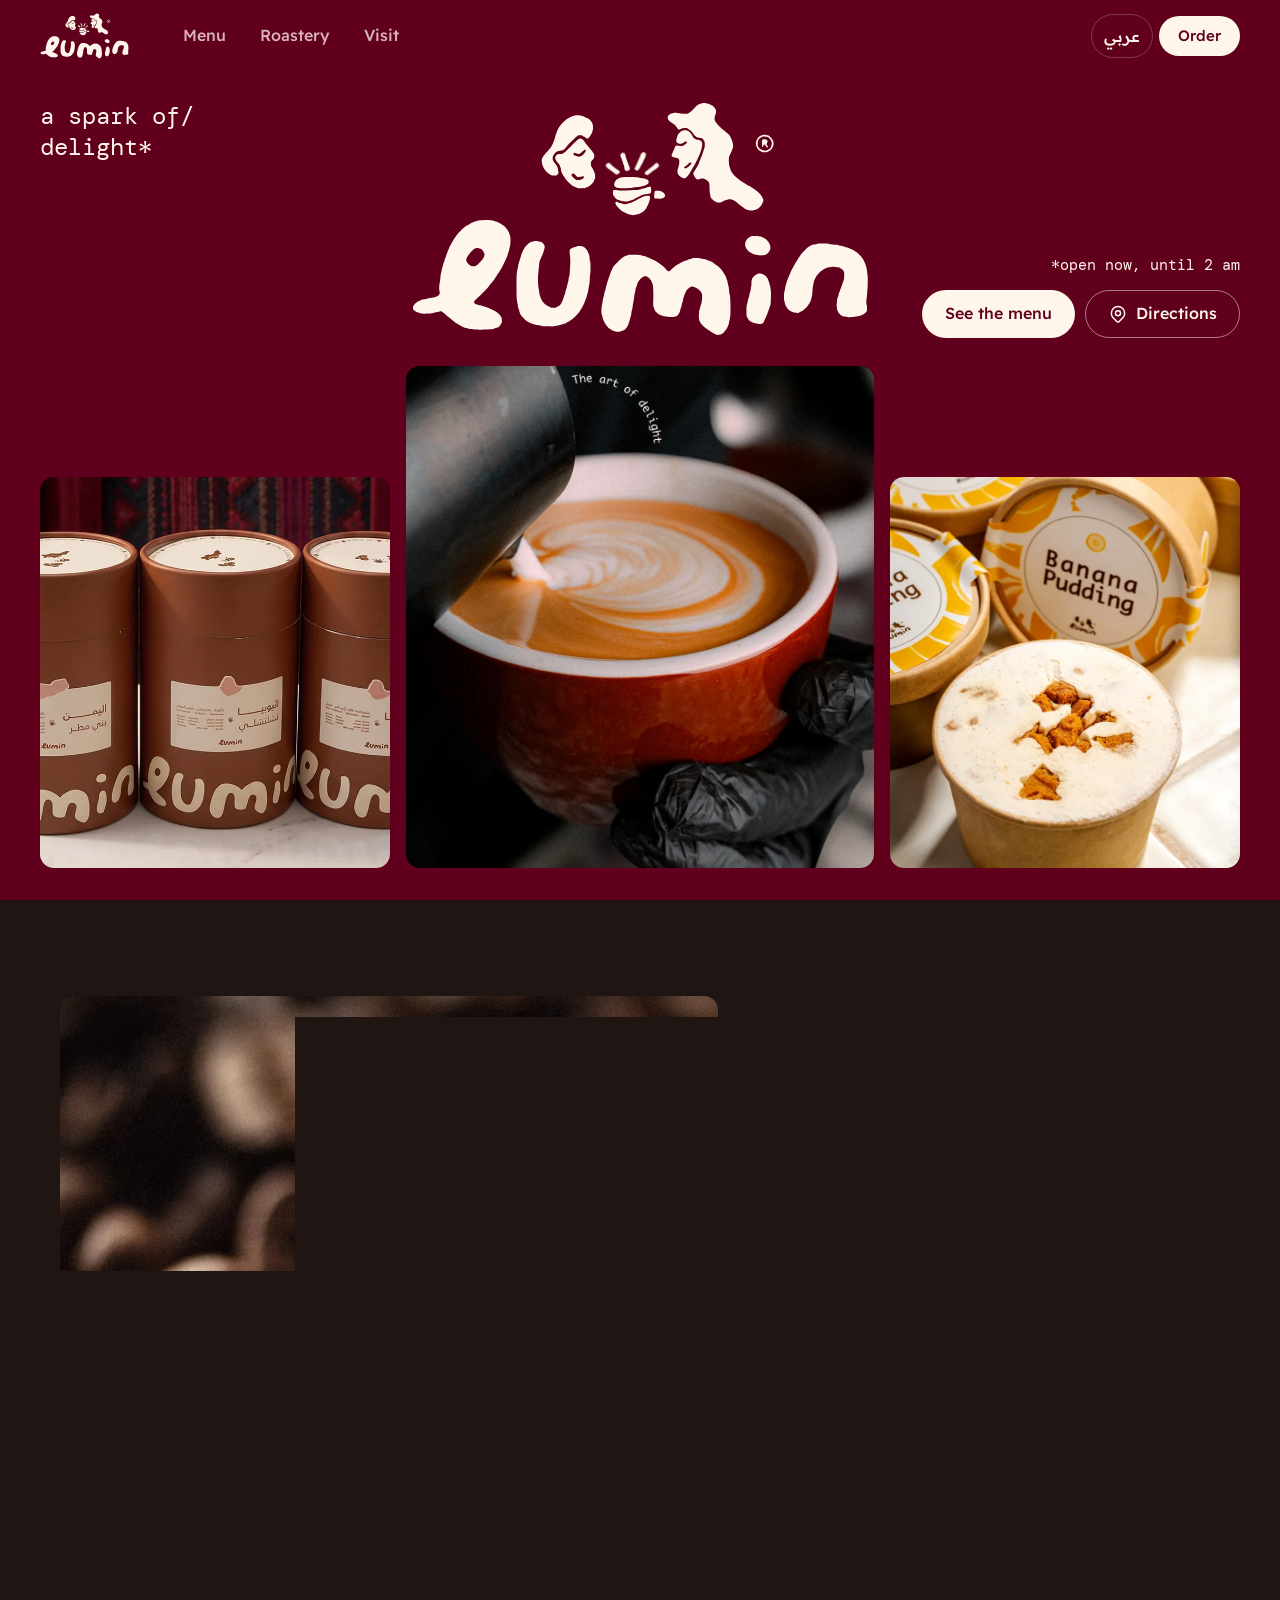
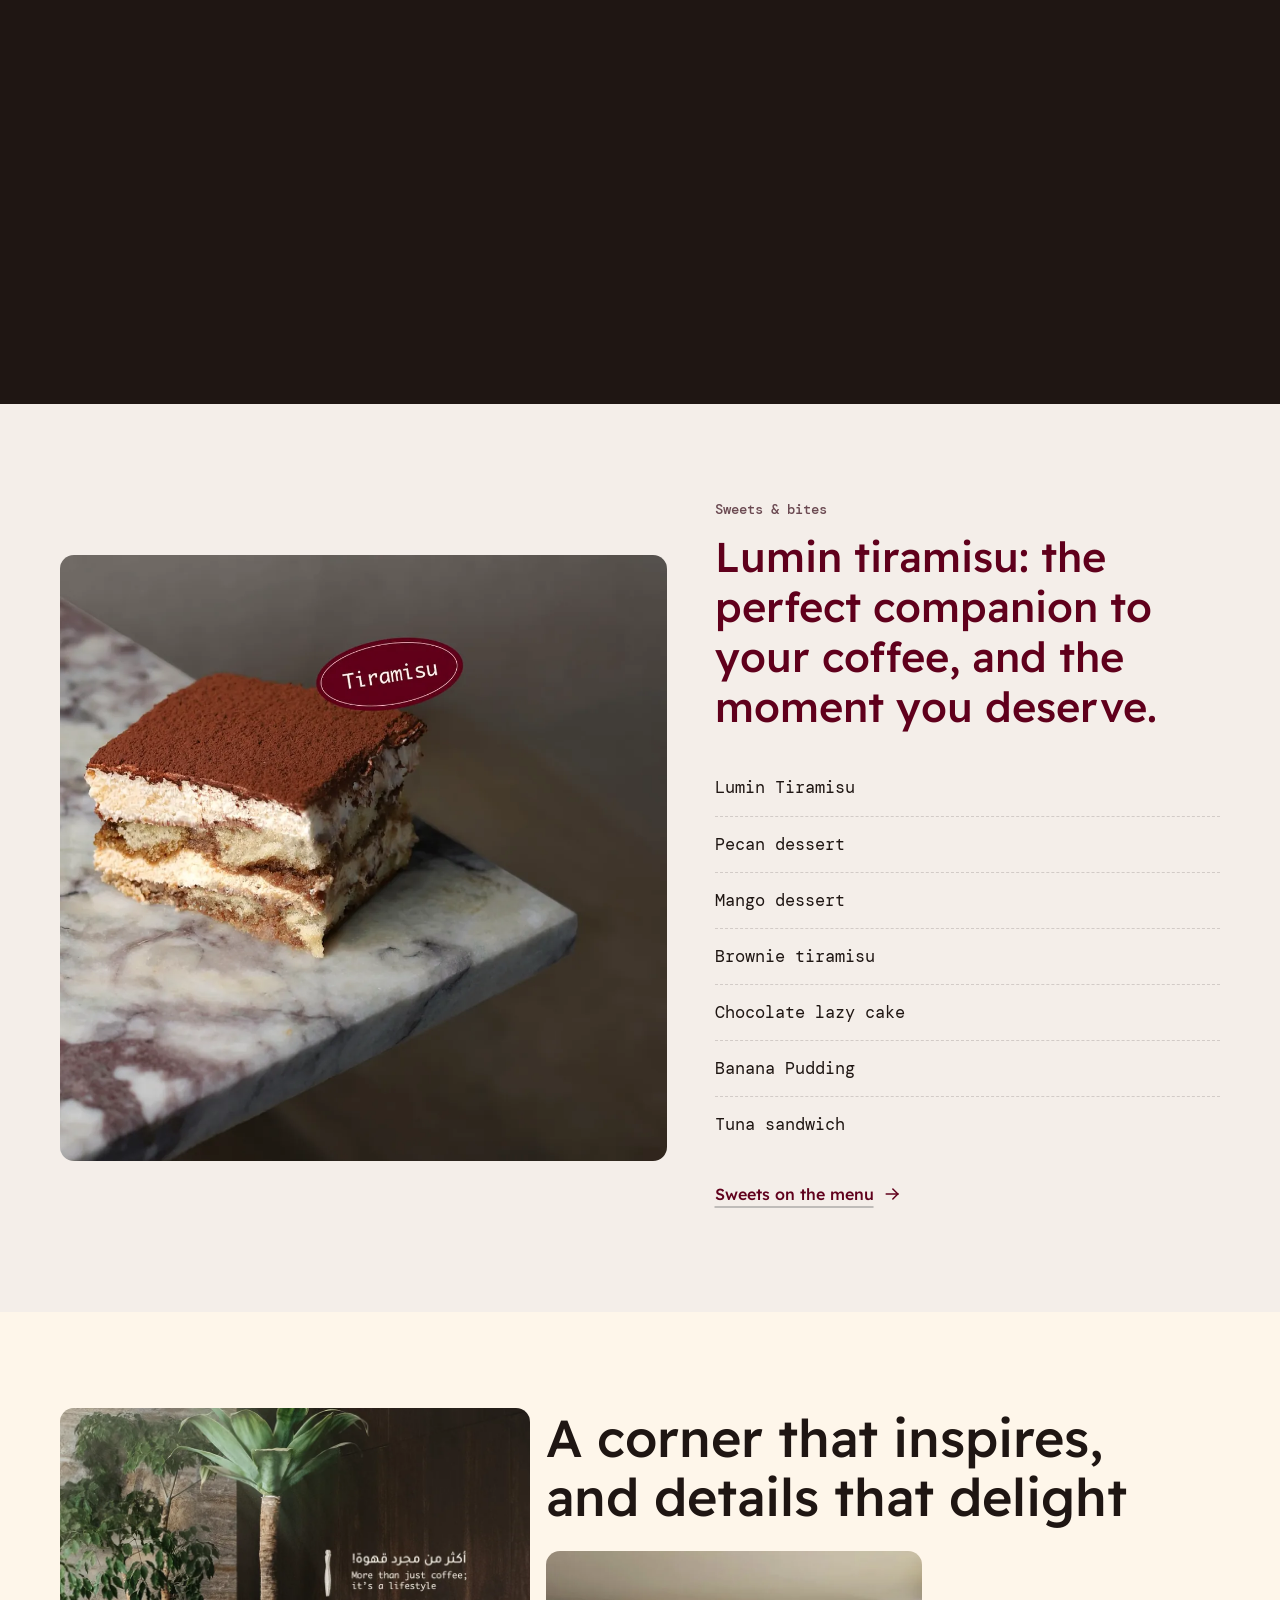
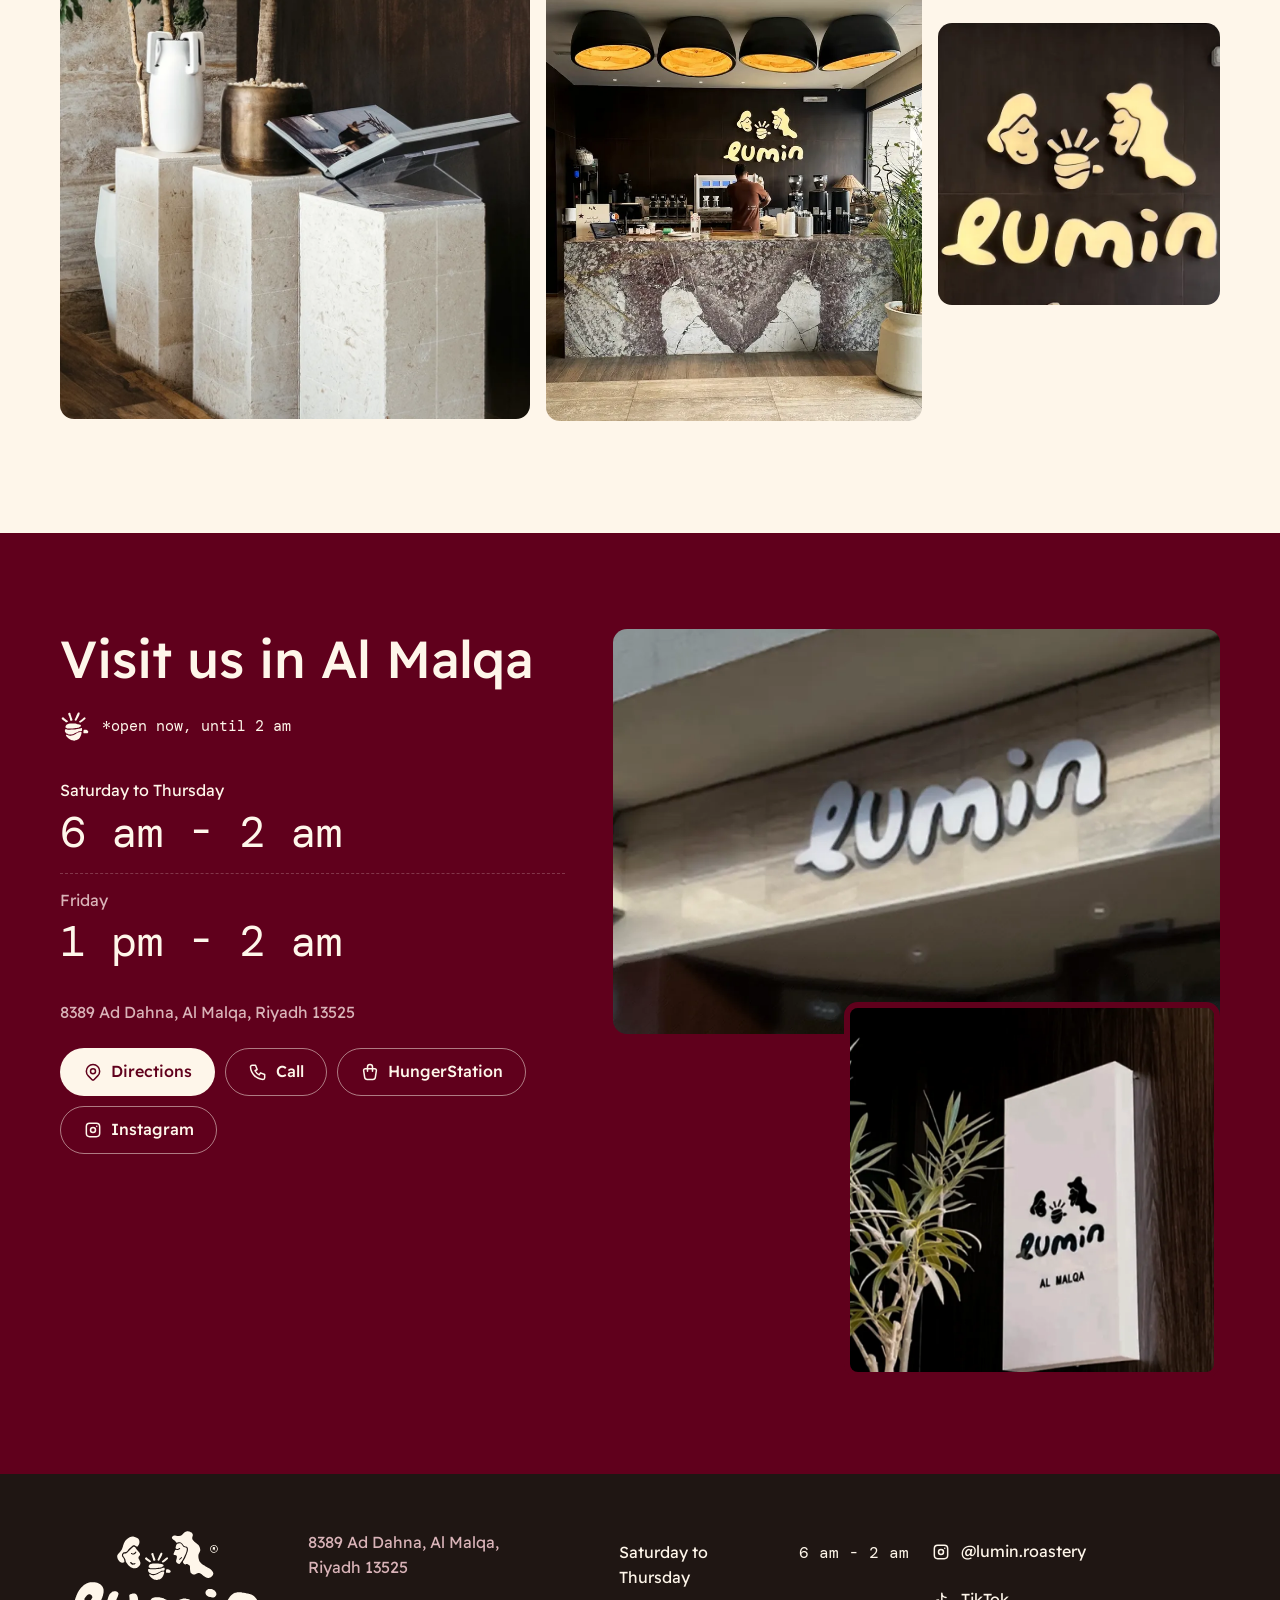
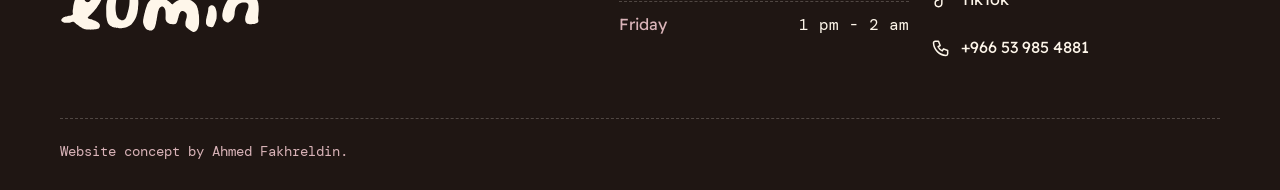
==== index.html @ fab9cb1c "Lumin Roastery site: home, menu and roastery pages (AR/EN) Co-Authored-By: Claude Opus 5.5 (1M conte" ====
<!doctype html>
<html lang="ar" dir="rtl">
<head>
<meta charset="utf-8">
<meta name="viewport" content="width=device-width,initial-scale=1,viewport-fit=cover">
<script>(function(){var d=document.documentElement,l;try{l=localStorage.getItem('lumin-lang')}catch(e){}
if(l!=='ar'&&l!=='en'){var n=(navigator.languages&&navigator.languages[0])||navigator.language||'';l=/^ar/i.test(n)?'ar':'en'}
d.lang=l;d.dir=l==='ar'?'rtl':'ltr';d.classList.add('fl');var done=false;function go(){if(done)return;done=true;d.classList.remove('fl')}
setTimeout(go,1200);try{var f=["500 1em 'Readex Pro'","400 1em 'DM Mono'","500 1em 'DM Mono'"];Promise.all(f.map(function(x){return document.fonts.load(x,'\u0644\u0648\u0645\u0646 lumin')})).then(go,go)}catch(e){go()}}())</script>
<style>html.fl body{opacity:0}body{transition:opacity .25s ease}</style>
<noscript><style>html.fl body{opacity:1}</style></noscript>
<link rel="preload" as="font" type="font/woff2" href="fonts/readex-latin.woff2" crossorigin>
<link rel="preload" as="font" type="font/woff2" href="fonts/readex-arabic.woff2" crossorigin>
<link rel="preload" as="font" type="font/woff2" href="fonts/dmmono-400-latin.woff2" crossorigin>
<link rel="preload" as="font" type="font/woff2" href="fonts/dmmono-500-latin.woff2" crossorigin>
<link rel="preload" as="image" href="img/cup.webp" type="image/webp" fetchpriority="high">
<title>محمصة لومن | الملقا، الرياض</title>
<meta name="description" content="محمصة لومن في الملقا، الرياض: قهوة مختصة نحمصها بأنفسنا، وتيراميسو لومن، من 6 صباحاً حتى 2 فجراً.">
<meta name="theme-color" content="#60001C">
<meta property="og:type" content="website">
<meta property="og:title" content="Lumin Roastery | Al Malqa, Riyadh">
<meta property="og:description" content="Lumin Roastery in Al Malqa, Riyadh: specialty coffee we roast ourselves, Lumin tiramisu, and a quiet corner from 6 am to 2 am.">
<meta property="og:image" content="https://ahmedfakhr1.github.io/lumin-preview/img/og-card.jpg">
<meta property="og:image:width" content="1200">
<meta property="og:image:height" content="630">
<meta property="og:image:alt" content="Lumin Roastery, Al Malqa, Riyadh">
<meta property="og:site_name" content="Lumin Roastery">
<meta name="twitter:card" content="summary_large_image">
<meta name="twitter:title" content="Lumin Roastery | Al Malqa, Riyadh">
<meta name="twitter:description" content="Lumin Roastery in Al Malqa, Riyadh: specialty coffee we roast ourselves, Lumin tiramisu, and a quiet corner from 6 am to 2 am.">
<meta name="twitter:image" content="https://ahmedfakhr1.github.io/lumin-preview/img/og-card.jpg">
<link rel="icon" type="image/svg+xml" href="img/icon.svg">
<link rel="icon" type="image/png" sizes="32x32" href="img/favicon-32.png">
<link rel="apple-touch-icon" href="img/apple-touch-icon.png">
<link rel="stylesheet" href="fonts.css?v=c0cd7f0d">
<link rel="stylesheet" href="site.css?v=6ce14621">
<script src="app.js?v=37ed431e" defer></script>
</head>
<body class="home" data-title-ar="محمصة لومن | الملقا، الرياض" data-title-en="Lumin Roastery | Al Malqa, Riyadh" data-desc-ar="محمصة لومن في الملقا، الرياض: قهوة مختصة نحمصها بأنفسنا، وتيراميسو لومن، من 6 صباحاً حتى 2 فجراً." data-desc-en="Lumin Roastery in Al Malqa, Riyadh: specialty coffee we roast ourselves, Lumin tiramisu, and a quiet corner from 6 am to 2 am.">
<svg class="sprite" width="0" height="0" aria-hidden="true" focusable="false"><defs><g id="lm"><path class="faces" d="M149.1 79.8C148.4 79.6 146.4 78.8 145.3 78.2C143.7 77.3 140.8 74.4 139.7 72.6C139.3 72.0 138.8 71.3 138.6 71.0C138.4 70.7 137.9 69.9 137.6 69.2C137.1 68.1 137.0 67.9 137.0 67.0C136.8 65.9 136.8 65.7 136.2 64.3C135.9 63.6 135.6 63.1 134.9 62.3C132.7 59.6 132.4 58.4 133.7 56.9C134.4 56.2 134.8 56.1 136.3 56.0L137.7 55.9L138.7 55.3C139.8 54.7 140.9 53.7 144.7 49.7C147.0 47.4 149.0 45.6 149.6 45.3C150.3 45.0 150.8 45.1 151.7 45.7C152.6 46.2 153.1 46.9 153.7 48.0C153.9 48.4 154.6 49.3 155.2 49.9C157.7 52.8 159.4 54.9 159.8 55.8C159.9 56.0 160.0 56.5 160.1 56.9C160.2 57.5 160.2 57.7 160.0 58.4C159.7 59.2 159.7 59.2 159.0 60.0C157.8 61.1 157.6 61.7 157.8 63.2C157.9 64.3 158.0 64.5 158.5 65.3C158.8 65.7 159.0 66.0 159.0 66.1C159.0 66.1 159.1 66.5 159.3 66.8C159.5 67.1 159.8 67.8 160.0 68.3C160.2 68.8 160.4 69.4 160.5 69.7C160.7 70.0 160.7 70.4 160.7 71.5L160.7 72.9L160.3 73.8C160.1 74.3 159.8 74.8 159.8 75.0C159.4 76.1 157.0 78.4 155.5 78.9C155.1 79.0 154.6 79.3 154.2 79.4C153.9 79.5 153.4 79.7 153.1 79.7C152.5 79.9 149.9 79.9 149.1 79.8ZM150.5 73.9C152.1 73.6 153.4 72.4 152.8 71.7C152.5 71.4 152.2 71.4 151.5 71.7C150.9 71.9 149.4 72.0 148.6 71.9C147.9 71.7 147.4 71.3 147.0 70.6C146.4 69.5 145.3 69.2 144.6 69.9C144.1 70.4 144.1 70.8 144.8 71.6C145.9 72.8 147.1 73.8 147.7 74.0C148.2 74.1 149.8 74.1 150.5 73.9ZM131.2 70.9C130.4 70.8 130.3 70.7 129.3 70.2C128.1 69.5 126.5 68.1 125.7 66.9C123.9 64.4 123.1 60.9 123.8 59.0C124.3 57.8 125.6 56.1 128.1 53.5C129.4 52.1 129.8 51.6 130.1 51.0C130.3 50.6 130.6 50.1 130.7 49.9C131.2 49.0 131.9 47.2 132.1 46.7C132.1 46.4 132.3 45.7 132.6 45.3C132.8 44.7 133.0 44.1 133.0 43.7C133.1 43.2 133.3 42.6 133.5 42.2C133.7 41.7 133.9 41.1 134.0 40.7C134.2 40.0 135.1 37.9 135.7 37.1C136.2 36.3 137.8 34.5 138.5 33.8C142.7 29.9 146.1 28.5 150.4 29.1C151.2 29.2 152.2 29.6 153.8 30.4C154.2 30.6 154.9 30.9 155.2 31.0C155.8 31.2 157.0 32.1 157.5 32.6C157.6 32.8 158.0 33.2 158.2 33.7C158.7 34.3 158.8 34.5 159.0 35.6C159.3 36.9 159.3 37.8 159.2 38.5C159.1 38.8 159.0 39.4 158.9 40.0C158.7 41.1 158.4 41.7 157.1 43.7C155.8 45.5 155.4 45.6 154.1 44.6C153.8 44.3 153.4 44.1 153.2 44.0C152.9 43.8 152.4 43.6 152.1 43.4C151.6 43.0 151.5 43.0 150.6 43.0C150.1 43.0 149.5 43.0 149.3 43.0C148.7 43.2 147.6 44.0 146.7 44.9C146.2 45.4 145.4 46.2 144.9 46.6C143.6 47.7 141.7 49.7 140.5 51.2C138.8 53.2 138.7 53.3 137.0 53.5C135.9 53.6 134.7 53.9 134.1 54.2C133.3 54.7 132.1 56.0 131.6 57.0C131.2 57.9 131.2 57.9 131.2 59.0C131.2 60.0 131.2 60.0 131.6 60.8C131.9 61.2 132.4 62.0 132.9 62.6C133.4 63.2 133.8 63.8 134.2 64.7C134.8 65.7 134.8 65.9 134.9 66.7C134.9 67.2 135.0 67.9 135.1 68.3C135.2 68.7 135.2 69.2 135.2 69.4C135.1 69.8 134.5 70.4 134.0 70.7C133.5 70.9 132.1 71.0 131.2 70.9ZM151.1 57.4C152.1 56.7 152.5 56.4 153.2 55.5C154.4 54.1 154.6 53.3 153.9 53.1C153.4 52.9 153.1 53.1 151.9 54.3C150.4 55.8 150.2 55.9 149.1 55.9C148.1 55.9 148.1 55.9 147.4 55.5C146.6 55.1 146.2 55.0 145.8 55.4C145.5 55.7 145.5 56.2 145.7 56.5C145.8 56.6 146.1 56.8 146.5 57.0C146.9 57.1 147.5 57.3 148.0 57.5C148.7 57.8 148.9 57.9 149.6 57.8C150.2 57.8 150.4 57.8 151.1 57.4ZM268.7 95.2C268.2 95.1 267.5 94.9 267.1 94.9C266.4 94.8 264.7 94.0 264.1 93.5C263.9 93.3 263.4 92.9 262.8 92.5C262.3 92.1 261.1 91.2 260.3 90.5C258.4 88.8 257.3 88.2 256.1 87.8C254.7 87.4 254.3 87.4 252.7 87.8C251.2 88.1 251.1 88.1 249.7 88.9C247.8 89.9 248.0 89.9 246.8 89.8L245.7 89.8L244.5 89.2C243.4 88.7 243.2 88.5 242.4 87.7C241.3 86.7 241.1 86.3 240.9 85.2C240.9 84.8 240.8 84.2 240.7 83.8C240.4 82.7 240.4 82.1 240.3 79.3C240.3 76.1 240.2 75.9 239.2 74.9C238.6 74.3 238.3 74.1 237.2 73.6C236.0 73.0 235.9 73.0 235.1 73.0C234.4 73.0 234.2 73.0 233.6 73.4C232.7 73.8 232.3 73.8 231.6 73.5C230.8 73.1 230.2 72.4 229.6 71.3C229.1 70.4 229.1 70.2 229.1 69.6C229.1 68.8 229.1 68.8 230.8 66.2C231.9 64.5 232.8 62.7 233.1 61.8C233.2 61.4 233.4 60.8 233.5 60.5C233.7 60.2 233.9 59.7 234.0 59.4C234.1 59.1 234.3 58.6 234.5 58.3C234.6 57.9 234.9 57.3 235.0 56.8C235.2 56.3 235.4 55.7 235.5 55.4C235.6 55.2 235.9 54.5 236.0 54.0C236.2 53.5 236.4 52.8 236.6 52.4C236.9 51.5 237.1 50.0 237.0 48.5C236.9 47.4 236.7 46.9 236.0 46.0C235.3 45.1 235.0 45.0 233.1 44.7C231.4 44.5 230.4 43.8 229.4 42.4C228.0 40.3 227.0 39.3 225.5 38.5C224.4 37.9 224.4 37.9 223.4 37.9C222.0 37.8 221.2 38.0 220.3 38.5C219.5 38.9 218.9 39.0 218.5 38.7C218.3 38.6 217.9 38.0 217.5 37.4C216.7 36.2 216.4 35.9 214.2 34.4C212.8 33.4 211.7 32.4 211.4 31.8C210.9 30.7 211.2 29.6 212.2 28.7C212.6 28.3 212.9 28.1 213.9 27.8C215.5 27.2 216.1 27.1 217.9 27.5C220.3 28.1 224.3 28.2 225.3 27.8C226.4 27.3 227.6 26.3 230.3 23.4C231.8 21.9 232.8 21.2 234.6 20.8C236.0 20.4 236.4 20.4 238.5 20.8C239.9 21.1 240.3 21.2 240.7 21.5C241.0 21.7 241.6 21.9 241.9 22.0C242.9 22.5 244.3 24.0 244.7 25.1C245.0 26.1 244.9 27.7 244.3 28.9C243.9 29.7 243.7 31.3 243.9 32.3C244.3 33.8 247.0 37.0 250.0 39.2C251.5 40.3 252.5 41.3 253.3 42.1C254.0 42.8 254.9 44.0 254.9 44.2C254.9 44.2 255.0 44.6 255.3 45.0C255.6 45.5 255.8 46.1 256.2 47.4C256.6 49.1 256.7 49.3 256.7 50.4C256.7 51.5 256.7 51.5 256.3 52.4C256.1 52.9 255.9 53.4 255.9 53.6C255.8 53.9 254.9 55.8 254.1 57.3C253.5 58.4 253.7 63.4 254.4 65.2C254.6 65.7 254.8 66.4 254.9 66.8C255.0 67.3 255.1 67.6 255.5 68.3C255.8 68.7 256.2 69.3 256.4 69.6C257.2 71.1 260.2 73.5 263.3 75.5C264.0 75.9 264.7 76.3 264.9 76.5C265.1 76.6 265.4 76.8 265.7 77.0C266.0 77.1 266.4 77.3 266.6 77.5C266.8 77.6 267.3 77.9 267.7 78.1C268.1 78.3 268.8 78.7 269.2 78.9C269.6 79.2 270.3 79.6 270.8 79.9C274.4 82.1 276.9 84.8 277.6 87.3C277.8 88.1 277.8 88.7 277.3 89.8C276.6 91.4 276.4 91.7 275.5 92.7C274.2 94.0 273.1 94.7 271.7 95.0C271.2 95.1 270.6 95.2 270.5 95.3C270.0 95.4 269.8 95.4 268.7 95.2ZM221.7 72.7C220.4 72.0 218.7 70.7 218.3 69.8C217.8 68.9 217.9 67.0 218.5 65.6C219.0 64.4 219.4 61.8 219.3 60.9C219.0 59.1 218.6 58.9 216.0 58.4C214.4 58.2 213.9 57.8 213.9 57.1C213.9 56.6 214.1 55.8 214.5 55.2C214.6 54.9 214.9 54.4 215.0 54.1C215.1 53.8 215.3 53.3 215.5 53.0C215.7 52.7 215.9 52.2 216.0 51.8C216.5 50.2 217.2 49.8 219.0 50.3C220.6 50.7 222.1 50.4 223.5 49.2C224.4 48.5 224.6 48.2 224.5 47.7C224.3 47.3 224.1 47.2 223.6 47.2C223.3 47.2 223.2 47.2 222.6 47.8C221.8 48.5 221.3 48.8 220.6 48.8C219.2 49.0 217.5 48.2 217.2 47.2C217.1 46.8 217.2 45.8 217.6 44.7C217.7 44.2 217.9 43.6 218.0 43.2C218.3 42.3 219.0 41.4 219.9 40.6C221.1 39.6 223.2 39.2 224.6 39.7C225.6 40.0 227.3 41.5 227.8 42.4C229.3 45.2 230.0 45.8 232.1 46.1C234.3 46.5 235.1 47.2 235.2 48.7C235.3 49.7 234.8 52.6 234.4 53.5C234.3 53.7 234.0 54.3 233.9 54.9C233.8 55.4 233.5 56.0 233.4 56.3C233.3 56.5 233.1 57.0 233.0 57.2C232.9 57.5 232.3 58.6 231.8 59.8C231.2 60.9 230.8 61.9 230.8 61.9C230.8 61.9 230.6 62.3 230.3 62.7C230.1 63.2 229.6 64.0 229.2 64.7C228.6 65.8 228.2 66.5 227.4 67.8C227.1 68.2 226.7 68.9 226.4 69.5C225.7 70.6 224.5 72.1 223.9 72.5C223.3 72.9 222.3 73.0 221.7 72.7ZM224.3 65.8C225.0 65.5 227.6 63.1 227.7 62.6C227.8 62.3 227.6 62.0 227.3 61.9C226.8 61.7 226.5 61.9 225.4 62.9C224.9 63.5 224.2 64.0 224.1 64.1C223.1 64.5 222.5 65.0 222.7 65.5C222.9 65.9 223.7 66.1 224.3 65.8Z"/><path class="cupb" d="M186.2 98.4C185.8 98.3 185.5 98.2 185.5 98.2C185.4 98.2 184.9 98.1 184.4 98.0C183.5 97.8 182.7 97.5 180.6 96.4C179.1 95.6 177.8 94.4 175.8 92.1C174.6 90.7 174.4 89.5 175.2 89.3C175.6 89.1 175.7 89.1 176.5 89.5C176.8 89.6 177.5 89.9 178.0 90.1C178.5 90.2 179.2 90.5 179.7 90.6C180.8 91.0 182.0 91.0 183.3 90.6C183.8 90.4 184.5 90.2 184.9 90.1C185.6 90.0 189.1 88.3 190.2 87.6C190.4 87.5 190.9 87.2 191.3 87.0C191.7 86.8 192.2 86.6 192.5 86.4C194.1 85.5 195.6 85.1 197.1 85.0C198.4 85.0 198.7 85.1 198.9 85.6C199.0 86.1 198.8 87.7 198.5 88.6C198.3 89.0 198.1 89.6 198.0 90.1C197.8 90.8 196.8 92.8 196.2 93.9C195.4 95.2 193.9 96.4 192.2 97.2C191.1 97.8 190.8 97.9 190.1 97.9C189.6 98.0 189.0 98.1 188.6 98.2C187.9 98.5 186.9 98.6 186.2 98.4ZM179.8 88.9C179.3 88.8 178.8 88.7 178.2 88.4C177.7 88.2 177.1 87.9 176.9 87.9C175.8 87.7 174.6 86.7 173.8 85.4C173.1 84.3 173.0 83.8 173.1 82.6C173.1 81.7 173.3 81.1 173.6 81.0C174.0 80.9 175.2 81.0 176.6 81.2C178.0 81.5 178.2 81.5 180.7 81.4C182.1 81.4 184.2 81.3 185.4 81.2C186.5 81.1 188.2 81.0 189.2 81.0C190.6 80.9 191.0 80.8 191.8 80.6C192.4 80.4 193.3 80.2 194.0 80.0C194.7 79.9 195.6 79.7 196.1 79.5C197.4 79.0 198.7 78.7 199.1 78.8C199.6 79.0 199.6 79.3 199.7 81.0C199.7 83.4 199.5 83.5 195.7 83.9C194.6 83.9 194.5 84.0 193.5 84.5C191.8 85.3 190.0 86.2 189.7 86.4C189.6 86.5 189.2 86.7 188.9 86.8C188.6 86.9 188.0 87.2 187.7 87.4C187.4 87.6 186.8 87.9 186.4 88.0C186.0 88.1 185.4 88.4 185.0 88.5C183.9 88.9 181.7 89.1 179.8 88.9ZM204.6 87.0C204.4 87.0 203.9 87.0 203.6 87.0C202.7 87.0 202.2 86.8 201.9 86.5C201.8 86.2 201.7 86.1 201.8 85.5C201.8 85.1 201.9 84.2 201.9 83.6C202.1 81.6 202.2 81.5 204.0 81.5C204.9 81.5 205.2 81.5 205.9 81.7C206.3 81.8 206.7 82.0 206.8 82.0C207.3 82.0 208.7 83.1 209.1 83.9C209.6 84.8 209.5 85.3 208.8 86.1C208.3 86.7 208.1 86.8 206.8 87.0C205.7 87.2 205.2 87.2 204.6 87.0ZM176.5 79.7C176.0 79.5 174.6 78.8 174.4 78.6C174.0 78.1 173.9 77.0 174.1 76.1C174.5 74.9 176.0 73.3 177.2 72.9C177.7 72.7 178.3 72.5 178.7 72.4C179.7 72.0 181.7 71.9 185.4 72.0C189.1 72.1 190.5 72.2 191.7 72.5C192.2 72.6 193.2 72.8 194.0 72.9C195.4 73.2 195.8 73.3 196.8 73.8C197.8 74.3 198.1 74.9 197.9 75.9C197.6 76.7 196.3 77.6 194.8 78.0C194.4 78.1 193.8 78.3 193.4 78.4C192.7 78.6 190.9 79.0 190.2 79.0C189.8 79.0 187.0 79.4 185.9 79.6C185.2 79.7 177.1 79.8 176.5 79.7Z"/><g class="rays"><path class="ray r0" style="opacity:var(--ray-o,1)" d="M175.0 70.0C174.8 69.9 174.2 69.5 173.7 69.0C173.2 68.6 172.6 68.1 172.3 67.9C170.8 67.0 169.0 65.6 168.4 64.8C168.0 64.2 168.0 63.7 168.5 63.1C169.4 62.1 170.1 61.9 170.8 62.4C171.0 62.6 171.6 63.1 172.2 63.7C173.1 64.6 173.8 65.1 176.6 67.1C177.3 67.6 178.0 68.3 178.0 68.5C178.0 68.9 177.1 69.7 176.2 70.1C175.6 70.3 175.4 70.3 175.0 70.0Z"/><path class="ray r1" style="opacity:var(--ray-o,1)" d="M182.0 67.6C181.4 67.3 181.1 66.6 181.0 65.1C181.0 64.6 180.8 64.1 180.6 63.5C180.3 63.0 180.1 62.3 180.0 61.9C180.0 61.5 179.8 60.9 179.5 60.4C179.3 59.9 179.0 59.3 179.0 59.0C178.9 58.8 178.7 58.2 178.5 57.9C178.1 57.1 178.1 56.7 178.5 56.1C178.9 55.4 179.4 55.1 180.0 55.1C181.2 55.0 181.7 55.6 181.9 57.3C182.0 58.2 182.1 58.6 182.4 59.1C182.6 59.5 182.8 60.1 182.9 60.5C183.0 60.9 183.2 61.5 183.4 62.0C183.6 62.4 183.8 62.9 183.9 63.2C183.9 63.4 184.2 64.1 184.4 64.6C185.2 66.4 185.0 67.2 183.7 67.6C182.9 67.8 182.4 67.8 182.0 67.6Z"/><path class="ray r2" style="opacity:var(--ray-o,1)" d="M189.1 67.2C188.1 66.7 187.9 66.2 188.5 65.3C188.7 65.0 188.9 64.6 189.0 64.3C189.1 64.0 189.3 63.6 189.5 63.2C189.7 62.9 189.9 62.4 190.0 62.1C190.1 61.8 190.3 61.3 190.5 60.9C190.7 60.6 190.9 60.0 191.0 59.8C191.1 59.5 191.3 59.1 191.4 58.8C191.6 58.5 191.8 58.0 192.0 57.6C192.2 56.7 193.0 55.5 193.4 55.1C193.9 54.7 194.5 54.6 195.2 55.0C196.3 55.5 196.3 56.8 195.3 58.9C194.1 61.5 193.6 62.4 193.3 62.8C193.2 63.0 192.9 63.5 192.8 63.8C192.1 65.3 191.3 66.6 190.8 67.1C190.3 67.7 189.9 67.7 189.1 67.2Z"/><path class="ray r3" style="opacity:var(--ray-o,1)" d="M196.2 70.4C195.0 69.8 194.8 68.8 195.9 68.1C197.0 67.4 201.5 63.7 202.2 63.0C203.2 61.9 204.2 61.9 204.8 63.0C204.9 63.4 205.1 63.8 205.1 64.0C205.2 64.6 205.0 64.8 201.9 67.1C199.9 68.6 198.6 69.6 198.1 70.0C197.2 70.7 196.9 70.8 196.2 70.4Z"/></g><path class="reg" d="M277.5 54.8C276.9 54.6 275.5 53.9 275.0 53.5C274.6 53.2 273.6 52.1 273.3 51.6C273.0 51.1 272.5 49.3 272.5 48.5C272.6 47.2 273.2 45.6 274.1 44.6C275.0 43.6 275.8 43.1 277.2 42.8C278.5 42.5 278.9 42.5 279.6 42.7C279.9 42.8 280.4 42.9 280.7 43.0C281.1 43.0 281.4 43.2 282.1 43.8C283.3 44.7 283.7 45.1 284.3 46.4L284.8 47.4L284.8 48.7L284.8 50.0L284.2 51.2C283.4 52.8 282.8 53.4 281.2 54.2L280.0 54.8L279.0 54.8C278.4 54.8 277.7 54.8 277.5 54.8ZM279.8 53.5C281.8 52.9 282.7 52.2 283.3 50.4C283.8 48.8 283.8 48.0 283.1 46.6C282.6 45.7 281.6 44.5 280.8 44.2C279.2 43.4 277.0 43.7 275.7 44.7C274.2 46.0 273.8 46.8 273.8 48.8C273.8 50.0 273.8 50.0 274.1 50.7C274.6 51.7 275.6 52.7 276.6 53.1C277.9 53.7 278.5 53.8 279.8 53.5ZM279.9 51.1C279.8 50.9 279.5 50.5 279.3 50.2C278.6 49.1 278.0 49.2 277.7 50.4C277.6 50.9 277.6 51.0 277.3 51.0C276.9 51.1 276.9 50.8 276.8 48.6C276.8 46.3 276.9 46.2 277.5 45.9C277.9 45.7 279.2 45.7 279.8 46.0C280.7 46.4 281.0 47.2 280.4 48.1C280.2 48.4 280.1 48.7 280.1 49.0C280.0 49.5 280.1 49.5 280.4 50.0C280.9 50.6 281.0 50.9 280.9 51.2C280.8 51.5 280.3 51.4 279.9 51.1Z"/><path class="word" d="M245.4 181.8C244.7 181.6 241.6 179.8 241.0 179.4C240.9 179.3 240.5 179.0 240.2 178.9C239.4 178.5 237.9 177.4 236.3 176.0C235.1 175.0 233.6 173.1 233.2 171.8C232.8 170.9 232.9 166.3 233.2 164.7C233.3 164.2 233.5 163.6 233.6 163.3C233.8 163.0 233.9 162.3 234.0 161.8C234.1 161.3 234.4 160.6 234.5 160.3C235.2 158.5 235.4 154.8 234.9 153.1C234.4 151.5 232.5 149.7 230.1 148.7C228.2 147.9 227.8 147.9 226.4 148.8C225.3 149.5 224.2 150.7 223.8 151.8C223.7 152.2 223.5 152.6 223.3 152.8C223.2 153.0 223.0 153.6 222.8 154.1C222.7 154.7 222.5 155.4 222.3 155.7C222.2 156.0 222.0 156.8 221.9 157.3C221.8 158.0 221.6 158.7 221.4 159.3C221.1 160.0 220.9 160.6 220.9 161.2C220.8 161.8 220.7 162.4 220.4 163.0C220.2 163.5 220.0 164.3 219.9 164.7C219.7 165.9 218.7 167.7 218.0 168.4C216.8 169.5 215.7 169.6 209.9 169.0C208.0 168.8 207.9 168.8 207.3 168.5C207.0 168.3 206.4 168.1 206.0 168.0C204.3 167.4 202.3 165.5 202.0 164.0C201.9 163.7 201.7 163.2 201.5 162.8C201.1 161.8 201.0 160.4 201.2 155.9C201.3 150.8 201.1 147.7 200.6 146.3C200.4 145.9 200.2 145.3 200.0 144.9C199.9 144.5 199.7 144.0 199.2 143.5C198.5 142.5 198.1 142.1 197.1 141.6C196.4 141.1 196.3 141.1 195.6 141.1C194.9 141.1 194.8 141.1 194.0 141.6C192.2 142.5 190.4 144.8 189.9 146.9C189.7 147.4 189.5 148.0 189.4 148.4C189.1 149.0 189.0 149.3 188.7 151.2C188.7 151.6 188.5 152.4 188.3 152.9C188.1 153.5 188.0 154.2 187.9 155.3C187.8 156.1 187.6 157.5 187.4 158.6C187.2 159.6 186.9 161.0 186.9 161.7C186.8 162.6 186.6 163.4 186.4 164.3C186.0 165.8 186.0 165.8 185.9 167.2C185.8 167.9 185.6 168.5 185.4 169.4C185.1 170.0 184.9 170.8 184.9 171.2C184.8 171.6 184.6 172.3 184.4 172.8C184.2 173.2 184.0 173.9 183.9 174.2C183.7 175.1 182.8 176.5 182.1 177.3C181.1 178.3 180.5 178.7 179.6 179.0C179.2 179.1 178.6 179.3 178.4 179.4C178.1 179.6 177.8 179.6 176.6 179.6L175.2 179.7L174.4 179.3C173.9 179.1 173.3 178.9 173.1 178.9C172.9 178.9 172.5 178.7 172.3 178.5C172.0 178.3 171.5 178.0 171.2 177.8C170.5 177.4 169.6 176.6 169.0 175.8C168.1 174.7 167.2 173.2 167.1 172.8C167.0 172.6 166.8 172.1 166.5 171.7C166.3 171.2 166.1 170.5 165.9 169.9C165.8 169.3 165.6 168.5 165.5 168.2C165.1 167.3 165.0 166.2 165.1 164.2C165.1 163.1 165.2 162.1 165.3 162.0C165.4 161.3 165.9 159.1 166.0 157.9C166.1 157.2 166.3 156.3 166.5 155.7C166.7 155.1 166.9 154.1 167.0 153.5C167.2 152.4 167.3 152.0 167.7 151.0C167.8 150.6 168.0 150.0 168.1 149.4C168.1 148.7 168.2 148.2 168.5 147.6C168.7 147.2 168.9 146.3 169.0 145.8C169.2 145.2 169.4 144.5 169.5 144.3C169.6 144.0 169.9 143.3 170.0 142.8C170.1 142.3 170.3 141.6 170.5 141.3C170.7 140.9 170.9 140.3 171.0 139.8C171.1 139.4 171.3 138.7 171.5 138.4C171.7 138.0 171.9 137.5 172.0 137.2C172.1 136.9 172.3 136.4 172.5 136.1C172.7 135.8 173.0 135.2 173.1 134.9C173.4 134.3 174.1 133.5 177.4 130.1C179.2 128.3 180.3 127.5 181.0 127.2C181.2 127.1 182.0 126.9 182.8 126.6L184.2 126.1L187.1 126.1C190.3 126.0 191.4 126.1 192.7 126.5C193.1 126.7 194.0 126.9 194.6 127.0C195.2 127.1 196.0 127.4 196.4 127.5C196.8 127.7 197.3 127.9 197.6 128.0C197.9 128.0 198.4 128.2 198.8 128.5C199.2 128.7 199.7 128.9 199.9 129.0C200.4 129.1 202.4 130.1 202.8 130.4C203.0 130.5 203.3 130.7 203.6 130.9C204.2 131.2 205.4 132.0 207.6 133.8C208.0 134.1 208.8 134.9 209.4 135.5C211.0 137.4 211.6 137.8 212.3 137.6C212.4 137.6 213.1 136.9 213.9 136.2C215.6 134.4 216.6 133.7 220.0 131.8C220.7 131.5 221.5 131.1 221.7 131.0C222.0 130.8 222.5 130.6 222.8 130.5C223.2 130.3 223.7 130.1 224.1 130.0C224.4 129.9 225.0 129.7 225.3 129.5C225.8 129.3 226.2 129.1 226.9 129.0C227.4 128.9 228.1 128.7 228.5 128.5C229.2 128.3 229.3 128.3 231.2 128.3C233.0 128.3 233.2 128.3 234.2 128.6C234.7 128.7 235.7 128.9 236.3 129.0C237.1 129.1 237.6 129.2 238.1 129.5C238.6 129.7 239.2 129.9 239.5 130.0C239.8 130.1 240.3 130.3 240.6 130.5C240.8 130.6 241.3 130.9 241.7 131.0C242.3 131.3 242.7 131.6 244.7 133.0C247.0 134.5 248.3 135.9 250.0 138.4C251.0 140.0 251.7 141.3 251.9 142.1C252.0 142.4 252.2 143.0 252.4 143.4C252.6 144.0 252.8 144.6 252.9 145.3C253.0 145.9 253.2 146.8 253.3 147.2C253.7 148.3 253.8 149.6 253.9 151.1C254.0 152.0 254.0 152.6 254.2 153.2C254.7 154.6 254.9 157.4 254.9 163.0C254.9 168.3 254.7 170.0 254.3 171.4C254.1 171.7 254.0 172.5 253.9 173.1C253.8 173.8 253.7 174.4 253.4 174.9C253.3 175.3 253.0 175.9 252.9 176.2C252.5 177.4 251.2 179.2 250.0 180.3C248.7 181.4 246.5 182.1 245.4 181.8ZM79.2 178.1C78.7 178.0 77.8 178.0 77.2 178.0C75.4 178.0 73.7 177.8 72.8 177.6C72.4 177.4 71.6 177.2 70.9 177.1C69.8 176.7 67.7 175.9 67.1 175.4C66.9 175.2 66.5 175.0 66.2 174.9C65.9 174.8 65.3 174.4 64.8 174.1C64.2 173.7 63.4 173.2 62.9 172.8C62.5 172.5 61.5 171.8 60.8 171.2C60.1 170.6 59.3 169.9 59.1 169.8C58.5 169.3 56.7 167.8 55.4 166.6C54.0 165.2 53.6 165.1 52.6 165.6C52.4 165.7 51.7 165.8 51.1 165.9C50.5 166.0 49.9 166.1 49.7 166.1C48.5 166.6 46.2 167.0 44.5 167.0C44.0 167.0 43.2 167.0 42.8 167.1C42.1 167.2 41.8 167.2 41.2 167.1C40.8 167.0 40.1 166.9 39.7 166.9C39.0 166.8 38.8 166.8 37.1 166.1C35.9 165.7 34.6 164.8 34.3 164.3C34.0 163.9 33.9 163.1 34.0 162.3C34.4 160.8 36.7 158.6 38.6 158.0C39.0 157.8 39.7 157.6 40.0 157.4C40.4 157.2 41.1 157.1 41.8 157.0C42.4 156.9 43.3 156.8 43.6 156.6C44.4 156.4 45.1 156.2 47.0 156.0C47.9 155.9 48.5 155.7 49.5 155.4C51.2 154.8 51.3 154.8 51.8 154.2C52.7 153.3 52.8 152.7 52.4 151.3C52.1 150.2 52.2 146.7 52.6 145.3C52.8 144.6 52.9 143.9 53.0 142.7C53.1 140.7 53.3 139.6 53.6 138.4C53.8 137.8 54.0 137.0 54.0 136.5C54.1 135.9 54.3 135.3 54.4 135.0C54.7 134.0 55.0 133.0 55.1 132.4C55.2 132.1 55.4 131.5 55.6 131.2C55.7 130.8 55.9 130.1 56.0 129.7C56.1 129.2 56.3 128.6 56.5 128.2C56.7 127.8 56.9 127.2 57.0 126.7C57.1 126.2 57.3 125.7 57.5 125.3C57.7 125.0 57.9 124.4 58.0 124.1C58.1 123.7 58.3 123.1 58.5 122.7C58.8 122.2 59.0 121.8 59.0 121.7C59.1 121.2 60.9 117.7 61.4 117.0C61.6 116.6 61.9 116.1 62.1 115.8C62.5 115.1 63.6 113.5 64.6 112.2C66.0 110.3 69.4 107.0 71.5 105.7C72.3 105.2 74.2 104.1 74.3 104.1C74.3 104.1 74.8 103.9 75.3 103.6C75.9 103.4 76.6 103.1 77.0 103.0C77.4 102.9 78.0 102.7 78.4 102.6C79.4 102.1 80.0 102.0 83.0 102.0C86.9 101.9 88.5 102.0 90.1 102.5C90.8 102.8 91.5 103.0 91.7 103.0C92.2 103.1 94.3 104.1 94.9 104.5C95.1 104.6 95.5 104.8 95.8 105.0C97.8 106.0 100.3 109.0 100.9 111.1C101.1 111.6 101.2 112.1 101.3 112.3C101.7 113.1 101.8 113.8 101.8 116.1C101.8 118.5 101.7 119.5 101.3 120.7C101.2 121.1 101.0 121.9 100.9 122.5C100.8 123.3 100.6 123.8 100.4 124.4C100.2 124.8 100.0 125.5 99.9 125.9C99.8 126.3 99.6 126.9 99.5 127.2C99.3 127.5 99.1 128.0 99.0 128.4C98.8 128.9 98.4 129.7 97.6 131.4C97.4 131.7 97.2 132.1 97.1 132.4C97.0 132.7 96.7 133.1 96.6 133.3C96.5 133.5 96.2 134.1 96.0 134.6C95.3 135.8 93.9 138.3 93.5 138.8C93.3 139.0 92.9 139.6 92.5 140.2C92.2 140.8 91.7 141.5 91.5 141.7C91.3 142.0 90.8 142.7 90.4 143.4C89.9 144.0 89.2 145.0 88.7 145.6C88.1 146.2 87.4 147.1 87.1 147.6C85.3 149.9 81.9 153.4 79.0 156.0C76.8 157.9 76.4 158.6 76.5 159.3C76.6 159.9 78.1 160.7 79.6 161.0C80.9 161.2 80.9 161.2 81.8 161.6C82.1 161.7 82.8 161.9 83.3 162.0C83.7 162.1 84.4 162.3 84.7 162.5C85.0 162.6 85.6 162.9 86.0 163.0C86.4 163.1 87.0 163.3 87.3 163.5C87.7 163.7 88.2 163.9 88.5 164.0C88.8 164.1 89.2 164.3 89.5 164.5C89.8 164.6 90.2 164.9 90.6 165.1C93.0 166.3 95.3 168.7 95.8 170.4C95.8 170.7 95.9 171.3 95.8 171.9L95.8 173.0L95.2 174.2C94.3 175.9 93.5 176.6 92.0 176.9C91.6 177.0 91.0 177.2 90.6 177.3C89.5 177.7 88.4 177.9 85.7 178.0C84.3 178.0 83.0 178.1 82.8 178.1C82.1 178.3 80.1 178.3 79.2 178.1ZM127.1 175.8C123.9 175.8 123.0 175.7 122.2 175.3C121.8 175.1 121.3 175.0 120.6 174.9C119.3 174.8 119.0 174.8 118.2 174.4C117.8 174.3 117.1 174.1 116.7 173.9C116.3 173.8 115.6 173.6 115.2 173.4C114.8 173.2 114.3 172.9 114.2 172.9C113.2 172.5 110.9 170.5 109.8 169.1C109.0 168.2 108.2 166.4 108.0 165.3C107.8 164.9 107.7 164.4 107.7 164.2C107.4 163.7 107.1 162.8 107.0 161.7C106.9 161.1 106.7 159.9 106.5 159.1C106.1 156.8 106.0 154.8 106.0 148.2C106.0 140.4 106.1 138.9 106.7 136.0C106.9 135.5 107.0 134.6 107.1 134.0C107.2 133.3 107.3 132.6 107.5 132.2C107.7 131.7 107.9 131.0 108.0 130.5C108.1 130.0 108.3 129.2 108.5 128.8C108.7 128.3 108.9 127.6 109.0 127.2C109.1 126.8 109.3 126.1 109.5 125.6C109.8 125.1 110.0 124.5 110.1 124.3C110.2 123.8 111.4 121.5 111.9 120.8C112.5 119.9 114.3 118.2 115.2 117.6C115.8 117.2 116.1 117.1 117.5 116.8C119.2 116.4 119.8 116.4 120.8 116.6C121.2 116.7 121.9 116.8 122.4 117.0C123.8 117.2 124.6 117.9 125.3 119.2C125.8 120.0 125.7 121.2 125.2 122.7C125.0 123.2 124.8 123.9 124.8 124.1C124.8 124.3 124.6 124.6 124.5 124.9C124.4 125.2 124.1 125.7 124.0 126.2C123.8 126.6 123.5 127.2 123.3 127.6C123.1 128.0 122.9 128.5 122.9 128.8C122.8 129.0 122.6 129.4 122.4 129.7C122.1 130.4 121.9 131.2 121.8 132.5C121.8 133.1 121.7 133.9 121.6 134.5C121.5 135.0 121.4 136.2 121.3 137.2C121.2 138.2 121.1 139.6 121.0 140.4C120.8 143.3 121.0 147.8 121.6 150.6C121.7 151.2 121.8 152.1 121.9 152.6C121.9 153.4 122.1 153.9 122.4 154.7C122.6 155.3 122.9 156.0 122.9 156.2C122.9 156.3 123.2 156.9 123.4 157.4C124.7 159.7 125.9 160.8 128.9 162.3L130.1 163.0L131.6 162.9L133.2 162.9L134.3 162.3C135.5 161.7 136.5 161.0 136.8 160.3C137.0 160.1 137.3 159.6 137.5 159.2C137.7 158.9 138.0 158.2 138.1 157.8C138.2 157.4 138.4 156.8 138.6 156.5C138.7 156.1 138.9 155.5 139.0 155.0C139.2 154.6 139.4 153.9 139.6 153.5C139.7 153.1 139.9 152.4 140.0 151.9C140.1 151.5 140.3 150.8 140.5 150.3C140.7 149.8 140.9 149.2 141.0 148.5C141.1 148.0 141.3 147.2 141.4 146.7C141.6 146.2 141.8 145.3 142.0 144.6C142.3 142.5 142.4 142.2 142.6 141.4C142.8 140.8 142.9 140.4 143.0 138.8C143.1 137.8 143.2 135.9 143.3 134.8C143.5 132.3 143.5 128.3 143.2 126.6C142.9 124.7 142.9 123.1 143.1 122.6C143.4 122.0 144.4 121.4 145.6 121.0C146.2 120.9 146.9 120.6 147.2 120.5C148.3 120.0 150.5 119.9 151.6 120.2C152.3 120.4 153.3 121.0 153.9 121.6C154.5 122.1 155.5 123.6 155.8 124.3C155.9 124.6 156.1 125.2 156.3 125.6C156.7 126.7 156.8 127.2 156.9 128.8C157.0 129.5 157.1 130.5 157.3 131.0C157.5 131.9 157.5 132.1 157.5 135.1C157.5 138.1 157.5 138.4 157.2 139.9C157.0 141.0 157.0 141.9 157.0 142.7C157.0 145.0 156.7 146.9 156.2 148.9C156.1 149.3 156.0 150.2 155.9 151.0C155.7 151.8 155.6 152.6 155.4 153.1C155.2 153.5 155.0 154.2 154.9 154.7C154.8 155.2 154.6 155.9 154.5 156.2C154.3 156.5 154.1 157.1 153.9 157.7C153.5 158.8 152.9 160.3 152.6 160.8C152.5 161.0 152.2 161.6 152.0 162.0C150.6 164.7 148.9 167.0 146.9 169.0C146.2 169.7 145.3 170.5 145.0 170.7C144.7 170.8 144.2 171.2 143.9 171.4C143.6 171.6 143.2 172.0 142.9 172.1C142.4 172.5 139.6 174.0 139.4 174.0C139.3 174.0 138.8 174.1 138.3 174.3C137.6 174.6 137.1 174.8 136.3 174.9C135.6 175.0 134.9 175.2 134.6 175.3C134.2 175.4 133.7 175.6 133.3 175.6C132.7 175.7 130.0 176.0 129.9 175.9C129.8 175.9 128.6 175.9 127.1 175.8ZM274.4 174.2C274.1 174.1 273.5 174.0 272.9 173.9C271.6 173.8 271.3 173.7 269.9 173.1C268.4 172.3 267.7 171.7 266.9 170.2C266.0 168.8 266.0 168.8 266.0 165.4C266.0 162.1 266.1 161.3 266.6 159.7C266.8 159.1 267.0 158.2 267.0 157.7C267.1 157.0 267.3 156.5 267.5 155.9C267.7 155.4 267.9 154.7 268.0 154.0C268.1 153.5 268.3 152.6 268.5 152.2C268.9 151.1 268.9 150.7 269.1 149.2C269.2 148.5 269.3 147.7 269.4 147.4C269.4 147.1 269.5 146.3 269.5 145.6C269.5 142.7 270.6 140.8 273.3 139.6C274.1 139.3 274.3 139.2 275.1 139.2C276.6 139.1 278.1 139.7 279.3 140.9C280.0 141.6 280.9 142.7 280.9 143.1C280.9 143.1 281.1 143.6 281.3 144.1C281.6 144.7 281.8 145.3 281.9 145.7C281.9 146.1 282.1 146.9 282.3 147.4C282.7 148.7 282.8 149.3 283.0 151.7C283.1 154.2 283.1 155.8 282.9 158.6C282.8 160.9 282.8 160.9 282.4 161.7C282.2 162.2 282.0 162.9 281.9 163.3C281.8 163.8 281.6 164.3 281.4 164.6C281.2 165.0 281.0 165.6 280.9 166.0C280.8 166.5 280.5 167.1 280.4 167.4C280.2 167.7 280.0 168.2 279.9 168.6C279.8 169.0 279.5 169.5 279.4 169.7C279.2 170.0 279.0 170.4 278.9 170.7C278.6 171.6 277.7 173.4 277.4 173.7C277.0 173.9 275.6 174.4 275.2 174.3C275.0 174.3 274.6 174.3 274.4 174.2ZM336.7 169.5C336.1 169.4 332.9 168.9 332.6 168.7C332.1 168.6 330.9 167.6 330.5 167.0C329.9 166.2 329.2 164.8 329.1 164.1C328.7 161.5 328.6 161.2 328.8 160.4C328.8 160.0 328.9 159.0 329.0 158.2C329.1 156.9 329.2 156.5 329.4 156.0C329.8 155.1 329.9 154.8 330.1 153.9C330.1 153.5 330.3 152.9 330.5 152.4C330.7 152.0 330.9 151.4 331.0 151.1C331.1 150.7 331.3 150.1 331.5 149.7C331.7 149.3 331.9 148.7 332.0 148.3C332.2 147.9 332.4 147.3 332.6 147.0C332.7 146.6 332.9 146.0 333.0 145.6C333.1 145.2 333.3 144.5 333.5 144.1C333.9 143.1 334.0 142.6 334.0 140.3C334.0 138.2 334.0 138.2 333.7 137.7C333.4 136.9 332.8 136.2 332.2 135.9C331.9 135.7 331.5 135.5 331.4 135.4C330.7 135.0 330.4 134.9 327.6 134.6C326.3 134.4 325.0 134.5 322.6 135.0C322.0 135.1 320.0 136.0 318.8 136.8C317.7 137.4 315.3 139.8 314.6 141.1C314.3 141.5 314.1 142.0 314.1 142.0C314.1 142.0 313.8 142.6 313.5 143.2C313.0 144.2 312.9 144.6 312.8 145.6C312.6 146.3 312.4 147.4 312.3 148.0C312.1 148.9 312.0 149.7 311.9 152.0C311.7 154.4 311.6 154.9 311.4 155.5C311.3 155.9 311.1 156.6 311.0 157.2C310.8 157.7 310.6 158.3 310.4 158.7C310.2 159.0 309.9 159.5 309.8 159.9C309.4 160.7 309.0 161.2 308.0 162.4C306.2 164.3 304.5 165.5 302.6 166.2C301.7 166.6 301.6 166.6 300.7 166.5C298.6 166.4 296.4 165.4 295.0 164.0C294.5 163.5 293.6 162.1 293.2 161.2C292.9 160.6 292.4 158.5 292.2 157.5C291.9 155.7 292.1 152.2 292.7 150.4C292.8 149.9 293.0 149.1 293.0 148.5C293.1 147.8 293.3 147.3 293.5 146.7C293.7 146.2 293.9 145.5 294.0 145.1C294.1 144.6 294.3 144.0 294.5 143.6C294.7 143.2 294.9 142.6 295.0 142.3C295.1 142.0 295.3 141.5 295.5 141.1C295.7 140.8 295.9 140.3 296.0 140.0C296.2 139.1 297.5 136.5 298.9 133.9C299.2 133.4 299.6 132.6 299.8 132.3C299.9 132.0 300.3 131.3 300.6 130.9C300.9 130.5 301.3 129.8 301.5 129.5C301.7 129.2 302.1 128.6 302.3 128.2C302.6 127.8 303.1 127.1 303.4 126.6C304.2 125.5 305.2 124.2 306.8 122.7C308.4 121.1 309.3 120.5 310.9 119.7C312.0 119.1 312.2 119.1 313.0 119.0C313.4 119.0 314.3 118.8 315.0 118.6L316.1 118.3L319.2 118.3C322.3 118.3 322.3 118.3 323.4 118.6C324.3 118.8 324.9 118.9 326.4 119.0C328.4 119.1 329.6 119.3 330.5 119.6C330.9 119.8 331.7 119.9 332.3 120.0C333.1 120.1 333.7 120.2 334.3 120.5C334.8 120.7 335.6 120.9 336.0 121.0C336.5 121.1 337.1 121.3 337.5 121.5C337.9 121.7 338.4 121.9 338.7 122.0C339.0 122.1 339.4 122.3 339.6 122.4C339.8 122.6 340.4 122.8 340.8 123.1C342.6 124.0 346.1 127.3 347.0 129.0C347.1 129.2 347.3 129.6 347.4 129.8C347.5 129.9 347.8 130.4 347.9 130.8C348.0 131.1 348.3 131.7 348.5 132.0C348.6 132.3 348.8 132.8 348.9 133.2C349.0 133.6 349.2 134.2 349.3 134.6C349.7 135.4 349.8 136.3 349.9 137.7C349.9 138.3 350.1 139.2 350.2 139.7C350.5 141.1 350.5 147.8 350.2 149.9C350.1 150.6 350.0 151.5 350.0 151.9C350.0 153.0 349.7 156.5 349.5 157.4C349.3 158.4 349.3 159.3 349.6 160.9C350.0 162.6 350.0 164.9 349.7 165.4C349.3 166.2 347.7 167.6 346.8 167.9C346.6 167.9 346.0 168.2 345.5 168.4C344.8 168.7 344.5 168.8 343.5 168.9C342.8 169.0 341.8 169.1 341.2 169.2C340.1 169.4 337.8 169.5 336.7 169.5ZM77.0 134.0C78.2 133.8 79.1 133.1 81.3 130.5C82.7 128.8 83.0 128.4 83.3 127.6C83.9 126.3 83.9 126.0 83.3 124.5C82.6 123.0 81.9 122.3 80.6 121.8C79.3 121.3 78.4 121.3 77.2 121.7C76.4 122.1 76.2 122.2 75.3 123.1C74.0 124.3 72.4 126.4 71.7 127.6C70.9 128.9 70.8 129.8 71.3 130.8C72.6 133.4 74.5 134.5 77.0 134.0ZM274.1 126.3C273.7 126.2 273.0 126.0 272.6 126.0C271.4 125.8 271.3 125.8 270.7 125.5C270.3 125.3 269.8 125.1 269.5 124.9C267.9 124.3 266.4 122.9 265.7 121.4C264.2 118.5 265.5 115.1 268.6 113.6C269.4 113.2 269.7 113.1 270.4 113.1C272.6 112.8 275.1 113.0 276.1 113.4C276.4 113.6 277.0 113.8 277.4 114.0C279.3 114.7 281.4 116.7 281.9 118.2C282.0 118.5 282.2 118.9 282.3 119.2C282.6 119.7 282.6 119.8 282.6 121.0L282.6 122.3L282.0 123.4C281.2 124.8 280.5 125.5 279.1 126.1L278.1 126.5L276.5 126.5C274.9 126.6 274.8 126.5 274.1 126.3Z"/></g><g id="lm-cup"><path class="cupb" d="M186.2 98.4C185.8 98.3 185.5 98.2 185.5 98.2C185.4 98.2 184.9 98.1 184.4 98.0C183.5 97.8 182.7 97.5 180.6 96.4C179.1 95.6 177.8 94.4 175.8 92.1C174.6 90.7 174.4 89.5 175.2 89.3C175.6 89.1 175.7 89.1 176.5 89.5C176.8 89.6 177.5 89.9 178.0 90.1C178.5 90.2 179.2 90.5 179.7 90.6C180.8 91.0 182.0 91.0 183.3 90.6C183.8 90.4 184.5 90.2 184.9 90.1C185.6 90.0 189.1 88.3 190.2 87.6C190.4 87.5 190.9 87.2 191.3 87.0C191.7 86.8 192.2 86.6 192.5 86.4C194.1 85.5 195.6 85.1 197.1 85.0C198.4 85.0 198.7 85.1 198.9 85.6C199.0 86.1 198.8 87.7 198.5 88.6C198.3 89.0 198.1 89.6 198.0 90.1C197.8 90.8 196.8 92.8 196.2 93.9C195.4 95.2 193.9 96.4 192.2 97.2C191.1 97.8 190.8 97.9 190.1 97.9C189.6 98.0 189.0 98.1 188.6 98.2C187.9 98.5 186.9 98.6 186.2 98.4ZM179.8 88.9C179.3 88.8 178.8 88.7 178.2 88.4C177.7 88.2 177.1 87.9 176.9 87.9C175.8 87.7 174.6 86.7 173.8 85.4C173.1 84.3 173.0 83.8 173.1 82.6C173.1 81.7 173.3 81.1 173.6 81.0C174.0 80.9 175.2 81.0 176.6 81.2C178.0 81.5 178.2 81.5 180.7 81.4C182.1 81.4 184.2 81.3 185.4 81.2C186.5 81.1 188.2 81.0 189.2 81.0C190.6 80.9 191.0 80.8 191.8 80.6C192.4 80.4 193.3 80.2 194.0 80.0C194.7 79.9 195.6 79.7 196.1 79.5C197.4 79.0 198.7 78.7 199.1 78.8C199.6 79.0 199.6 79.3 199.7 81.0C199.7 83.4 199.5 83.5 195.7 83.9C194.6 83.9 194.5 84.0 193.5 84.5C191.8 85.3 190.0 86.2 189.7 86.4C189.6 86.5 189.2 86.7 188.9 86.8C188.6 86.9 188.0 87.2 187.7 87.4C187.4 87.6 186.8 87.9 186.4 88.0C186.0 88.1 185.4 88.4 185.0 88.5C183.9 88.9 181.7 89.1 179.8 88.9ZM204.6 87.0C204.4 87.0 203.9 87.0 203.6 87.0C202.7 87.0 202.2 86.8 201.9 86.5C201.8 86.2 201.7 86.1 201.8 85.5C201.8 85.1 201.9 84.2 201.9 83.6C202.1 81.6 202.2 81.5 204.0 81.5C204.9 81.5 205.2 81.5 205.9 81.7C206.3 81.8 206.7 82.0 206.8 82.0C207.3 82.0 208.7 83.1 209.1 83.9C209.6 84.8 209.5 85.3 208.8 86.1C208.3 86.7 208.1 86.8 206.8 87.0C205.7 87.2 205.2 87.2 204.6 87.0ZM176.5 79.7C176.0 79.5 174.6 78.8 174.4 78.6C174.0 78.1 173.9 77.0 174.1 76.1C174.5 74.9 176.0 73.3 177.2 72.9C177.7 72.7 178.3 72.5 178.7 72.4C179.7 72.0 181.7 71.9 185.4 72.0C189.1 72.1 190.5 72.2 191.7 72.5C192.2 72.6 193.2 72.8 194.0 72.9C195.4 73.2 195.8 73.3 196.8 73.8C197.8 74.3 198.1 74.9 197.9 75.9C197.6 76.7 196.3 77.6 194.8 78.0C194.4 78.1 193.8 78.3 193.4 78.4C192.7 78.6 190.9 79.0 190.2 79.0C189.8 79.0 187.0 79.4 185.9 79.6C185.2 79.7 177.1 79.8 176.5 79.7Z"/><g class="rays"><path class="ray r0" style="opacity:var(--ray-o,1)" d="M175.0 70.0C174.8 69.9 174.2 69.5 173.7 69.0C173.2 68.6 172.6 68.1 172.3 67.9C170.8 67.0 169.0 65.6 168.4 64.8C168.0 64.2 168.0 63.7 168.5 63.1C169.4 62.1 170.1 61.9 170.8 62.4C171.0 62.6 171.6 63.1 172.2 63.7C173.1 64.6 173.8 65.1 176.6 67.1C177.3 67.6 178.0 68.3 178.0 68.5C178.0 68.9 177.1 69.7 176.2 70.1C175.6 70.3 175.4 70.3 175.0 70.0Z"/><path class="ray r1" style="opacity:var(--ray-o,1)" d="M182.0 67.6C181.4 67.3 181.1 66.6 181.0 65.1C181.0 64.6 180.8 64.1 180.6 63.5C180.3 63.0 180.1 62.3 180.0 61.9C180.0 61.5 179.8 60.9 179.5 60.4C179.3 59.9 179.0 59.3 179.0 59.0C178.9 58.8 178.7 58.2 178.5 57.9C178.1 57.1 178.1 56.7 178.5 56.1C178.9 55.4 179.4 55.1 180.0 55.1C181.2 55.0 181.7 55.6 181.9 57.3C182.0 58.2 182.1 58.6 182.4 59.1C182.6 59.5 182.8 60.1 182.9 60.5C183.0 60.9 183.2 61.5 183.4 62.0C183.6 62.4 183.8 62.9 183.9 63.2C183.9 63.4 184.2 64.1 184.4 64.6C185.2 66.4 185.0 67.2 183.7 67.6C182.9 67.8 182.4 67.8 182.0 67.6Z"/><path class="ray r2" style="opacity:var(--ray-o,1)" d="M189.1 67.2C188.1 66.7 187.9 66.2 188.5 65.3C188.7 65.0 188.9 64.6 189.0 64.3C189.1 64.0 189.3 63.6 189.5 63.2C189.7 62.9 189.9 62.4 190.0 62.1C190.1 61.8 190.3 61.3 190.5 60.9C190.7 60.6 190.9 60.0 191.0 59.8C191.1 59.5 191.3 59.1 191.4 58.8C191.6 58.5 191.8 58.0 192.0 57.6C192.2 56.7 193.0 55.5 193.4 55.1C193.9 54.7 194.5 54.6 195.2 55.0C196.3 55.5 196.3 56.8 195.3 58.9C194.1 61.5 193.6 62.4 193.3 62.8C193.2 63.0 192.9 63.5 192.8 63.8C192.1 65.3 191.3 66.6 190.8 67.1C190.3 67.7 189.9 67.7 189.1 67.2Z"/><path class="ray r3" style="opacity:var(--ray-o,1)" d="M196.2 70.4C195.0 69.8 194.8 68.8 195.9 68.1C197.0 67.4 201.5 63.7 202.2 63.0C203.2 61.9 204.2 61.9 204.8 63.0C204.9 63.4 205.1 63.8 205.1 64.0C205.2 64.6 205.0 64.8 201.9 67.1C199.9 68.6 198.6 69.6 198.1 70.0C197.2 70.7 196.9 70.8 196.2 70.4Z"/></g></g></defs></svg>
<a class="skip" href="#main"><span data-l="ar" lang="ar">انتقل إلى المحتوى</span><span data-l="en" lang="en">Skip to content</span></a>
<header class="hdr"><div class="hdr-in">
<a class="brand" href="index.html" aria-label="لومن، الصفحة الرئيسية" data-aria-ar="لومن، الصفحة الرئيسية" data-aria-en="Lumin, home"><svg class="mk mk-hdr" viewBox="31.9 18.4 320.6 165.7" aria-hidden="true" focusable="false"><use href="#lm"/></svg></a>
<nav class="nav" aria-label="الرئيسية" data-aria-ar="الرئيسية" data-aria-en="Main"><a href="menu.html" data-event="menu_open"><span data-l="ar" lang="ar">القائمة</span><span data-l="en" lang="en">Menu</span></a><a href="roastery.html" data-event="roastery_open"><span data-l="ar" lang="ar">المحمصة</span><span data-l="en" lang="en">Roastery</span></a><a href="index.html#visit"><span data-l="ar" lang="ar">الزيارة</span><span data-l="en" lang="en">Visit</span></a></nav>
<div class="hdr-act">
<button class="lang" id="lang" type="button" data-event="lang_switch" aria-label="View in English" data-aria-ar="View in English" data-aria-en="عرض بالعربية"><span data-l="ar" lang="en">EN</span><span data-l="en" lang="ar">عربي</span></button>
<a class="btn btn-cream btn-sm hdr-order" href="https://hungerstation.com/sa-ar/restaurant/riyadh/malqa/187401" target="_blank" rel="noopener" data-event="order_hungerstation"><span data-l="ar" lang="ar">اطلب الآن</span><span data-l="en" lang="en">Order</span></a>
<button class="burger" id="burger" type="button" aria-controls="drawer" aria-expanded="false" aria-label="القائمة الرئيسية" data-aria-ar="القائمة الرئيسية" data-aria-en="Main menu"><svg class="ico" viewBox="0 0 24 24" aria-hidden="true" focusable="false"><path d="M4 8h16"/><path d="M4 16h16"/></svg></button>
</div>
</div></header>
<dialog class="drawer" id="drawer" aria-label="القائمة الرئيسية" data-aria-ar="القائمة الرئيسية" data-aria-en="Main menu">
<div class="drawer-in">
<div class="drawer-top"><svg class="cupi drawer-cup" viewBox="165.5 52.5 46.5 48.5" aria-hidden="true" focusable="false"><use href="#lm-cup"/></svg><button class="drawer-x" type="button" data-close aria-label="إغلاق" data-aria-ar="إغلاق" data-aria-en="Close"><svg class="ico" viewBox="0 0 24 24" aria-hidden="true" focusable="false"><path d="M18 6l-12 12"/><path d="M6 6l12 12"/></svg></button></div>
<ul class="drawer-links"><li><a href="menu.html" data-event="menu_open"><span data-l="ar" lang="ar">القائمة</span><span data-l="en" lang="en">Menu</span></a></li><li><a href="roastery.html" data-event="roastery_open"><span data-l="ar" lang="ar">المحمصة</span><span data-l="en" lang="en">Roastery</span></a></li><li><a href="index.html#visit"><span data-l="ar" lang="ar">الزيارة</span><span data-l="en" lang="en">Visit</span></a></li></ul>
<p class="foot drawer-status" data-status aria-live="polite"><span data-l="ar" lang="ar">*من 6 صباحاً حتى 2 فجراً، والجمعة من 1 ظهراً</span><span data-l="en" lang="en">*6 am to 2 am, friday from 1 pm</span></p>
<div class="drawer-acts">
<a class="btn btn-cream" href="https://hungerstation.com/sa-ar/restaurant/riyadh/malqa/187401" target="_blank" rel="noopener" data-event="order_hungerstation"><svg class="ico" viewBox="0 0 24 24" aria-hidden="true" focusable="false"><path d="M6.331 8h11.339a2 2 0 0 1 1.977 2.304l-1.255 8.152a3 3 0 0 1 -2.966 2.544h-6.852a3 3 0 0 1 -2.965 -2.544l-1.255 -8.152a2 2 0 0 1 1.977 -2.304z"/><path d="M9 11v-5a3 3 0 0 1 6 0v5"/></svg><span data-l="ar" lang="ar">اطلب عبر هنقرستيشن</span><span data-l="en" lang="en">Order on HungerStation</span></a>
<a class="btn btn-line" href="tel:+966539854881" data-event="call"><svg class="ico" viewBox="0 0 24 24" aria-hidden="true" focusable="false"><path d="M5 4h4l2 5l-2.5 1.5a11 11 0 0 0 5 5l1.5 -2.5l5 2v4a2 2 0 0 1 -2 2a16 16 0 0 1 -15 -15a2 2 0 0 1 2 -2"/></svg><span data-l="ar" lang="ar">اتصال</span><span data-l="en" lang="en">Call</span></a>
<a class="btn btn-line" href="https://maps.app.goo.gl/pHBYPKxcNGiyeK6h9" target="_blank" rel="noopener" data-event="directions"><svg class="ico" viewBox="0 0 24 24" aria-hidden="true" focusable="false"><path d="M9 11a3 3 0 1 0 6 0a3 3 0 0 0 -6 0"/><path d="M17.657 16.657l-4.243 4.243a2 2 0 0 1 -2.827 0l-4.244 -4.243a8 8 0 1 1 11.314 0z"/></svg><span data-l="ar" lang="ar">الاتجاهات</span><span data-l="en" lang="en">Directions</span></a>
</div>
</div>
</dialog>
<main id="main">
<section class="hero" aria-labelledby="hero-h">
<p class="lockup"><span class="lock-t"><span data-l="ar" lang="ar">ومضة من/ <br>البهجة*</span><span data-l="en" lang="en">a spark of/ <br>delight*</span></span></p>
<h1 id="hero-h" class="hero-mark"><svg class="mk mk-hero" viewBox="31.9 18.4 320.6 165.7" role="img" aria-label="محمصة لومن" data-aria-ar="محمصة لومن" data-aria-en="Lumin Roastery" focusable="false"><path class="faces" d="M149.1 79.8C148.4 79.6 146.4 78.8 145.3 78.2C143.7 77.3 140.8 74.4 139.7 72.6C139.3 72.0 138.8 71.3 138.6 71.0C138.4 70.7 137.9 69.9 137.6 69.2C137.1 68.1 137.0 67.9 137.0 67.0C136.8 65.9 136.8 65.7 136.2 64.3C135.9 63.6 135.6 63.1 134.9 62.3C132.7 59.6 132.4 58.4 133.7 56.9C134.4 56.2 134.8 56.1 136.3 56.0L137.7 55.9L138.7 55.3C139.8 54.7 140.9 53.7 144.7 49.7C147.0 47.4 149.0 45.6 149.6 45.3C150.3 45.0 150.8 45.1 151.7 45.7C152.6 46.2 153.1 46.9 153.7 48.0C153.9 48.4 154.6 49.3 155.2 49.9C157.7 52.8 159.4 54.9 159.8 55.8C159.9 56.0 160.0 56.5 160.1 56.9C160.2 57.5 160.2 57.7 160.0 58.4C159.7 59.2 159.7 59.2 159.0 60.0C157.8 61.1 157.6 61.7 157.8 63.2C157.9 64.3 158.0 64.5 158.5 65.3C158.8 65.7 159.0 66.0 159.0 66.1C159.0 66.1 159.1 66.5 159.3 66.8C159.5 67.1 159.8 67.8 160.0 68.3C160.2 68.8 160.4 69.4 160.5 69.7C160.7 70.0 160.7 70.4 160.7 71.5L160.7 72.9L160.3 73.8C160.1 74.3 159.8 74.8 159.8 75.0C159.4 76.1 157.0 78.4 155.5 78.9C155.1 79.0 154.6 79.3 154.2 79.4C153.9 79.5 153.4 79.7 153.1 79.7C152.5 79.9 149.9 79.9 149.1 79.8ZM150.5 73.9C152.1 73.6 153.4 72.4 152.8 71.7C152.5 71.4 152.2 71.4 151.5 71.7C150.9 71.9 149.4 72.0 148.6 71.9C147.9 71.7 147.4 71.3 147.0 70.6C146.4 69.5 145.3 69.2 144.6 69.9C144.1 70.4 144.1 70.8 144.8 71.6C145.9 72.8 147.1 73.8 147.7 74.0C148.2 74.1 149.8 74.1 150.5 73.9ZM131.2 70.9C130.4 70.8 130.3 70.7 129.3 70.2C128.1 69.5 126.5 68.1 125.7 66.9C123.9 64.4 123.1 60.9 123.8 59.0C124.3 57.8 125.6 56.1 128.1 53.5C129.4 52.1 129.8 51.6 130.1 51.0C130.3 50.6 130.6 50.1 130.7 49.9C131.2 49.0 131.9 47.2 132.1 46.7C132.1 46.4 132.3 45.7 132.6 45.3C132.8 44.7 133.0 44.1 133.0 43.7C133.1 43.2 133.3 42.6 133.5 42.2C133.7 41.7 133.9 41.1 134.0 40.7C134.2 40.0 135.1 37.9 135.7 37.1C136.2 36.3 137.8 34.5 138.5 33.8C142.7 29.9 146.1 28.5 150.4 29.1C151.2 29.2 152.2 29.6 153.8 30.4C154.2 30.6 154.9 30.9 155.2 31.0C155.8 31.2 157.0 32.1 157.5 32.6C157.6 32.8 158.0 33.2 158.2 33.7C158.7 34.3 158.8 34.5 159.0 35.6C159.3 36.9 159.3 37.8 159.2 38.5C159.1 38.8 159.0 39.4 158.9 40.0C158.7 41.1 158.4 41.7 157.1 43.7C155.8 45.5 155.4 45.6 154.1 44.6C153.8 44.3 153.4 44.1 153.2 44.0C152.9 43.8 152.4 43.6 152.1 43.4C151.6 43.0 151.5 43.0 150.6 43.0C150.1 43.0 149.5 43.0 149.3 43.0C148.7 43.2 147.6 44.0 146.7 44.9C146.2 45.4 145.4 46.2 144.9 46.6C143.6 47.7 141.7 49.7 140.5 51.2C138.8 53.2 138.7 53.3 137.0 53.5C135.9 53.6 134.7 53.9 134.1 54.2C133.3 54.7 132.1 56.0 131.6 57.0C131.2 57.9 131.2 57.9 131.2 59.0C131.2 60.0 131.2 60.0 131.6 60.8C131.9 61.2 132.4 62.0 132.9 62.6C133.4 63.2 133.8 63.8 134.2 64.7C134.8 65.7 134.8 65.9 134.9 66.7C134.9 67.2 135.0 67.9 135.1 68.3C135.2 68.7 135.2 69.2 135.2 69.4C135.1 69.8 134.5 70.4 134.0 70.7C133.5 70.9 132.1 71.0 131.2 70.9ZM151.1 57.4C152.1 56.7 152.5 56.4 153.2 55.5C154.4 54.1 154.6 53.3 153.9 53.1C153.4 52.9 153.1 53.1 151.9 54.3C150.4 55.8 150.2 55.9 149.1 55.9C148.1 55.9 148.1 55.9 147.4 55.5C146.6 55.1 146.2 55.0 145.8 55.4C145.5 55.7 145.5 56.2 145.7 56.5C145.8 56.6 146.1 56.8 146.5 57.0C146.9 57.1 147.5 57.3 148.0 57.5C148.7 57.8 148.9 57.9 149.6 57.8C150.2 57.8 150.4 57.8 151.1 57.4ZM268.7 95.2C268.2 95.1 267.5 94.9 267.1 94.9C266.4 94.8 264.7 94.0 264.1 93.5C263.9 93.3 263.4 92.9 262.8 92.5C262.3 92.1 261.1 91.2 260.3 90.5C258.4 88.8 257.3 88.2 256.1 87.8C254.7 87.4 254.3 87.4 252.7 87.8C251.2 88.1 251.1 88.1 249.7 88.9C247.8 89.9 248.0 89.9 246.8 89.8L245.7 89.8L244.5 89.2C243.4 88.7 243.2 88.5 242.4 87.7C241.3 86.7 241.1 86.3 240.9 85.2C240.9 84.8 240.8 84.2 240.7 83.8C240.4 82.7 240.4 82.1 240.3 79.3C240.3 76.1 240.2 75.9 239.2 74.9C238.6 74.3 238.3 74.1 237.2 73.6C236.0 73.0 235.9 73.0 235.1 73.0C234.4 73.0 234.2 73.0 233.6 73.4C232.7 73.8 232.3 73.8 231.6 73.5C230.8 73.1 230.2 72.4 229.6 71.3C229.1 70.4 229.1 70.2 229.1 69.6C229.1 68.8 229.1 68.8 230.8 66.2C231.9 64.5 232.8 62.7 233.1 61.8C233.2 61.4 233.4 60.8 233.5 60.5C233.7 60.2 233.9 59.7 234.0 59.4C234.1 59.1 234.3 58.6 234.5 58.3C234.6 57.9 234.9 57.3 235.0 56.8C235.2 56.3 235.4 55.7 235.5 55.4C235.6 55.2 235.9 54.5 236.0 54.0C236.2 53.5 236.4 52.8 236.6 52.4C236.9 51.5 237.1 50.0 237.0 48.5C236.9 47.4 236.7 46.9 236.0 46.0C235.3 45.1 235.0 45.0 233.1 44.7C231.4 44.5 230.4 43.8 229.4 42.4C228.0 40.3 227.0 39.3 225.5 38.5C224.4 37.9 224.4 37.9 223.4 37.9C222.0 37.8 221.2 38.0 220.3 38.5C219.5 38.9 218.9 39.0 218.5 38.7C218.3 38.6 217.9 38.0 217.5 37.4C216.7 36.2 216.4 35.9 214.2 34.4C212.8 33.4 211.7 32.4 211.4 31.8C210.9 30.7 211.2 29.6 212.2 28.7C212.6 28.3 212.9 28.1 213.9 27.8C215.5 27.2 216.1 27.1 217.9 27.5C220.3 28.1 224.3 28.2 225.3 27.8C226.4 27.3 227.6 26.3 230.3 23.4C231.8 21.9 232.8 21.2 234.6 20.8C236.0 20.4 236.4 20.4 238.5 20.8C239.9 21.1 240.3 21.2 240.7 21.5C241.0 21.7 241.6 21.9 241.9 22.0C242.9 22.5 244.3 24.0 244.7 25.1C245.0 26.1 244.9 27.7 244.3 28.9C243.9 29.7 243.7 31.3 243.9 32.3C244.3 33.8 247.0 37.0 250.0 39.2C251.5 40.3 252.5 41.3 253.3 42.1C254.0 42.8 254.9 44.0 254.9 44.2C254.9 44.2 255.0 44.6 255.3 45.0C255.6 45.5 255.8 46.1 256.2 47.4C256.6 49.1 256.7 49.3 256.7 50.4C256.7 51.5 256.7 51.5 256.3 52.4C256.1 52.9 255.9 53.4 255.9 53.6C255.8 53.9 254.9 55.8 254.1 57.3C253.5 58.4 253.7 63.4 254.4 65.2C254.6 65.7 254.8 66.4 254.9 66.8C255.0 67.3 255.1 67.6 255.5 68.3C255.8 68.7 256.2 69.3 256.4 69.6C257.2 71.1 260.2 73.5 263.3 75.5C264.0 75.9 264.7 76.3 264.9 76.5C265.1 76.6 265.4 76.8 265.7 77.0C266.0 77.1 266.4 77.3 266.6 77.5C266.8 77.6 267.3 77.9 267.7 78.1C268.1 78.3 268.8 78.7 269.2 78.9C269.6 79.2 270.3 79.6 270.8 79.9C274.4 82.1 276.9 84.8 277.6 87.3C277.8 88.1 277.8 88.7 277.3 89.8C276.6 91.4 276.4 91.7 275.5 92.7C274.2 94.0 273.1 94.7 271.7 95.0C271.2 95.1 270.6 95.2 270.5 95.3C270.0 95.4 269.8 95.4 268.7 95.2ZM221.7 72.7C220.4 72.0 218.7 70.7 218.3 69.8C217.8 68.9 217.9 67.0 218.5 65.6C219.0 64.4 219.4 61.8 219.3 60.9C219.0 59.1 218.6 58.9 216.0 58.4C214.4 58.2 213.9 57.8 213.9 57.1C213.9 56.6 214.1 55.8 214.5 55.2C214.6 54.9 214.9 54.4 215.0 54.1C215.1 53.8 215.3 53.3 215.5 53.0C215.7 52.7 215.9 52.2 216.0 51.8C216.5 50.2 217.2 49.8 219.0 50.3C220.6 50.7 222.1 50.4 223.5 49.2C224.4 48.5 224.6 48.2 224.5 47.7C224.3 47.3 224.1 47.2 223.6 47.2C223.3 47.2 223.2 47.2 222.6 47.8C221.8 48.5 221.3 48.8 220.6 48.8C219.2 49.0 217.5 48.2 217.2 47.2C217.1 46.8 217.2 45.8 217.6 44.7C217.7 44.2 217.9 43.6 218.0 43.2C218.3 42.3 219.0 41.4 219.9 40.6C221.1 39.6 223.2 39.2 224.6 39.7C225.6 40.0 227.3 41.5 227.8 42.4C229.3 45.2 230.0 45.8 232.1 46.1C234.3 46.5 235.1 47.2 235.2 48.7C235.3 49.7 234.8 52.6 234.4 53.5C234.3 53.7 234.0 54.3 233.9 54.9C233.8 55.4 233.5 56.0 233.4 56.3C233.3 56.5 233.1 57.0 233.0 57.2C232.9 57.5 232.3 58.6 231.8 59.8C231.2 60.9 230.8 61.9 230.8 61.9C230.8 61.9 230.6 62.3 230.3 62.7C230.1 63.2 229.6 64.0 229.2 64.7C228.6 65.8 228.2 66.5 227.4 67.8C227.1 68.2 226.7 68.9 226.4 69.5C225.7 70.6 224.5 72.1 223.9 72.5C223.3 72.9 222.3 73.0 221.7 72.7ZM224.3 65.8C225.0 65.5 227.6 63.1 227.7 62.6C227.8 62.3 227.6 62.0 227.3 61.9C226.8 61.7 226.5 61.9 225.4 62.9C224.9 63.5 224.2 64.0 224.1 64.1C223.1 64.5 222.5 65.0 222.7 65.5C222.9 65.9 223.7 66.1 224.3 65.8Z"/><path class="cupb" d="M186.2 98.4C185.8 98.3 185.5 98.2 185.5 98.2C185.4 98.2 184.9 98.1 184.4 98.0C183.5 97.8 182.7 97.5 180.6 96.4C179.1 95.6 177.8 94.4 175.8 92.1C174.6 90.7 174.4 89.5 175.2 89.3C175.6 89.1 175.7 89.1 176.5 89.5C176.8 89.6 177.5 89.9 178.0 90.1C178.5 90.2 179.2 90.5 179.7 90.6C180.8 91.0 182.0 91.0 183.3 90.6C183.8 90.4 184.5 90.2 184.9 90.1C185.6 90.0 189.1 88.3 190.2 87.6C190.4 87.5 190.9 87.2 191.3 87.0C191.7 86.8 192.2 86.6 192.5 86.4C194.1 85.5 195.6 85.1 197.1 85.0C198.4 85.0 198.7 85.1 198.9 85.6C199.0 86.1 198.8 87.7 198.5 88.6C198.3 89.0 198.1 89.6 198.0 90.1C197.8 90.8 196.8 92.8 196.2 93.9C195.4 95.2 193.9 96.4 192.2 97.2C191.1 97.8 190.8 97.9 190.1 97.9C189.6 98.0 189.0 98.1 188.6 98.2C187.9 98.5 186.9 98.6 186.2 98.4ZM179.8 88.9C179.3 88.8 178.8 88.7 178.2 88.4C177.7 88.2 177.1 87.9 176.9 87.9C175.8 87.7 174.6 86.7 173.8 85.4C173.1 84.3 173.0 83.8 173.1 82.6C173.1 81.7 173.3 81.1 173.6 81.0C174.0 80.9 175.2 81.0 176.6 81.2C178.0 81.5 178.2 81.5 180.7 81.4C182.1 81.4 184.2 81.3 185.4 81.2C186.5 81.1 188.2 81.0 189.2 81.0C190.6 80.9 191.0 80.8 191.8 80.6C192.4 80.4 193.3 80.2 194.0 80.0C194.7 79.9 195.6 79.7 196.1 79.5C197.4 79.0 198.7 78.7 199.1 78.8C199.6 79.0 199.6 79.3 199.7 81.0C199.7 83.4 199.5 83.5 195.7 83.9C194.6 83.9 194.5 84.0 193.5 84.5C191.8 85.3 190.0 86.2 189.7 86.4C189.6 86.5 189.2 86.7 188.9 86.8C188.6 86.9 188.0 87.2 187.7 87.4C187.4 87.6 186.8 87.9 186.4 88.0C186.0 88.1 185.4 88.4 185.0 88.5C183.9 88.9 181.7 89.1 179.8 88.9ZM204.6 87.0C204.4 87.0 203.9 87.0 203.6 87.0C202.7 87.0 202.2 86.8 201.9 86.5C201.8 86.2 201.7 86.1 201.8 85.5C201.8 85.1 201.9 84.2 201.9 83.6C202.1 81.6 202.2 81.5 204.0 81.5C204.9 81.5 205.2 81.5 205.9 81.7C206.3 81.8 206.7 82.0 206.8 82.0C207.3 82.0 208.7 83.1 209.1 83.9C209.6 84.8 209.5 85.3 208.8 86.1C208.3 86.7 208.1 86.8 206.8 87.0C205.7 87.2 205.2 87.2 204.6 87.0ZM176.5 79.7C176.0 79.5 174.6 78.8 174.4 78.6C174.0 78.1 173.9 77.0 174.1 76.1C174.5 74.9 176.0 73.3 177.2 72.9C177.7 72.7 178.3 72.5 178.7 72.4C179.7 72.0 181.7 71.9 185.4 72.0C189.1 72.1 190.5 72.2 191.7 72.5C192.2 72.6 193.2 72.8 194.0 72.9C195.4 73.2 195.8 73.3 196.8 73.8C197.8 74.3 198.1 74.9 197.9 75.9C197.6 76.7 196.3 77.6 194.8 78.0C194.4 78.1 193.8 78.3 193.4 78.4C192.7 78.6 190.9 79.0 190.2 79.0C189.8 79.0 187.0 79.4 185.9 79.6C185.2 79.7 177.1 79.8 176.5 79.7Z"/><g class="rays"><path class="ray r0" style="opacity:var(--ray-o,1)" d="M175.0 70.0C174.8 69.9 174.2 69.5 173.7 69.0C173.2 68.6 172.6 68.1 172.3 67.9C170.8 67.0 169.0 65.6 168.4 64.8C168.0 64.2 168.0 63.7 168.5 63.1C169.4 62.1 170.1 61.9 170.8 62.4C171.0 62.6 171.6 63.1 172.2 63.7C173.1 64.6 173.8 65.1 176.6 67.1C177.3 67.6 178.0 68.3 178.0 68.5C178.0 68.9 177.1 69.7 176.2 70.1C175.6 70.3 175.4 70.3 175.0 70.0Z"/><path class="ray r1" style="opacity:var(--ray-o,1)" d="M182.0 67.6C181.4 67.3 181.1 66.6 181.0 65.1C181.0 64.6 180.8 64.1 180.6 63.5C180.3 63.0 180.1 62.3 180.0 61.9C180.0 61.5 179.8 60.9 179.5 60.4C179.3 59.9 179.0 59.3 179.0 59.0C178.9 58.8 178.7 58.2 178.5 57.9C178.1 57.1 178.1 56.7 178.5 56.1C178.9 55.4 179.4 55.1 180.0 55.1C181.2 55.0 181.7 55.6 181.9 57.3C182.0 58.2 182.1 58.6 182.4 59.1C182.6 59.5 182.8 60.1 182.9 60.5C183.0 60.9 183.2 61.5 183.4 62.0C183.6 62.4 183.8 62.9 183.9 63.2C183.9 63.4 184.2 64.1 184.4 64.6C185.2 66.4 185.0 67.2 183.7 67.6C182.9 67.8 182.4 67.8 182.0 67.6Z"/><path class="ray r2" style="opacity:var(--ray-o,1)" d="M189.1 67.2C188.1 66.7 187.9 66.2 188.5 65.3C188.7 65.0 188.9 64.6 189.0 64.3C189.1 64.0 189.3 63.6 189.5 63.2C189.7 62.9 189.9 62.4 190.0 62.1C190.1 61.8 190.3 61.3 190.5 60.9C190.7 60.6 190.9 60.0 191.0 59.8C191.1 59.5 191.3 59.1 191.4 58.8C191.6 58.5 191.8 58.0 192.0 57.6C192.2 56.7 193.0 55.5 193.4 55.1C193.9 54.7 194.5 54.6 195.2 55.0C196.3 55.5 196.3 56.8 195.3 58.9C194.1 61.5 193.6 62.4 193.3 62.8C193.2 63.0 192.9 63.5 192.8 63.8C192.1 65.3 191.3 66.6 190.8 67.1C190.3 67.7 189.9 67.7 189.1 67.2Z"/><path class="ray r3" style="opacity:var(--ray-o,1)" d="M196.2 70.4C195.0 69.8 194.8 68.8 195.9 68.1C197.0 67.4 201.5 63.7 202.2 63.0C203.2 61.9 204.2 61.9 204.8 63.0C204.9 63.4 205.1 63.8 205.1 64.0C205.2 64.6 205.0 64.8 201.9 67.1C199.9 68.6 198.6 69.6 198.1 70.0C197.2 70.7 196.9 70.8 196.2 70.4Z"/></g><path class="reg" d="M277.5 54.8C276.9 54.6 275.5 53.9 275.0 53.5C274.6 53.2 273.6 52.1 273.3 51.6C273.0 51.1 272.5 49.3 272.5 48.5C272.6 47.2 273.2 45.6 274.1 44.6C275.0 43.6 275.8 43.1 277.2 42.8C278.5 42.5 278.9 42.5 279.6 42.7C279.9 42.8 280.4 42.9 280.7 43.0C281.1 43.0 281.4 43.2 282.1 43.8C283.3 44.7 283.7 45.1 284.3 46.4L284.8 47.4L284.8 48.7L284.8 50.0L284.2 51.2C283.4 52.8 282.8 53.4 281.2 54.2L280.0 54.8L279.0 54.8C278.4 54.8 277.7 54.8 277.5 54.8ZM279.8 53.5C281.8 52.9 282.7 52.2 283.3 50.4C283.8 48.8 283.8 48.0 283.1 46.6C282.6 45.7 281.6 44.5 280.8 44.2C279.2 43.4 277.0 43.7 275.7 44.7C274.2 46.0 273.8 46.8 273.8 48.8C273.8 50.0 273.8 50.0 274.1 50.7C274.6 51.7 275.6 52.7 276.6 53.1C277.9 53.7 278.5 53.8 279.8 53.5ZM279.9 51.1C279.8 50.9 279.5 50.5 279.3 50.2C278.6 49.1 278.0 49.2 277.7 50.4C277.6 50.9 277.6 51.0 277.3 51.0C276.9 51.1 276.9 50.8 276.8 48.6C276.8 46.3 276.9 46.2 277.5 45.9C277.9 45.7 279.2 45.7 279.8 46.0C280.7 46.4 281.0 47.2 280.4 48.1C280.2 48.4 280.1 48.7 280.1 49.0C280.0 49.5 280.1 49.5 280.4 50.0C280.9 50.6 281.0 50.9 280.9 51.2C280.8 51.5 280.3 51.4 279.9 51.1Z"/><path class="word" d="M245.4 181.8C244.7 181.6 241.6 179.8 241.0 179.4C240.9 179.3 240.5 179.0 240.2 178.9C239.4 178.5 237.9 177.4 236.3 176.0C235.1 175.0 233.6 173.1 233.2 171.8C232.8 170.9 232.9 166.3 233.2 164.7C233.3 164.2 233.5 163.6 233.6 163.3C233.8 163.0 233.9 162.3 234.0 161.8C234.1 161.3 234.4 160.6 234.5 160.3C235.2 158.5 235.4 154.8 234.9 153.1C234.4 151.5 232.5 149.7 230.1 148.7C228.2 147.9 227.8 147.9 226.4 148.8C225.3 149.5 224.2 150.7 223.8 151.8C223.7 152.2 223.5 152.6 223.3 152.8C223.2 153.0 223.0 153.6 222.8 154.1C222.7 154.7 222.5 155.4 222.3 155.7C222.2 156.0 222.0 156.8 221.9 157.3C221.8 158.0 221.6 158.7 221.4 159.3C221.1 160.0 220.9 160.6 220.9 161.2C220.8 161.8 220.7 162.4 220.4 163.0C220.2 163.5 220.0 164.3 219.9 164.7C219.7 165.9 218.7 167.7 218.0 168.4C216.8 169.5 215.7 169.6 209.9 169.0C208.0 168.8 207.9 168.8 207.3 168.5C207.0 168.3 206.4 168.1 206.0 168.0C204.3 167.4 202.3 165.5 202.0 164.0C201.9 163.7 201.7 163.2 201.5 162.8C201.1 161.8 201.0 160.4 201.2 155.9C201.3 150.8 201.1 147.7 200.6 146.3C200.4 145.9 200.2 145.3 200.0 144.9C199.9 144.5 199.7 144.0 199.2 143.5C198.5 142.5 198.1 142.1 197.1 141.6C196.4 141.1 196.3 141.1 195.6 141.1C194.9 141.1 194.8 141.1 194.0 141.6C192.2 142.5 190.4 144.8 189.9 146.9C189.7 147.4 189.5 148.0 189.4 148.4C189.1 149.0 189.0 149.3 188.7 151.2C188.7 151.6 188.5 152.4 188.3 152.9C188.1 153.5 188.0 154.2 187.9 155.3C187.8 156.1 187.6 157.5 187.4 158.6C187.2 159.6 186.9 161.0 186.9 161.7C186.8 162.6 186.6 163.4 186.4 164.3C186.0 165.8 186.0 165.8 185.9 167.2C185.8 167.9 185.6 168.5 185.4 169.4C185.1 170.0 184.9 170.8 184.9 171.2C184.8 171.6 184.6 172.3 184.4 172.8C184.2 173.2 184.0 173.9 183.9 174.2C183.7 175.1 182.8 176.5 182.1 177.3C181.1 178.3 180.5 178.7 179.6 179.0C179.2 179.1 178.6 179.3 178.4 179.4C178.1 179.6 177.8 179.6 176.6 179.6L175.2 179.7L174.4 179.3C173.9 179.1 173.3 178.9 173.1 178.9C172.9 178.9 172.5 178.7 172.3 178.5C172.0 178.3 171.5 178.0 171.2 177.8C170.5 177.4 169.6 176.6 169.0 175.8C168.1 174.7 167.2 173.2 167.1 172.8C167.0 172.6 166.8 172.1 166.5 171.7C166.3 171.2 166.1 170.5 165.9 169.9C165.8 169.3 165.6 168.5 165.5 168.2C165.1 167.3 165.0 166.2 165.1 164.2C165.1 163.1 165.2 162.1 165.3 162.0C165.4 161.3 165.9 159.1 166.0 157.9C166.1 157.2 166.3 156.3 166.5 155.7C166.7 155.1 166.9 154.1 167.0 153.5C167.2 152.4 167.3 152.0 167.7 151.0C167.8 150.6 168.0 150.0 168.1 149.4C168.1 148.7 168.2 148.2 168.5 147.6C168.7 147.2 168.9 146.3 169.0 145.8C169.2 145.2 169.4 144.5 169.5 144.3C169.6 144.0 169.9 143.3 170.0 142.8C170.1 142.3 170.3 141.6 170.5 141.3C170.7 140.9 170.9 140.3 171.0 139.8C171.1 139.4 171.3 138.7 171.5 138.4C171.7 138.0 171.9 137.5 172.0 137.2C172.1 136.9 172.3 136.4 172.5 136.1C172.7 135.8 173.0 135.2 173.1 134.9C173.4 134.3 174.1 133.5 177.4 130.1C179.2 128.3 180.3 127.5 181.0 127.2C181.2 127.1 182.0 126.9 182.8 126.6L184.2 126.1L187.1 126.1C190.3 126.0 191.4 126.1 192.7 126.5C193.1 126.7 194.0 126.9 194.6 127.0C195.2 127.1 196.0 127.4 196.4 127.5C196.8 127.7 197.3 127.9 197.6 128.0C197.9 128.0 198.4 128.2 198.8 128.5C199.2 128.7 199.7 128.9 199.9 129.0C200.4 129.1 202.4 130.1 202.8 130.4C203.0 130.5 203.3 130.7 203.6 130.9C204.2 131.2 205.4 132.0 207.6 133.8C208.0 134.1 208.8 134.9 209.4 135.5C211.0 137.4 211.6 137.8 212.3 137.6C212.4 137.6 213.1 136.9 213.9 136.2C215.6 134.4 216.6 133.7 220.0 131.8C220.7 131.5 221.5 131.1 221.7 131.0C222.0 130.8 222.5 130.6 222.8 130.5C223.2 130.3 223.7 130.1 224.1 130.0C224.4 129.9 225.0 129.7 225.3 129.5C225.8 129.3 226.2 129.1 226.9 129.0C227.4 128.9 228.1 128.7 228.5 128.5C229.2 128.3 229.3 128.3 231.2 128.3C233.0 128.3 233.2 128.3 234.2 128.6C234.7 128.7 235.7 128.9 236.3 129.0C237.1 129.1 237.6 129.2 238.1 129.5C238.6 129.7 239.2 129.9 239.5 130.0C239.8 130.1 240.3 130.3 240.6 130.5C240.8 130.6 241.3 130.9 241.7 131.0C242.3 131.3 242.7 131.6 244.7 133.0C247.0 134.5 248.3 135.9 250.0 138.4C251.0 140.0 251.7 141.3 251.9 142.1C252.0 142.4 252.2 143.0 252.4 143.4C252.6 144.0 252.8 144.6 252.9 145.3C253.0 145.9 253.2 146.8 253.3 147.2C253.7 148.3 253.8 149.6 253.9 151.1C254.0 152.0 254.0 152.6 254.2 153.2C254.7 154.6 254.9 157.4 254.9 163.0C254.9 168.3 254.7 170.0 254.3 171.4C254.1 171.7 254.0 172.5 253.9 173.1C253.8 173.8 253.7 174.4 253.4 174.9C253.3 175.3 253.0 175.9 252.9 176.2C252.5 177.4 251.2 179.2 250.0 180.3C248.7 181.4 246.5 182.1 245.4 181.8ZM79.2 178.1C78.7 178.0 77.8 178.0 77.2 178.0C75.4 178.0 73.7 177.8 72.8 177.6C72.4 177.4 71.6 177.2 70.9 177.1C69.8 176.7 67.7 175.9 67.1 175.4C66.9 175.2 66.5 175.0 66.2 174.9C65.9 174.8 65.3 174.4 64.8 174.1C64.2 173.7 63.4 173.2 62.9 172.8C62.5 172.5 61.5 171.8 60.8 171.2C60.1 170.6 59.3 169.9 59.1 169.8C58.5 169.3 56.7 167.8 55.4 166.6C54.0 165.2 53.6 165.1 52.6 165.6C52.4 165.7 51.7 165.8 51.1 165.9C50.5 166.0 49.9 166.1 49.7 166.1C48.5 166.6 46.2 167.0 44.5 167.0C44.0 167.0 43.2 167.0 42.8 167.1C42.1 167.2 41.8 167.2 41.2 167.1C40.8 167.0 40.1 166.9 39.7 166.9C39.0 166.8 38.8 166.8 37.1 166.1C35.9 165.7 34.6 164.8 34.3 164.3C34.0 163.9 33.9 163.1 34.0 162.3C34.4 160.8 36.7 158.6 38.6 158.0C39.0 157.8 39.7 157.6 40.0 157.4C40.4 157.2 41.1 157.1 41.8 157.0C42.4 156.9 43.3 156.8 43.6 156.6C44.4 156.4 45.1 156.2 47.0 156.0C47.9 155.9 48.5 155.7 49.5 155.4C51.2 154.8 51.3 154.8 51.8 154.2C52.7 153.3 52.8 152.7 52.4 151.3C52.1 150.2 52.2 146.7 52.6 145.3C52.8 144.6 52.9 143.9 53.0 142.7C53.1 140.7 53.3 139.6 53.6 138.4C53.8 137.8 54.0 137.0 54.0 136.5C54.1 135.9 54.3 135.3 54.4 135.0C54.7 134.0 55.0 133.0 55.1 132.4C55.2 132.1 55.4 131.5 55.6 131.2C55.7 130.8 55.9 130.1 56.0 129.7C56.1 129.2 56.3 128.6 56.5 128.2C56.7 127.8 56.9 127.2 57.0 126.7C57.1 126.2 57.3 125.7 57.5 125.3C57.7 125.0 57.9 124.4 58.0 124.1C58.1 123.7 58.3 123.1 58.5 122.7C58.8 122.2 59.0 121.8 59.0 121.7C59.1 121.2 60.9 117.7 61.4 117.0C61.6 116.6 61.9 116.1 62.1 115.8C62.5 115.1 63.6 113.5 64.6 112.2C66.0 110.3 69.4 107.0 71.5 105.7C72.3 105.2 74.2 104.1 74.3 104.1C74.3 104.1 74.8 103.9 75.3 103.6C75.9 103.4 76.6 103.1 77.0 103.0C77.4 102.9 78.0 102.7 78.4 102.6C79.4 102.1 80.0 102.0 83.0 102.0C86.9 101.9 88.5 102.0 90.1 102.5C90.8 102.8 91.5 103.0 91.7 103.0C92.2 103.1 94.3 104.1 94.9 104.5C95.1 104.6 95.5 104.8 95.8 105.0C97.8 106.0 100.3 109.0 100.9 111.1C101.1 111.6 101.2 112.1 101.3 112.3C101.7 113.1 101.8 113.8 101.8 116.1C101.8 118.5 101.7 119.5 101.3 120.7C101.2 121.1 101.0 121.9 100.9 122.5C100.8 123.3 100.6 123.8 100.4 124.4C100.2 124.8 100.0 125.5 99.9 125.9C99.8 126.3 99.6 126.9 99.5 127.2C99.3 127.5 99.1 128.0 99.0 128.4C98.8 128.9 98.4 129.7 97.6 131.4C97.4 131.7 97.2 132.1 97.1 132.4C97.0 132.7 96.7 133.1 96.6 133.3C96.5 133.5 96.2 134.1 96.0 134.6C95.3 135.8 93.9 138.3 93.5 138.8C93.3 139.0 92.9 139.6 92.5 140.2C92.2 140.8 91.7 141.5 91.5 141.7C91.3 142.0 90.8 142.7 90.4 143.4C89.9 144.0 89.2 145.0 88.7 145.6C88.1 146.2 87.4 147.1 87.1 147.6C85.3 149.9 81.9 153.4 79.0 156.0C76.8 157.9 76.4 158.6 76.5 159.3C76.6 159.9 78.1 160.7 79.6 161.0C80.9 161.2 80.9 161.2 81.8 161.6C82.1 161.7 82.8 161.9 83.3 162.0C83.7 162.1 84.4 162.3 84.7 162.5C85.0 162.6 85.6 162.9 86.0 163.0C86.4 163.1 87.0 163.3 87.3 163.5C87.7 163.7 88.2 163.9 88.5 164.0C88.8 164.1 89.2 164.3 89.5 164.5C89.8 164.6 90.2 164.9 90.6 165.1C93.0 166.3 95.3 168.7 95.8 170.4C95.8 170.7 95.9 171.3 95.8 171.9L95.8 173.0L95.2 174.2C94.3 175.9 93.5 176.6 92.0 176.9C91.6 177.0 91.0 177.2 90.6 177.3C89.5 177.7 88.4 177.9 85.7 178.0C84.3 178.0 83.0 178.1 82.8 178.1C82.1 178.3 80.1 178.3 79.2 178.1ZM127.1 175.8C123.9 175.8 123.0 175.7 122.2 175.3C121.8 175.1 121.3 175.0 120.6 174.9C119.3 174.8 119.0 174.8 118.2 174.4C117.8 174.3 117.1 174.1 116.7 173.9C116.3 173.8 115.6 173.6 115.2 173.4C114.8 173.2 114.3 172.9 114.2 172.9C113.2 172.5 110.9 170.5 109.8 169.1C109.0 168.2 108.2 166.4 108.0 165.3C107.8 164.9 107.7 164.4 107.7 164.2C107.4 163.7 107.1 162.8 107.0 161.7C106.9 161.1 106.7 159.9 106.5 159.1C106.1 156.8 106.0 154.8 106.0 148.2C106.0 140.4 106.1 138.9 106.7 136.0C106.9 135.5 107.0 134.6 107.1 134.0C107.2 133.3 107.3 132.6 107.5 132.2C107.7 131.7 107.9 131.0 108.0 130.5C108.1 130.0 108.3 129.2 108.5 128.8C108.7 128.3 108.9 127.6 109.0 127.2C109.1 126.8 109.3 126.1 109.5 125.6C109.8 125.1 110.0 124.5 110.1 124.3C110.2 123.8 111.4 121.5 111.9 120.8C112.5 119.9 114.3 118.2 115.2 117.6C115.8 117.2 116.1 117.1 117.5 116.8C119.2 116.4 119.8 116.4 120.8 116.6C121.2 116.7 121.9 116.8 122.4 117.0C123.8 117.2 124.6 117.9 125.3 119.2C125.8 120.0 125.7 121.2 125.2 122.7C125.0 123.2 124.8 123.9 124.8 124.1C124.8 124.3 124.6 124.6 124.5 124.9C124.4 125.2 124.1 125.7 124.0 126.2C123.8 126.6 123.5 127.2 123.3 127.6C123.1 128.0 122.9 128.5 122.9 128.8C122.8 129.0 122.6 129.4 122.4 129.7C122.1 130.4 121.9 131.2 121.8 132.5C121.8 133.1 121.7 133.9 121.6 134.5C121.5 135.0 121.4 136.2 121.3 137.2C121.2 138.2 121.1 139.6 121.0 140.4C120.8 143.3 121.0 147.8 121.6 150.6C121.7 151.2 121.8 152.1 121.9 152.6C121.9 153.4 122.1 153.9 122.4 154.7C122.6 155.3 122.9 156.0 122.9 156.2C122.9 156.3 123.2 156.9 123.4 157.4C124.7 159.7 125.9 160.8 128.9 162.3L130.1 163.0L131.6 162.9L133.2 162.9L134.3 162.3C135.5 161.7 136.5 161.0 136.8 160.3C137.0 160.1 137.3 159.6 137.5 159.2C137.7 158.9 138.0 158.2 138.1 157.8C138.2 157.4 138.4 156.8 138.6 156.5C138.7 156.1 138.9 155.5 139.0 155.0C139.2 154.6 139.4 153.9 139.6 153.5C139.7 153.1 139.9 152.4 140.0 151.9C140.1 151.5 140.3 150.8 140.5 150.3C140.7 149.8 140.9 149.2 141.0 148.5C141.1 148.0 141.3 147.2 141.4 146.7C141.6 146.2 141.8 145.3 142.0 144.6C142.3 142.5 142.4 142.2 142.6 141.4C142.8 140.8 142.9 140.4 143.0 138.8C143.1 137.8 143.2 135.9 143.3 134.8C143.5 132.3 143.5 128.3 143.2 126.6C142.9 124.7 142.9 123.1 143.1 122.6C143.4 122.0 144.4 121.4 145.6 121.0C146.2 120.9 146.9 120.6 147.2 120.5C148.3 120.0 150.5 119.9 151.6 120.2C152.3 120.4 153.3 121.0 153.9 121.6C154.5 122.1 155.5 123.6 155.8 124.3C155.9 124.6 156.1 125.2 156.3 125.6C156.7 126.7 156.8 127.2 156.9 128.8C157.0 129.5 157.1 130.5 157.3 131.0C157.5 131.9 157.5 132.1 157.5 135.1C157.5 138.1 157.5 138.4 157.2 139.9C157.0 141.0 157.0 141.9 157.0 142.7C157.0 145.0 156.7 146.9 156.2 148.9C156.1 149.3 156.0 150.2 155.9 151.0C155.7 151.8 155.6 152.6 155.4 153.1C155.2 153.5 155.0 154.2 154.9 154.7C154.8 155.2 154.6 155.9 154.5 156.2C154.3 156.5 154.1 157.1 153.9 157.7C153.5 158.8 152.9 160.3 152.6 160.8C152.5 161.0 152.2 161.6 152.0 162.0C150.6 164.7 148.9 167.0 146.9 169.0C146.2 169.7 145.3 170.5 145.0 170.7C144.7 170.8 144.2 171.2 143.9 171.4C143.6 171.6 143.2 172.0 142.9 172.1C142.4 172.5 139.6 174.0 139.4 174.0C139.3 174.0 138.8 174.1 138.3 174.3C137.6 174.6 137.1 174.8 136.3 174.9C135.6 175.0 134.9 175.2 134.6 175.3C134.2 175.4 133.7 175.6 133.3 175.6C132.7 175.7 130.0 176.0 129.9 175.9C129.8 175.9 128.6 175.9 127.1 175.8ZM274.4 174.2C274.1 174.1 273.5 174.0 272.9 173.9C271.6 173.8 271.3 173.7 269.9 173.1C268.4 172.3 267.7 171.7 266.9 170.2C266.0 168.8 266.0 168.8 266.0 165.4C266.0 162.1 266.1 161.3 266.6 159.7C266.8 159.1 267.0 158.2 267.0 157.7C267.1 157.0 267.3 156.5 267.5 155.9C267.7 155.4 267.9 154.7 268.0 154.0C268.1 153.5 268.3 152.6 268.5 152.2C268.9 151.1 268.9 150.7 269.1 149.2C269.2 148.5 269.3 147.7 269.4 147.4C269.4 147.1 269.5 146.3 269.5 145.6C269.5 142.7 270.6 140.8 273.3 139.6C274.1 139.3 274.3 139.2 275.1 139.2C276.6 139.1 278.1 139.7 279.3 140.9C280.0 141.6 280.9 142.7 280.9 143.1C280.9 143.1 281.1 143.6 281.3 144.1C281.6 144.7 281.8 145.3 281.9 145.7C281.9 146.1 282.1 146.9 282.3 147.4C282.7 148.7 282.8 149.3 283.0 151.7C283.1 154.2 283.1 155.8 282.9 158.6C282.8 160.9 282.8 160.9 282.4 161.7C282.2 162.2 282.0 162.9 281.9 163.3C281.8 163.8 281.6 164.3 281.4 164.6C281.2 165.0 281.0 165.6 280.9 166.0C280.8 166.5 280.5 167.1 280.4 167.4C280.2 167.7 280.0 168.2 279.9 168.6C279.8 169.0 279.5 169.5 279.4 169.7C279.2 170.0 279.0 170.4 278.9 170.7C278.6 171.6 277.7 173.4 277.4 173.7C277.0 173.9 275.6 174.4 275.2 174.3C275.0 174.3 274.6 174.3 274.4 174.2ZM336.7 169.5C336.1 169.4 332.9 168.9 332.6 168.7C332.1 168.6 330.9 167.6 330.5 167.0C329.9 166.2 329.2 164.8 329.1 164.1C328.7 161.5 328.6 161.2 328.8 160.4C328.8 160.0 328.9 159.0 329.0 158.2C329.1 156.9 329.2 156.5 329.4 156.0C329.8 155.1 329.9 154.8 330.1 153.9C330.1 153.5 330.3 152.9 330.5 152.4C330.7 152.0 330.9 151.4 331.0 151.1C331.1 150.7 331.3 150.1 331.5 149.7C331.7 149.3 331.9 148.7 332.0 148.3C332.2 147.9 332.4 147.3 332.6 147.0C332.7 146.6 332.9 146.0 333.0 145.6C333.1 145.2 333.3 144.5 333.5 144.1C333.9 143.1 334.0 142.6 334.0 140.3C334.0 138.2 334.0 138.2 333.7 137.7C333.4 136.9 332.8 136.2 332.2 135.9C331.9 135.7 331.5 135.5 331.4 135.4C330.7 135.0 330.4 134.9 327.6 134.6C326.3 134.4 325.0 134.5 322.6 135.0C322.0 135.1 320.0 136.0 318.8 136.8C317.7 137.4 315.3 139.8 314.6 141.1C314.3 141.5 314.1 142.0 314.1 142.0C314.1 142.0 313.8 142.6 313.5 143.2C313.0 144.2 312.9 144.6 312.8 145.6C312.6 146.3 312.4 147.4 312.3 148.0C312.1 148.9 312.0 149.7 311.9 152.0C311.7 154.4 311.6 154.9 311.4 155.5C311.3 155.9 311.1 156.6 311.0 157.2C310.8 157.7 310.6 158.3 310.4 158.7C310.2 159.0 309.9 159.5 309.8 159.9C309.4 160.7 309.0 161.2 308.0 162.4C306.2 164.3 304.5 165.5 302.6 166.2C301.7 166.6 301.6 166.6 300.7 166.5C298.6 166.4 296.4 165.4 295.0 164.0C294.5 163.5 293.6 162.1 293.2 161.2C292.9 160.6 292.4 158.5 292.2 157.5C291.9 155.7 292.1 152.2 292.7 150.4C292.8 149.9 293.0 149.1 293.0 148.5C293.1 147.8 293.3 147.3 293.5 146.7C293.7 146.2 293.9 145.5 294.0 145.1C294.1 144.6 294.3 144.0 294.5 143.6C294.7 143.2 294.9 142.6 295.0 142.3C295.1 142.0 295.3 141.5 295.5 141.1C295.7 140.8 295.9 140.3 296.0 140.0C296.2 139.1 297.5 136.5 298.9 133.9C299.2 133.4 299.6 132.6 299.8 132.3C299.9 132.0 300.3 131.3 300.6 130.9C300.9 130.5 301.3 129.8 301.5 129.5C301.7 129.2 302.1 128.6 302.3 128.2C302.6 127.8 303.1 127.1 303.4 126.6C304.2 125.5 305.2 124.2 306.8 122.7C308.4 121.1 309.3 120.5 310.9 119.7C312.0 119.1 312.2 119.1 313.0 119.0C313.4 119.0 314.3 118.8 315.0 118.6L316.1 118.3L319.2 118.3C322.3 118.3 322.3 118.3 323.4 118.6C324.3 118.8 324.9 118.9 326.4 119.0C328.4 119.1 329.6 119.3 330.5 119.6C330.9 119.8 331.7 119.9 332.3 120.0C333.1 120.1 333.7 120.2 334.3 120.5C334.8 120.7 335.6 120.9 336.0 121.0C336.5 121.1 337.1 121.3 337.5 121.5C337.9 121.7 338.4 121.9 338.7 122.0C339.0 122.1 339.4 122.3 339.6 122.4C339.8 122.6 340.4 122.8 340.8 123.1C342.6 124.0 346.1 127.3 347.0 129.0C347.1 129.2 347.3 129.6 347.4 129.8C347.5 129.9 347.8 130.4 347.9 130.8C348.0 131.1 348.3 131.7 348.5 132.0C348.6 132.3 348.8 132.8 348.9 133.2C349.0 133.6 349.2 134.2 349.3 134.6C349.7 135.4 349.8 136.3 349.9 137.7C349.9 138.3 350.1 139.2 350.2 139.7C350.5 141.1 350.5 147.8 350.2 149.9C350.1 150.6 350.0 151.5 350.0 151.9C350.0 153.0 349.7 156.5 349.5 157.4C349.3 158.4 349.3 159.3 349.6 160.9C350.0 162.6 350.0 164.9 349.7 165.4C349.3 166.2 347.7 167.6 346.8 167.9C346.6 167.9 346.0 168.2 345.5 168.4C344.8 168.7 344.5 168.8 343.5 168.9C342.8 169.0 341.8 169.1 341.2 169.2C340.1 169.4 337.8 169.5 336.7 169.5ZM77.0 134.0C78.2 133.8 79.1 133.1 81.3 130.5C82.7 128.8 83.0 128.4 83.3 127.6C83.9 126.3 83.9 126.0 83.3 124.5C82.6 123.0 81.9 122.3 80.6 121.8C79.3 121.3 78.4 121.3 77.2 121.7C76.4 122.1 76.2 122.2 75.3 123.1C74.0 124.3 72.4 126.4 71.7 127.6C70.9 128.9 70.8 129.8 71.3 130.8C72.6 133.4 74.5 134.5 77.0 134.0ZM274.1 126.3C273.7 126.2 273.0 126.0 272.6 126.0C271.4 125.8 271.3 125.8 270.7 125.5C270.3 125.3 269.8 125.1 269.5 124.9C267.9 124.3 266.4 122.9 265.7 121.4C264.2 118.5 265.5 115.1 268.6 113.6C269.4 113.2 269.7 113.1 270.4 113.1C272.6 112.8 275.1 113.0 276.1 113.4C276.4 113.6 277.0 113.8 277.4 114.0C279.3 114.7 281.4 116.7 281.9 118.2C282.0 118.5 282.2 118.9 282.3 119.2C282.6 119.7 282.6 119.8 282.6 121.0L282.6 122.3L282.0 123.4C281.2 124.8 280.5 125.5 279.1 126.1L278.1 126.5L276.5 126.5C274.9 126.6 274.8 126.5 274.1 126.3Z"/></svg></h1>
<div class="counter">
<figure class="c-side c-tins"><picture><source type="image/webp" srcset="img/tins-sq.webp"><img src="img/tins-sq.jpg" width="800" height="742" decoding="async" alt="علب محاصيل لومن" data-alt-ar="علب محاصيل لومن" data-alt-en="Lumin bean tins"></picture></figure>
<figure class="c-mid"><picture><source type="image/webp" srcset="img/cup.webp"><img src="img/cup.jpg" width="1100" height="1100" fetchpriority="high" decoding="async" alt="رسمة لاتيه في كوب لومن الأحمر" data-alt-ar="رسمة لاتيه في كوب لومن الأحمر" data-alt-en="Latte art poured into a red Lumin cup"></picture></figure>
<figure class="c-side c-banana"><picture><source type="image/webp" srcset="img/banana.webp"><img src="img/banana.jpg" width="800" height="917" decoding="async" alt="أكواب بنانا بودينق من لومن" data-alt-ar="أكواب بنانا بودينق من لومن" data-alt-en="Lumin banana pudding cups"></picture></figure>
</div>
<div class="hero-end">
<p class="foot hero-foot" data-status aria-live="polite"><span data-l="ar" lang="ar">*من 6 صباحاً حتى 2 فجراً، والجمعة من 1 ظهراً</span><span data-l="en" lang="en">*6 am to 2 am, friday from 1 pm</span></p>
<div class="acts"><a class="btn btn-cream" href="menu.html" data-event="menu_open"><span data-l="ar" lang="ar">القائمة</span><span data-l="en" lang="en">See the menu</span></a><a class="btn btn-line" href="https://maps.app.goo.gl/pHBYPKxcNGiyeK6h9" target="_blank" rel="noopener" data-event="directions"><svg class="ico" viewBox="0 0 24 24" aria-hidden="true" focusable="false"><path d="M9 11a3 3 0 1 0 6 0a3 3 0 0 0 -6 0"/><path d="M17.657 16.657l-4.243 4.243a2 2 0 0 1 -2.827 0l-4.244 -4.243a8 8 0 1 1 11.314 0z"/></svg><span data-l="ar" lang="ar">الاتجاهات</span><span data-l="en" lang="en">Directions</span></a></div>
</div>
</section>
<section class="roast" aria-labelledby="roast-h"><div class="wrap">
<h2 id="roast-h" class="vh"><span data-l="ar" lang="ar">من التحميص إلى كوبك</span><span data-l="en" lang="en">From the roast to your cup</span></h2>
<div class="roast-grid">
<figure class="r1"><picture><source type="image/webp" srcset="img/beans.webp"><img src="img/beans.jpg" width="1200" height="1127" decoding="async" alt="حبوب قهوة لومن بعد التحميص" data-alt-ar="حبوب قهوة لومن بعد التحميص" data-alt-en="Lumin coffee beans after the roast"></picture><figcaption class="say"><span data-l="ar" lang="ar">قصة إتقان تبدأ من التحميص</span><span data-l="en" lang="en">A story of craft that starts at the roast</span></figcaption></figure>
<figure class="r2"><picture><source type="image/webp" srcset="img/pour.webp"><img src="img/pour.jpg" width="720" height="1180" decoding="async" alt="قهوة تُسكب في كوب لومن" data-alt-ar="قهوة تُسكب في كوب لومن" data-alt-en="Coffee pouring into a Lumin cup"></picture><figcaption class="say"><span data-l="ar" lang="ar">وتكتمل في كوبك</span><span data-l="en" lang="en">and ends in your cup.</span></figcaption></figure>
</div>
<a class="txt-link" href="roastery.html" data-event="roastery_open"><span data-l="ar" lang="ar">المحمصة والمحاصيل</span><span data-l="en" lang="en">The roastery and our beans</span><svg class="ico flip" viewBox="0 0 24 24" aria-hidden="true" focusable="false"><path d="M5 12h14"/><path d="M13 18l6 -6"/><path d="M13 6l6 6"/></svg></a>
</div></section>
<section class="sweets" aria-labelledby="sw-h"><div class="wrap sw-grid">
<figure class="sw-ph"><picture><source type="image/webp" srcset="img/tiramisu.webp"><img src="img/tiramisu.jpg" width="1100" height="1164" decoding="async" alt="تيراميسو لومن على حافة طاولة رخام" data-alt-ar="تيراميسو لومن على حافة طاولة رخام" data-alt-en="Lumin tiramisu on the edge of a marble table"></picture></figure>
<div class="sw-tx">
<p class="kicker"><span data-l="ar" lang="ar">الحلى</span><span data-l="en" lang="en">Sweets & bites</span></p>
<h2 id="sw-h" class="quote"><span data-l="ar" lang="ar">تيراميسو لومن.. رفيق قهوتك المثالي ولحظتك التي تستحقها</span><span data-l="en" lang="en">Lumin tiramisu: the perfect companion to your coffee, and the moment you deserve.</span></h2>
<ul class="board"><li><span class="nm"><span data-l="ar" lang="ar">تيراميسو لومن</span><span data-l="en" lang="en">Lumin Tiramisu</span></span></li><li><span class="nm"><span lang="en" dir="ltr">Pecan dessert</span></span></li><li><span class="nm"><span lang="en" dir="ltr">Mango dessert</span></span></li><li><span class="nm"><span lang="en" dir="ltr">Brownie tiramisu</span></span></li><li><span class="nm"><span lang="en" dir="ltr">Chocolate lazy cake</span></span></li><li><span class="nm"><span data-l="ar" lang="ar">بنانا بودينق</span><span data-l="en" lang="en">Banana Pudding</span></span></li><li><span class="nm"><span data-l="ar" lang="ar">ساندوتش تونة</span><span data-l="en" lang="en">Tuna sandwich</span></span></li></ul>
<a class="txt-link" href="menu.html#sweets" data-event="menu_category" data-event-label="sweets"><span data-l="ar" lang="ar">الحلى في القائمة</span><span data-l="en" lang="en">Sweets on the menu</span><svg class="ico flip" viewBox="0 0 24 24" aria-hidden="true" focusable="false"><path d="M5 12h14"/><path d="M13 18l6 -6"/><path d="M13 6l6 6"/></svg></a>
</div>
</div></section>
<section class="room" aria-labelledby="room-h"><div class="wrap room-grid">
<h2 id="room-h" class="room-say"><span data-l="ar" lang="ar">زاوية تُلهم، وتفاصيل تُبهج</span><span data-l="en" lang="en">A corner that inspires, and details that delight</span></h2>
<figure class="rm1"><picture><source type="image/webp" srcset="img/corner.webp"><img src="img/corner.jpg" width="1000" height="1250" decoding="async" alt="زاوية لومن: نبتة ومجلة على قواعد من الحجر" data-alt-ar="زاوية لومن: نبتة ومجلة على قواعد من الحجر" data-alt-en="The Lumin corner: a plant and a magazine on stone plinths"></picture></figure>
<figure class="rm2"><picture><source type="image/webp" srcset="img/counter.webp"><img src="img/counter.jpg" width="1000" height="886" decoding="async" alt="كاونتر الرخام تحت الإضاءة المعلقة" data-alt-ar="كاونتر الرخام تحت الإضاءة المعلقة" data-alt-en="The marble counter under the pendant lamps"></picture></figure>
<figure class="rm3"><picture><source type="image/webp" srcset="img/sign.webp"><img src="img/sign.jpg" width="652" height="652" decoding="async" alt="شعار لومن المضيء على الجدار الخشبي" data-alt-ar="شعار لومن المضيء على الجدار الخشبي" data-alt-en="The lit Lumin sign on the wood wall"></picture></figure>
</div></section>
<section class="visit" id="visit" aria-labelledby="visit-h"><div class="wrap visit-grid">
<div class="v-tx">
<h2 id="visit-h"><span data-l="ar" lang="ar">زورونا في الملقا</span><span data-l="en" lang="en">Visit us in Al Malqa</span></h2>
<div class="v-status"><svg class="cupi v-cup" viewBox="165.5 52.5 46.5 48.5" aria-hidden="true" focusable="false"><use href="#lm-cup"/></svg><p class="foot v-foot" data-status aria-live="polite"><span data-l="ar" lang="ar">*من 6 صباحاً حتى 2 فجراً، والجمعة من 1 ظهراً</span><span data-l="en" lang="en">*6 am to 2 am, friday from 1 pm</span></p></div>
<ul class="hrs hrs-big"><li data-days="6,0,1,2,3,4"><span class="hd"><span data-l="ar" lang="ar">السبت إلى الخميس</span><span data-l="en" lang="en">Saturday to Thursday</span></span><span class="ht"><span data-l="ar" lang="ar">6 صباحاً - 2 فجراً</span><span data-l="en" lang="en">6 am - 2 am</span></span></li><li data-days="5"><span class="hd"><span data-l="ar" lang="ar">الجمعة</span><span data-l="en" lang="en">Friday</span></span><span class="ht"><span data-l="ar" lang="ar">1 ظهراً - 2 فجراً</span><span data-l="en" lang="en">1 pm - 2 am</span></span></li></ul>
<p class="v-addr"><span data-l="ar" lang="ar">8389 الدهناء، الملقا، الرياض 13525</span><span data-l="en" lang="en">8389 Ad Dahna, Al Malqa, Riyadh 13525</span></p>
<div class="acts acts-wrap">
<a class="btn btn-cream" href="https://maps.app.goo.gl/pHBYPKxcNGiyeK6h9" target="_blank" rel="noopener" data-event="directions"><svg class="ico" viewBox="0 0 24 24" aria-hidden="true" focusable="false"><path d="M9 11a3 3 0 1 0 6 0a3 3 0 0 0 -6 0"/><path d="M17.657 16.657l-4.243 4.243a2 2 0 0 1 -2.827 0l-4.244 -4.243a8 8 0 1 1 11.314 0z"/></svg><span data-l="ar" lang="ar">الاتجاهات</span><span data-l="en" lang="en">Directions</span></a>
<a class="btn btn-line" href="tel:+966539854881" data-event="call"><svg class="ico" viewBox="0 0 24 24" aria-hidden="true" focusable="false"><path d="M5 4h4l2 5l-2.5 1.5a11 11 0 0 0 5 5l1.5 -2.5l5 2v4a2 2 0 0 1 -2 2a16 16 0 0 1 -15 -15a2 2 0 0 1 2 -2"/></svg><span data-l="ar" lang="ar">اتصال</span><span data-l="en" lang="en">Call</span><span class="vh" dir="ltr"> +966 53 985 4881</span></a>
<a class="btn btn-line" href="https://hungerstation.com/sa-ar/restaurant/riyadh/malqa/187401" target="_blank" rel="noopener" data-event="order_hungerstation"><svg class="ico" viewBox="0 0 24 24" aria-hidden="true" focusable="false"><path d="M6.331 8h11.339a2 2 0 0 1 1.977 2.304l-1.255 8.152a3 3 0 0 1 -2.966 2.544h-6.852a3 3 0 0 1 -2.965 -2.544l-1.255 -8.152a2 2 0 0 1 1.977 -2.304z"/><path d="M9 11v-5a3 3 0 0 1 6 0v5"/></svg><span data-l="ar" lang="ar">هنقرستيشن</span><span data-l="en" lang="en">HungerStation</span></a>
<a class="btn btn-line" href="https://www.instagram.com/lumin.roastery/" target="_blank" rel="noopener" data-event="instagram"><svg class="ico" viewBox="0 0 24 24" aria-hidden="true" focusable="false"><rect x="4" y="4" width="16" height="16" rx="4"/><circle cx="12" cy="12" r="3"/><path d="M16.5 7.5v.01"/></svg><span dir="ltr">Instagram</span></a>
</div>
</div>
<figure class="v-ph1"><picture><source type="image/webp" srcset="img/storefront.webp"><img src="img/storefront.jpg" width="1000" height="705" decoding="async" alt="واجهة لومن في الملقا" data-alt-ar="واجهة لومن في الملقا" data-alt-en="The Lumin storefront in Al Malqa"></picture></figure>
<figure class="v-ph2"><picture><source type="image/webp" srcset="img/lightbox.webp"><img src="img/lightbox.jpg" width="900" height="930" decoding="async" alt="لوحة لومن المضيئة، الملقا" data-alt-ar="لوحة لومن المضيئة، الملقا" data-alt-en="The Lumin light box sign, Al Malqa"></picture></figure>
</div></section>
</main>
<footer class="ftr"><div class="wrap ftr-in">
<svg class="mk mk-ftr" viewBox="31.9 18.4 320.6 165.7" role="img" aria-label="محمصة لومن" data-aria-ar="محمصة لومن" data-aria-en="Lumin Roastery" focusable="false"><use href="#lm"/></svg>
<div class="ftr-cols">
<p class="ftr-addr"><span data-l="ar" lang="ar">8389 الدهناء، الملقا، الرياض 13525</span><span data-l="en" lang="en">8389 Ad Dahna, Al Malqa, Riyadh 13525</span></p>
<ul class="hrs hrs-sm"><li data-days="6,0,1,2,3,4"><span class="hd"><span data-l="ar" lang="ar">السبت إلى الخميس</span><span data-l="en" lang="en">Saturday to Thursday</span></span><span class="ht"><span data-l="ar" lang="ar">6 صباحاً - 2 فجراً</span><span data-l="en" lang="en">6 am - 2 am</span></span></li><li data-days="5"><span class="hd"><span data-l="ar" lang="ar">الجمعة</span><span data-l="en" lang="en">Friday</span></span><span class="ht"><span data-l="ar" lang="ar">1 ظهراً - 2 فجراً</span><span data-l="en" lang="en">1 pm - 2 am</span></span></li></ul>
<ul class="soc">
<li><a href="https://www.instagram.com/lumin.roastery/" target="_blank" rel="noopener" data-event="instagram"><svg class="ico" viewBox="0 0 24 24" aria-hidden="true" focusable="false"><rect x="4" y="4" width="16" height="16" rx="4"/><circle cx="12" cy="12" r="3"/><path d="M16.5 7.5v.01"/></svg><span dir="ltr">@lumin.roastery</span></a></li>
<li><a href="https://www.tiktok.com/@lumin.roastery" target="_blank" rel="noopener" data-event="tiktok"><svg class="ico" viewBox="0 0 24 24" aria-hidden="true" focusable="false"><path d="M9 12a4 4 0 1 0 4 4v-12a5 5 0 0 0 5 5"/></svg><span>TikTok</span></a></li>
<li><a href="tel:+966539854881" data-event="call"><svg class="ico" viewBox="0 0 24 24" aria-hidden="true" focusable="false"><path d="M5 4h4l2 5l-2.5 1.5a11 11 0 0 0 5 5l1.5 -2.5l5 2v4a2 2 0 0 1 -2 2a16 16 0 0 1 -15 -15a2 2 0 0 1 2 -2"/></svg><span dir="ltr">+966 53 985 4881</span></a></li>
</ul>
</div>
<p class="credit" lang="en" dir="ltr">Website concept by Ahmed Fakhreldin.</p>
</div></footer>
</body>
</html>
---- fonts.css ----
@font-face {
  font-family: 'DM Mono';
  font-style: normal;
  font-weight: 400;
  font-display: block;
  src: url(fonts/dmmono-400-latin.woff2) format('woff2');
  unicode-range: U+0000-00FF, U+0131, U+0152-0153, U+02BB-02BC, U+02C6, U+02DA, U+02DC, U+0304, U+0308, U+0329, U+2000-206F, U+20AC, U+2122, U+2191, U+2193, U+2212, U+2215, U+FEFF, U+FFFD;
}
@font-face {
  font-family: 'DM Mono';
  font-style: normal;
  font-weight: 500;
  font-display: block;
  src: url(fonts/dmmono-500-latin.woff2) format('woff2');
  unicode-range: U+0000-00FF, U+0131, U+0152-0153, U+02BB-02BC, U+02C6, U+02DA, U+02DC, U+0304, U+0308, U+0329, U+2000-206F, U+20AC, U+2122, U+2191, U+2193, U+2212, U+2215, U+FEFF, U+FFFD;
}
@font-face {
  font-family: 'Readex Pro';
  font-style: normal;
  font-weight: 300 700;
  font-display: block;
  src: url(fonts/readex-arabic.woff2) format('woff2');
  unicode-range: U+0600-06FF, U+0750-077F, U+0870-0891, U+0897-08E1, U+08E3-08FF, U+200C-200E, U+2010-2011, U+204F, U+2E41, U+FB50-FDFF, U+FE70-FE74, U+FE76-FEFC, U+102E0-102FB, U+10E60-10E7E, U+10EC2-10EC7, U+10EC9-10EEE, U+10EF0-10EFF, U+1EE00-1EE03, U+1EE05-1EE1F, U+1EE21-1EE22, U+1EE24, U+1EE27, U+1EE29-1EE32, U+1EE34-1EE37, U+1EE39, U+1EE3B, U+1EE42, U+1EE47, U+1EE49, U+1EE4B, U+1EE4D-1EE4F, U+1EE51-1EE52, U+1EE54, U+1EE57, U+1EE59, U+1EE5B, U+1EE5D, U+1EE5F, U+1EE61-1EE62, U+1EE64, U+1EE67-1EE6A, U+1EE6C-1EE72, U+1EE74-1EE77, U+1EE79-1EE7C, U+1EE7E, U+1EE80-1EE89, U+1EE8B-1EE9B, U+1EEA1-1EEA3, U+1EEA5-1EEA9, U+1EEAB-1EEBB, U+1EEF0-1EEF1;
}
@font-face {
  font-family: 'Readex Pro';
  font-style: normal;
  font-weight: 300 700;
  font-display: block;
  src: url(fonts/readex-latin.woff2) format('woff2');
  unicode-range: U+0000-00FF, U+0131, U+0152-0153, U+02BB-02BC, U+02C6, U+02DA, U+02DC, U+0304, U+0308, U+0329, U+2000-206F, U+20AC, U+2122, U+2191, U+2193, U+2212, U+2215, U+FEFF, U+FFFD;
}
---- site.css ----
:root{
  --burgundy:#60001C; --burgundy-2:#4C0016; --burgundy-3:#6E0B2A;
  --cream:#FEF6EA; --lit:#FBE7AA; --blush:#D9B3B8;
  --marble:#F4EEE9; --wood:#1F1613; --vein:#6B4A52;
  --line-d:rgba(254,246,234,.22); --line-l:rgba(31,22,19,.16);
  --f-text:'Readex Pro',system-ui,-apple-system,'Segoe UI',sans-serif;
  --f-mono:'DM Mono','Readex Pro',ui-monospace,monospace;
  --r:14px; --g:16px; --wrapw:1240px;
  --hdr:60px; --z-chips:20; --z-bar:25; --z-hdr:30;
  --ease:cubic-bezier(.23,1,.32,1);
  color-scheme:dark light;
}
*,*::before,*::after{box-sizing:border-box}
html{-webkit-text-size-adjust:100%;scroll-padding-top:calc(var(--hdr) + 12px)}
body{margin:0;background:var(--burgundy);color:var(--cream);font:400 1rem/1.6 var(--f-text);-webkit-font-smoothing:antialiased;text-rendering:optimizeLegibility}
html[lang=ar] body{font-size:1.0625rem;line-height:1.8}
html[lang=ar] [data-l=en],html[lang=en] [data-l=ar]{display:none!important}
img{display:block;max-width:100%;height:auto}
picture{display:contents}
figure{margin:0}
h1,h2,h3{margin:0;font-weight:500;line-height:1.15;text-wrap:balance}
p{margin:0;text-wrap:pretty}
ul{margin:0;padding:0;list-style:none}
a{color:inherit}
button{font:inherit;color:inherit}
.wrap{width:100%;max-width:var(--wrapw);margin-inline:auto;padding-inline:var(--g)}
.sprite{position:absolute;width:0;height:0;overflow:hidden}
.vh{position:absolute!important;width:1px;height:1px;overflow:hidden;clip:rect(0 0 0 0);clip-path:inset(50%);white-space:nowrap}
.skip{position:absolute;inset-inline-start:8px;top:-60px;z-index:50;background:var(--cream);color:var(--burgundy);padding:12px 16px;border-radius:8px;text-decoration:none}
.skip:focus{top:8px}
:focus-visible{outline:2px solid var(--lit);outline-offset:3px;border-radius:4px}
.sweets :focus-visible,.room :focus-visible,.origins :focus-visible,.cotd :focus-visible{outline-color:var(--burgundy)}
.ico{width:20px;height:20px;flex:none;fill:none;stroke:currentColor;stroke-width:1.8;stroke-linecap:round;stroke-linejoin:round}
html[dir=rtl] .ico.flip{transform:scaleX(-1)}

/* the mark */
.mk,.cupi,.wd{display:block;fill:currentColor}
.mk .ray,.cupi .ray{transform-box:fill-box;transition:opacity .4s var(--ease)}
.ray.r0{transform-origin:100% 100%}.ray.r1,.ray.r2{transform-origin:50% 100%}.ray.r3{transform-origin:0 100%}
html.is-closed{--ray-o:.26}
html.is-closed .ray{opacity:.26}
@keyframes spark{from{opacity:0;transform:scale(.35)}to{opacity:1;transform:none}}
html.is-open .mk-hero .ray,html.is-open .lock-cup .ray{animation:spark .42s var(--ease) both}
html.is-open .mk-hero .r0,html.is-open .lock-cup .r0{animation-delay:.42s}
html.is-open .mk-hero .r1,html.is-open .lock-cup .r1{animation-delay:.49s}
html.is-open .mk-hero .r2,html.is-open .lock-cup .r2{animation-delay:.56s}
html.is-open .mk-hero .r3,html.is-open .lock-cup .r3{animation-delay:.63s}

/* buttons */
.btn{display:inline-flex;align-items:center;justify-content:center;gap:8px;min-height:48px;padding:0 22px;border-radius:999px;font:500 1rem/1.1 var(--f-text);text-decoration:none;white-space:nowrap;border:1.5px solid transparent;cursor:pointer;transition:transform .16s var(--ease),background-color .2s var(--ease),border-color .2s var(--ease),color .2s var(--ease)}
.btn:active{transform:scale(.97)}
.btn-cream{background:var(--cream);color:var(--burgundy)}
.btn-line{border-color:rgba(254,246,234,.5);color:var(--cream)}
.btn-burg{background:var(--burgundy);color:var(--cream)}
.btn-sm{min-height:40px;padding:0 18px;font-size:.9375rem}
@media (hover:hover) and (pointer:fine){
  .btn-cream:hover{background:var(--lit)}
  .btn-line:hover{border-color:var(--cream);background:rgba(254,246,234,.08)}
  .btn-burg:hover{background:var(--burgundy-3)}
  .txt-link:hover{text-decoration-color:currentColor}
  .nav a:hover{color:var(--cream)}
}
.acts{display:flex;gap:10px;flex-wrap:wrap}
.txt-link{display:inline-flex;align-items:center;gap:8px;min-height:44px;font:500 1rem var(--f-text);text-decoration:underline;text-decoration-color:rgba(127,127,127,.45);text-underline-offset:6px;text-decoration-thickness:1.5px}

/* header */
.hdr{position:sticky;top:0;z-index:var(--z-hdr);background:var(--burgundy);color:var(--cream)}
.hdr-in{display:flex;align-items:center;gap:12px;height:var(--hdr);max-width:1360px;margin-inline:auto;padding-inline:var(--g)}
.brand{display:flex;align-items:center;min-height:44px;min-width:44px;color:var(--cream);transition:opacity .3s var(--ease),visibility .3s}
.hm .brand{opacity:0;visibility:hidden}
.hm.past .brand{opacity:1;visibility:visible}
.mk-hdr{height:40px;width:auto}
.nav{display:none}
.hdr-act{margin-inline-start:auto;display:flex;align-items:center;gap:6px}
.lang{min-width:48px;min-height:44px;padding:0 12px;border:1.5px solid var(--line-d);border-radius:999px;background:none;cursor:pointer;font:500 .9375rem/1 var(--f-mono)}
html[lang=en] .lang{font-family:var(--f-text);font-size:1rem}
.hdr-order{display:none}
.burger{width:44px;height:44px;display:grid;place-items:center;border:0;background:none;cursor:pointer;border-radius:999px}
.burger .ico{width:26px;height:26px}
@media (hover:hover) and (pointer:fine){.lang:hover,.burger:hover{background:rgba(254,246,234,.08)}}

/* drawer */
.drawer{margin:0;margin-inline-start:auto;width:min(380px,88vw);max-width:none;height:100dvh;max-height:none;padding:0;border:0;background:var(--burgundy-2);color:var(--cream)}
.drawer::backdrop{background:rgba(31,22,19,.6)}
.drawer[open] .drawer-in{animation:dr-in .26s var(--ease) both}
html[dir=rtl] .drawer[open] .drawer-in{animation-name:dr-in-rtl}
@keyframes dr-in{from{transform:translateX(24px);opacity:0}to{transform:none;opacity:1}}
@keyframes dr-in-rtl{from{transform:translateX(-24px);opacity:0}to{transform:none;opacity:1}}
.drawer-in{display:flex;flex-direction:column;gap:28px;min-height:100%;padding:12px 20px 28px}
.drawer-top{display:flex;align-items:center;justify-content:space-between;height:48px}
.drawer-cup{width:34px}
.drawer-x{width:44px;height:44px;display:grid;place-items:center;border:0;background:none;cursor:pointer;border-radius:999px}
.drawer-x .ico{width:24px;height:24px}
.drawer-links a{display:flex;align-items:center;min-height:56px;font:500 1.75rem/1.2 var(--f-text);text-decoration:none}
.drawer-links a[aria-current]{color:var(--lit)}
.drawer-status{color:var(--blush)}
.drawer-acts{display:grid;gap:10px;margin-top:auto}

/* footnote, the live line */
.foot{font:400 .9375rem/1.5 var(--f-mono);color:var(--cream)}
html[lang=ar] .foot{font-family:var(--f-text);font-size:1rem}

/* ---------- home: hero (their brand card) */
.hero{display:grid;grid-template-rows:auto auto minmax(180px,1fr) auto;min-height:calc(100dvh - var(--hdr));padding:18px var(--g) 24px;gap:18px;background:var(--burgundy)}
.lockup{display:flex;align-items:center;gap:12px;font:400 1.25rem/1.3 var(--f-mono)}
html[lang=ar] .lockup{font:400 1.25rem/1.45 var(--f-text)}
.lock-cup{width:36px;flex:none}
.hero-mark{margin:0}
.mk-hero{width:min(100%,calc(24dvh * 1.935));max-width:520px;height:auto;margin-inline:auto}
.counter{display:flex;min-height:0}
.counter figure{position:relative;overflow:hidden;border-radius:var(--r)}
.counter img{position:absolute;inset:0;width:100%;height:100%;object-fit:cover}
.c-mid{flex:1}
.c-mid img{object-position:50% 40%}
.c-side{display:none}
.hero-end{display:grid;gap:14px}
.hero-end .acts .btn{flex:1 1 0;min-width:0}

/* ---------- home: roast to cup */
.roast{background:var(--wood);color:var(--cream);padding:64px 0 56px}
.roast-grid{display:grid;gap:44px}
.roast figure img{border-radius:var(--r);width:100%}
.r1 img{aspect-ratio:4/4.2;object-fit:cover}
.r2 img{aspect-ratio:4/5;object-fit:cover;object-position:50% 70%}
.say{margin-top:18px;font:500 clamp(1.75rem,1.1rem + 3.2vw,3rem)/1.15 var(--f-text);text-wrap:balance}
html[lang=ar] .say{line-height:1.4}
.r2 .say{color:var(--lit)}
.roast .txt-link{margin-top:28px}

/* ---------- home: sweets */
.sweets{background:var(--marble);color:var(--wood);padding:64px 0}
.sw-grid{display:grid;gap:32px}
.sw-ph img{border-radius:var(--r);width:100%;aspect-ratio:1/1;object-fit:cover;object-position:30% 50%}
.kicker{font:500 .875rem/1.3 var(--f-mono);color:var(--vein);margin-bottom:14px}
html[lang=ar] .kicker{font:500 .9375rem/1.5 var(--f-text)}
.quote{font:500 clamp(1.6rem,1.15rem + 2.2vw,2.6rem)/1.2 var(--f-text);color:var(--burgundy)}
html[lang=ar] .quote{line-height:1.45}
.board{margin-top:28px;font-family:var(--f-mono)}
html[lang=ar] .board{font-family:var(--f-text)}
.board li{display:flex;align-items:center;gap:14px;min-height:56px;padding:8px 0;border-top:1px dashed var(--line-l);font-size:1.0625rem}
.board li:first-child{border-top:0}
.sweets .txt-link{margin-top:20px;color:var(--burgundy)}

/* ---------- home: the room */
.room{background:var(--cream);color:var(--wood);padding:64px 0 72px}
.room-grid{display:grid;grid-template-columns:1fr 1fr;gap:12px}
.room-say{grid-column:1/-1;font:500 clamp(1.75rem,1.1rem + 3vw,3.25rem)/1.15 var(--f-text);margin-bottom:20px;color:var(--wood)}
html[lang=ar] .room-say{line-height:1.4}
.room img{width:100%;height:100%;object-fit:cover;border-radius:var(--r)}
.rm1{grid-column:1/-1}
.rm1 img{aspect-ratio:4/4.6}
.rm2 img,.rm3 img{aspect-ratio:1/1}
.rm3{margin-top:40px}

/* ---------- home: visit */
.visit{background:var(--burgundy);color:var(--cream);padding:64px 0}
.visit-grid{display:grid;gap:36px}
.visit h2{font:500 clamp(1.9rem,1.2rem + 3vw,3.25rem)/1.15 var(--f-text)}
.v-status{display:flex;align-items:center;gap:12px;margin-top:22px}
.v-cup{width:30px;flex:none}
.hrs li{display:flex;justify-content:space-between;gap:16px;padding:10px 0;border-top:1px dashed var(--line-d)}
.hrs li:first-child{border-top:0}
.hrs .hd{color:var(--blush)}
.hrs .ht{font-family:var(--f-mono);white-space:nowrap}
html[lang=ar] .hrs .ht{font-family:var(--f-text)}
.hrs li[data-today] .hd{color:var(--cream)}
.hrs-big{margin-top:22px}
.hrs-big li{flex-direction:column;gap:2px;padding:14px 0}
.hrs-big .ht{font-size:clamp(1.9rem,1.3rem + 2.6vw,2.75rem);line-height:1.2;letter-spacing:-.01em}
html[lang=ar] .hrs-big .ht{letter-spacing:0;font-weight:500}
.v-addr{margin-top:18px;color:var(--blush)}
.acts-wrap{margin-top:22px}
.v-ph1 img{border-radius:var(--r);width:100%;aspect-ratio:3/2;object-fit:cover}
.v-ph2{display:none}

/* ---------- footer */
.ftr{background:var(--wood);color:var(--cream);padding:56px 0 calc(28px + env(safe-area-inset-bottom))}
.ftr-in{display:grid;gap:30px}
.mk-ftr{width:200px;height:auto}
.ftr-cols{display:grid;gap:22px}
.ftr-addr{color:var(--blush)}
.hrs-sm{max-width:420px}
.soc{display:grid;gap:4px}
.soc a{display:inline-flex;align-items:center;gap:10px;min-height:44px;text-decoration:none}
.credit{font:400 .875rem/1.5 var(--f-mono);color:var(--blush);padding-top:22px;border-top:1px dashed var(--line-d)}

/* ---------- menu page (their board) */
.menu main{padding-bottom:24px}
.m-top{padding-top:28px;padding-bottom:18px}
.hello{font:400 1rem/1.5 var(--f-mono);color:var(--blush)}
html[lang=ar] .hello{font-family:var(--f-text)}
.m-top h1{font:500 clamp(2.5rem,1.8rem + 4vw,4.5rem)/1.05 var(--f-text);margin-top:10px}
.meta{margin-top:10px;color:var(--blush);font-size:.9375rem}
.chips{position:sticky;top:var(--hdr);z-index:var(--z-chips);background:var(--burgundy);border-bottom:1px solid var(--line-d)}
.chips ul{display:flex;gap:8px;overflow-x:auto;padding:10px var(--g);max-width:var(--wrapw);margin-inline:auto;scrollbar-width:none;scroll-snap-type:x proximity}
.chips ul::-webkit-scrollbar{display:none}
.chips li{flex:none;scroll-snap-align:start}
.chips a{display:inline-flex;align-items:center;min-height:44px;padding:0 18px;border-radius:999px;border:1.5px solid var(--line-d);text-decoration:none;font-weight:500;white-space:nowrap;transition:background-color .2s var(--ease),color .2s var(--ease),border-color .2s var(--ease)}
.chips a[aria-current=true]{background:var(--cream);color:var(--burgundy);border-color:var(--cream)}
@media (hover:hover) and (pointer:fine){.chips a:not([aria-current=true]):hover{border-color:var(--cream)}}
.msec{padding:36px 0 12px;scroll-margin-top:calc(var(--hdr) + 66px)}
.msec-h{display:flex;align-items:baseline;justify-content:space-between;gap:12px;margin-bottom:18px}
.msec-h h2{font:500 clamp(1.6rem,1.2rem + 1.8vw,2.25rem)/1.15 var(--f-text)}
.cnt{font:400 .875rem var(--f-mono);color:var(--blush)}
html[lang=ar] .cnt{font-family:var(--f-text)}
.lead img{width:100%;aspect-ratio:16/10;object-fit:cover;border-radius:var(--r)}
.msec-hot .lead img{object-position:50% 62%}
.lead{margin-bottom:18px}
.cards{display:grid;grid-template-columns:1fr 1fr;gap:12px;margin-bottom:6px}
.card{display:flex;flex-direction:column;background:var(--burgundy-2);border-radius:var(--r);overflow:hidden}
.card .ph{aspect-ratio:1/1;overflow:hidden}
.card .ph img{width:100%;height:100%;object-fit:cover}
.card .tx{display:flex;flex-direction:column;gap:2px;padding:12px 12px 14px;flex:1}
.cards.one{grid-template-columns:1fr}
.cards.one .card{flex-direction:row}
.cards.one .ph{width:42%;flex:none}
.cards.one .tx{justify-content:center;padding:16px}
.n1{font:500 1.0625rem/1.35 var(--f-text)}
.n2{font-size:.875rem;line-height:1.4;color:var(--blush)}
.pr{display:inline-flex;align-items:baseline;gap:6px;font-family:var(--f-mono);white-space:nowrap}
.pr b{font-weight:500;font-size:1.125rem}
.pr small{font-size:.8125rem;color:var(--blush)}
html[lang=ar] .pr small{font-family:var(--f-text)}
.card .pr{margin-top:auto;padding-top:8px}
.rows li{display:flex;align-items:center;justify-content:space-between;gap:16px;min-height:64px;padding:10px 0;border-top:1px dashed var(--line-d)}
.rows li:first-child{border-top:0}
.msec-sweets .rows li{min-height:56px}
.pick{padding:44px 0 24px}
.pick-in{display:grid;gap:22px;background:var(--burgundy-2);border-radius:var(--r);padding:var(--g);max-width:calc(var(--wrapw) - 2 * var(--g))}
.pick-ph img{width:100%;aspect-ratio:16/9;object-fit:cover;border-radius:10px}
.pick h2{font:500 1.6rem/1.2 var(--f-text);margin-bottom:10px}
.pick-in .hrs{margin-top:12px}
.pick-in{margin-inline:var(--g);width:auto}
.order-bar{position:sticky;bottom:0;z-index:var(--z-bar);background:var(--burgundy-2);border-top:1px solid var(--line-d);padding:10px 0 calc(10px + env(safe-area-inset-bottom))}
.ob-in{display:flex;gap:10px}
.ob-main{flex:1;min-width:0;padding:0 14px}
.ob-ico{width:48px;padding:0;flex:none}

/* ---------- roastery page */
.rt-top{background:var(--wood);color:var(--cream)}
.rt-top-in{padding-top:40px;padding-bottom:36px}
.rt-top .kicker{color:var(--blush)}
.rt-top h1{font:500 clamp(2rem,1.2rem + 4vw,4.25rem)/1.12 var(--f-text);max-width:16ch}
html[lang=ar] .rt-top h1{line-height:1.4;max-width:18ch}
.rt-ph img{width:100%;height:min(62vh,640px);object-fit:cover}
.origins{background:var(--marble);color:var(--wood);padding:60px 0}
.or-grid{display:grid;gap:32px}
.or-list li{font:600 clamp(3rem,1.6rem + 7vw,5.75rem)/1.05 var(--f-text);color:var(--burgundy);letter-spacing:-.02em;padding:6px 0}
html[lang=ar] .or-list li{letter-spacing:0;line-height:1.3}
.or-note{margin-top:18px;font:400 1rem/1.6 var(--f-mono);color:var(--vein)}
html[lang=ar] .or-note{font-family:var(--f-text)}
.or-ph img{width:100%;border-radius:var(--r);aspect-ratio:3/2;object-fit:cover}
.cotd{background:var(--cream);color:var(--wood);padding:60px 0}
.cotd-grid{display:grid;grid-template-columns:1fr 1fr;gap:14px}
.cotd-tx{grid-column:1/-1;order:-1;margin-bottom:12px}
.cotd h2{font:500 clamp(2rem,1.3rem + 3vw,3.25rem)/1.15 var(--f-text);color:var(--burgundy)}
.cotd p{margin-top:10px;max-width:40ch}
.cotd .txt-link{margin-top:10px;color:var(--burgundy)}
.cotd img{width:100%;height:100%;object-fit:cover;border-radius:var(--r);aspect-ratio:4/5}
.cotd-ph2{margin-top:36px}
.home-beans{position:relative;overflow:hidden;background:var(--burgundy);color:var(--cream);padding:64px 0 72px}
.hb-word{position:absolute;inset-inline-start:-4%;bottom:-6%;width:112%;max-width:none;color:var(--burgundy-3);pointer-events:none}
.hb-in{position:relative;z-index:1}
.home-beans h2{font:500 clamp(1.9rem,1.2rem + 3vw,3.25rem)/1.15 var(--f-text)}
.home-beans p{margin-top:12px;max-width:40ch;color:var(--blush)}
.home-beans .acts{margin-bottom:clamp(110px,30vw,150px)}

/* reveal on scroll (IntersectionObserver in app.js) */
html.rv [data-rv]{opacity:0;transform:translateY(16px);transition:opacity .6s var(--ease),transform .6s var(--ease)}
html.rv [data-rv].in{opacity:1;transform:none}

/* ---------- tablet */
@media (min-width:768px){
  :root{--g:32px}
  .counter{gap:14px;align-items:flex-end}
  .c-side{display:block;flex:3;height:78%}
  .c-mid{flex:4;height:100%}
  .roast-grid{grid-template-columns:7fr 5fr;gap:32px;align-items:start}
  .r2{margin-top:140px}
  .sw-grid{grid-template-columns:6fr 5fr;gap:48px;align-items:center}
  .room-grid{grid-template-columns:5fr 4fr 3fr;grid-template-rows:auto auto 1fr;gap:16px;align-items:start}
  .room-say{grid-column:2/4;grid-row:1;margin-bottom:8px}
  .rm1{grid-column:1;grid-row:1/4}
  .rm1 img{aspect-ratio:4/5.2}
  .rm2{grid-column:2;grid-row:2}
  .rm3{grid-column:3;grid-row:2;margin-top:72px}
  .rm2 img{aspect-ratio:4/5}
  .visit-grid{grid-template-columns:5fr 6fr;gap:48px;align-items:start}
  .v-tx{grid-row:1/3}
  .v-ph2{display:block;width:62%;margin-inline-start:auto;margin-top:-80px}
  .v-ph2 img{border-radius:var(--r);aspect-ratio:1/1;object-fit:cover;border:6px solid var(--burgundy)}
  .ftr-in{grid-template-columns:auto 1fr;align-items:start;gap:48px}
  .ftr-cols{grid-template-columns:1fr 1fr 1fr}
  .credit{grid-column:1/-1}
  .cards{grid-template-columns:repeat(4,1fr)}
  .cards.one{grid-template-columns:minmax(0,560px)}
  .msec-in{display:grid;grid-template-columns:4fr 8fr;gap:40px}
  .msec-h{flex-direction:column;align-items:flex-start;position:sticky;top:calc(var(--hdr) + 90px);align-self:start}
  .pick-in{grid-template-columns:5fr 6fr;align-items:center;padding:24px;margin-inline:auto}
  .or-grid{grid-template-columns:5fr 6fr;align-items:center;gap:48px}
  .cotd-grid{grid-template-columns:4fr 5fr 4fr;align-items:end;gap:24px}
  .cotd-tx{grid-column:2;order:0;align-self:center;margin:0}
  .cotd-ph2{margin-top:0;margin-bottom:64px}
  .hb-word{width:78%;inset-inline-start:auto;inset-inline-end:-6%;bottom:-14%}
  .home-beans .acts{margin-bottom:24px}
  .home-beans{padding:96px 0 120px}
}
/* ---------- desktop: the sign above the bar */
@media (min-width:1024px){
  :root{--hdr:72px;--g:40px}
  .mk-hdr{height:46px}
  .nav{display:flex;gap:6px;margin-inline-start:28px}
  .nav a{display:inline-flex;align-items:center;min-height:44px;padding:0 14px;border-radius:999px;text-decoration:none;color:var(--blush);font-weight:500}
  .nav a[aria-current]{color:var(--cream)}
  .burger{display:none}
  .hdr-order{display:inline-flex}
  .hero{height:calc(100dvh - var(--hdr));min-height:600px;max-height:1000px;grid-template-columns:1fr auto 1fr;grid-template-rows:auto minmax(0,1fr);grid-template-areas:"lock mark end" "counter counter counter";column-gap:40px;row-gap:28px;padding:28px var(--g) 32px;max-width:1440px;margin-inline:auto}
  .home main{background:var(--burgundy)}
  .lockup{grid-area:lock;align-self:start;font-size:1.5rem}
  html[lang=ar] .lockup{font-size:1.5rem}
  .order-bar{display:none}
  .hero-mark{grid-area:mark}
  .mk-hero{width:clamp(380px,36vw,560px);max-width:none}
  .hero-end{grid-area:end;align-self:end;justify-items:end;text-align:end}
  .hero-end .acts .btn{flex:none}
  .counter{grid-area:counter;gap:16px}
  .room-grid{grid-template-columns:5fr 4fr 3fr}
  .roast{padding:96px 0 80px}
  .sweets,.room,.visit,.origins,.cotd{padding:96px 0}
  .say{max-width:16ch}
}
@media (max-width:767px){
  .home .hero{padding-bottom:20px}
}
@media (max-height:700px) and (max-width:767px){
  .hero{gap:12px;padding-top:12px}
  .lock-t br{display:none}
}
@media (max-width:359px){
  .ob-in{padding-inline:12px;gap:8px}
  .ob-main{font-size:.9375rem;gap:6px}
  .lockup{font-size:1.0625rem}
  .hero-end .acts .btn{padding:0 14px}
}
@media (prefers-reduced-motion:reduce){
  *,*::before,*::after{animation:none!important;transition:none!important;scroll-behavior:auto!important}
  html.rv [data-rv]{opacity:1;transform:none}
}
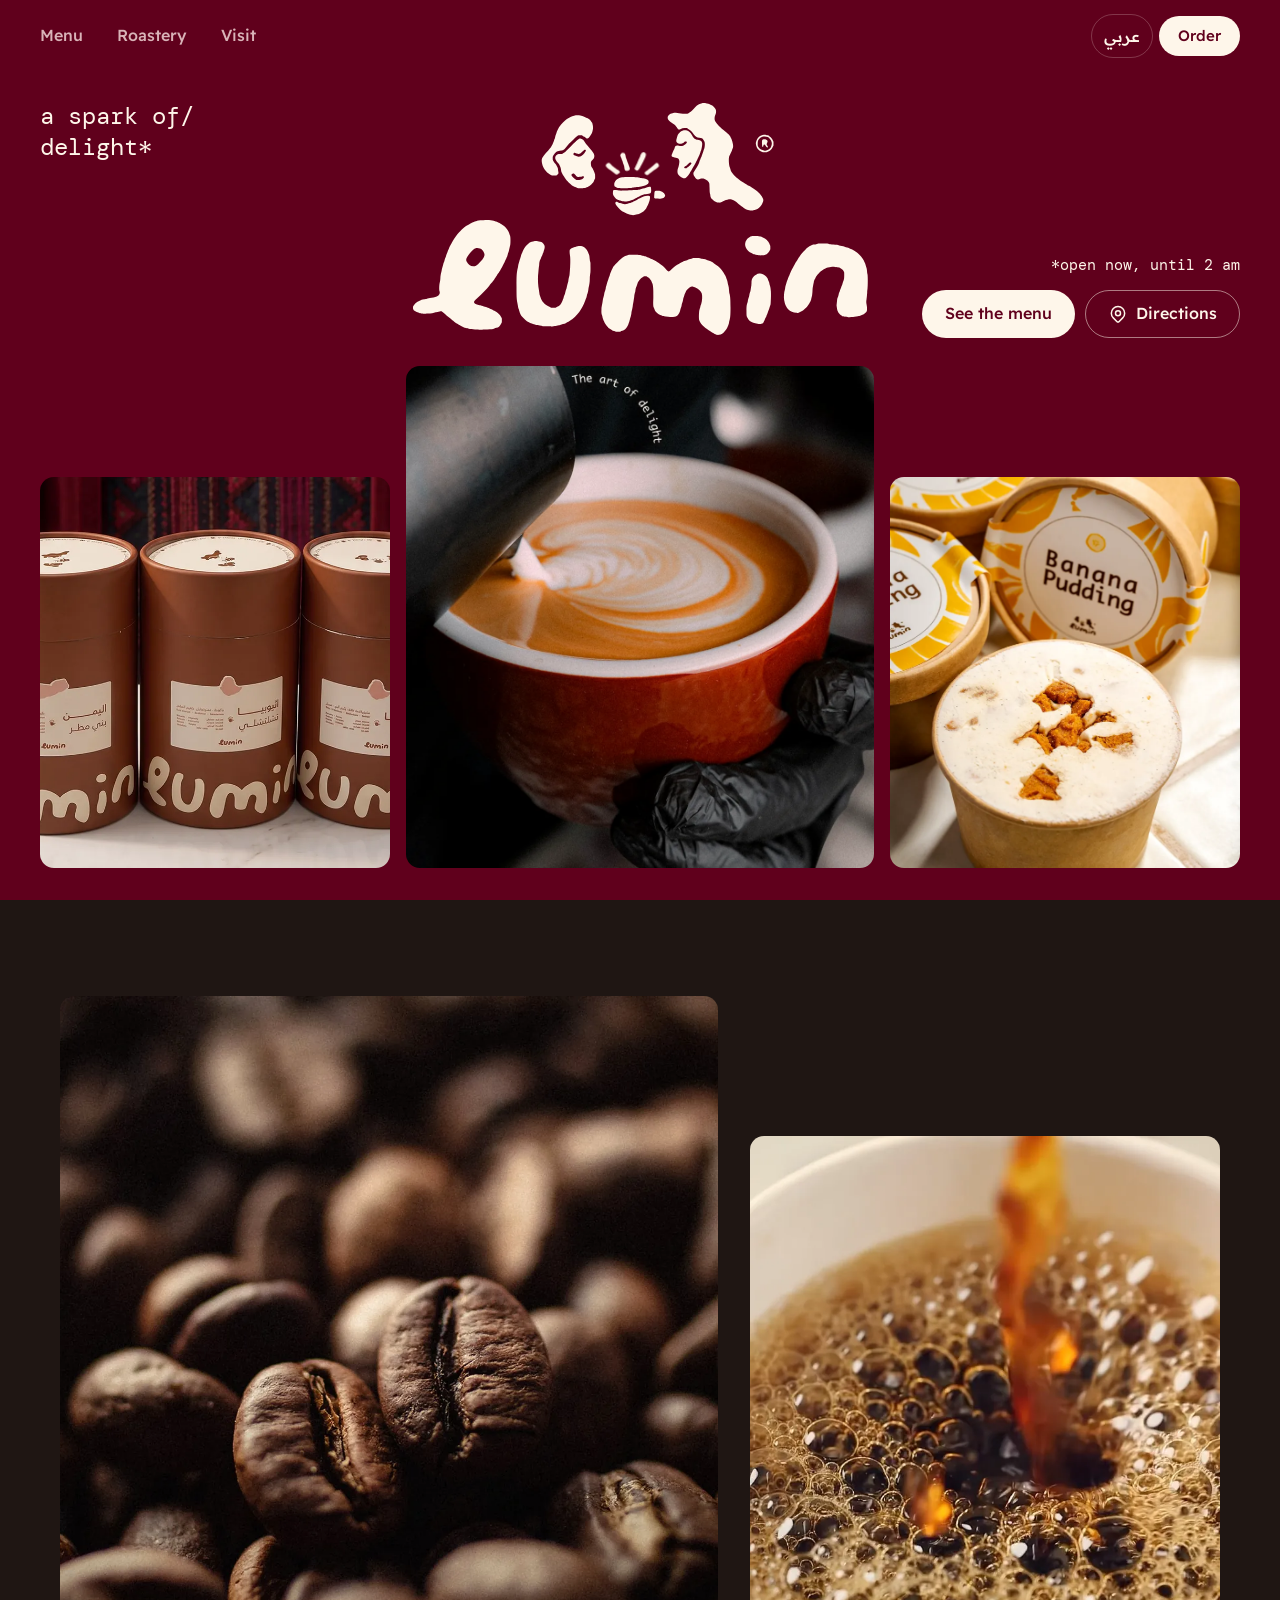
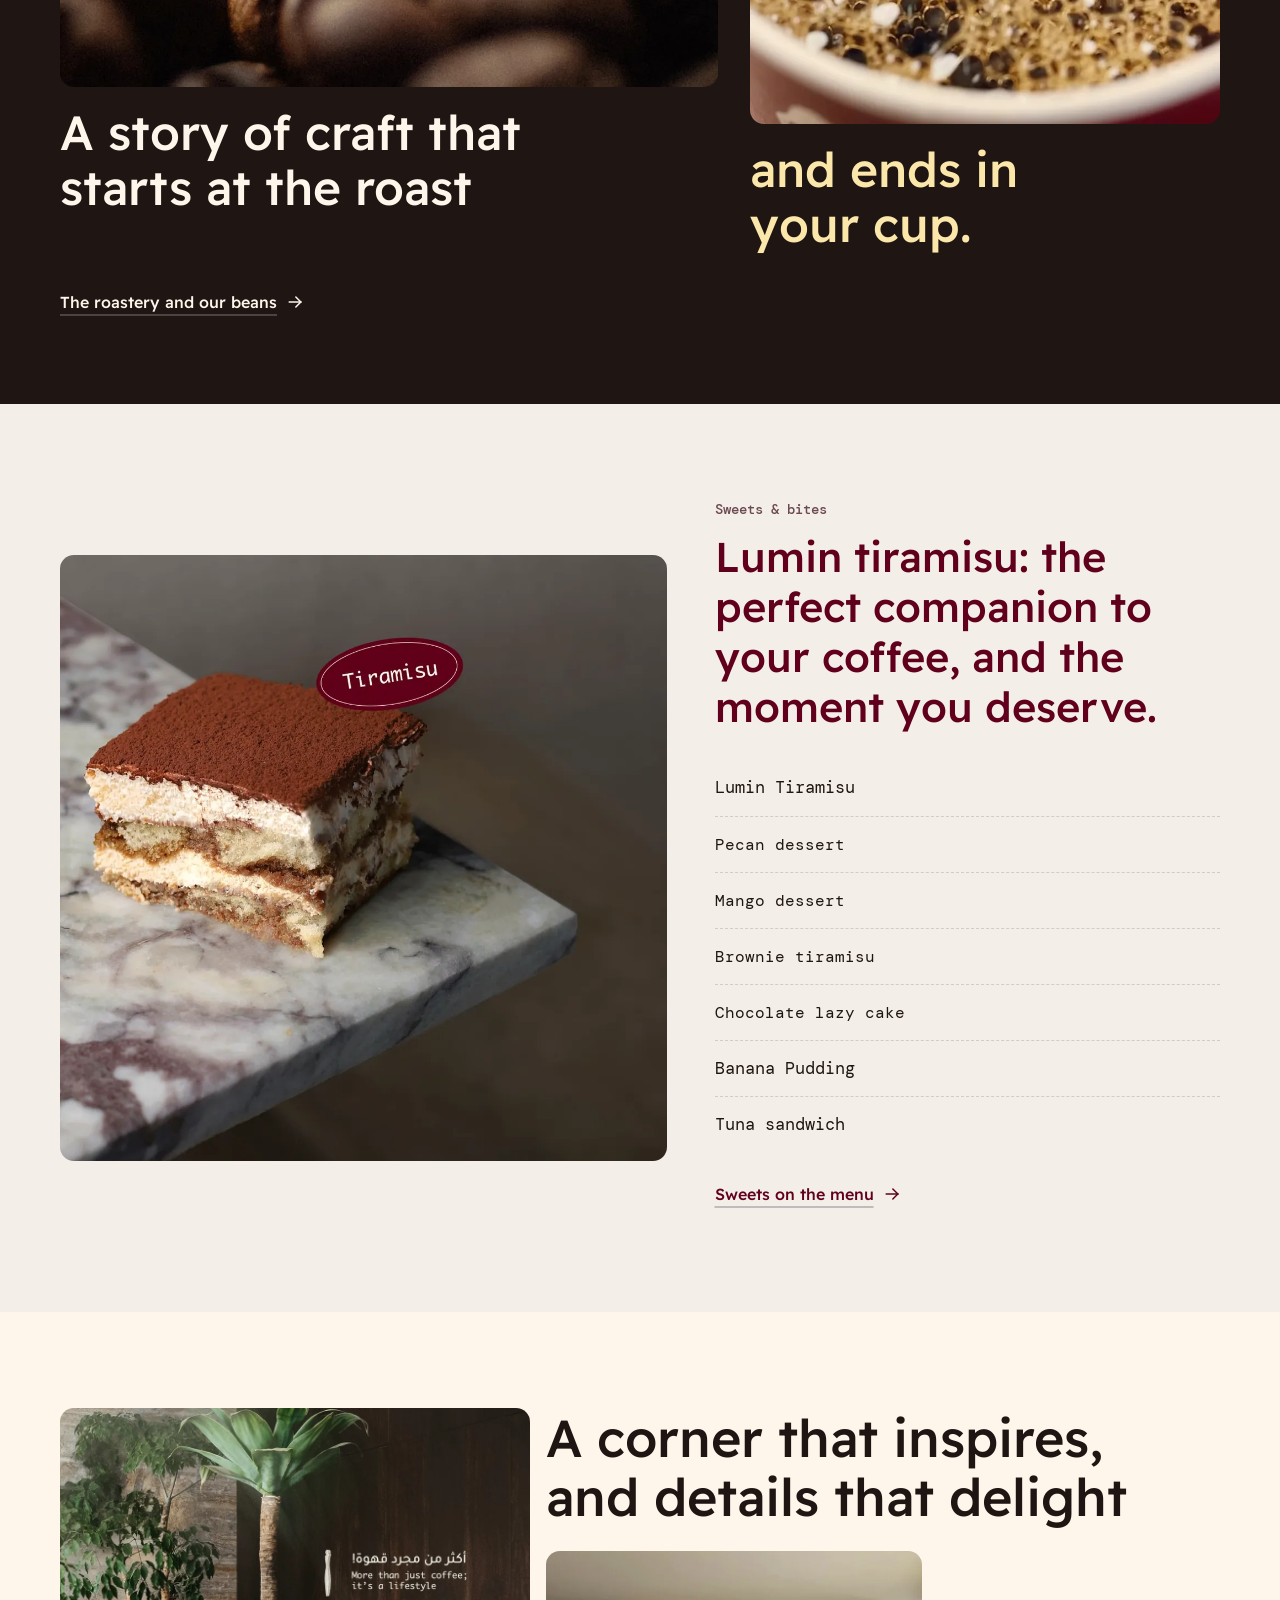
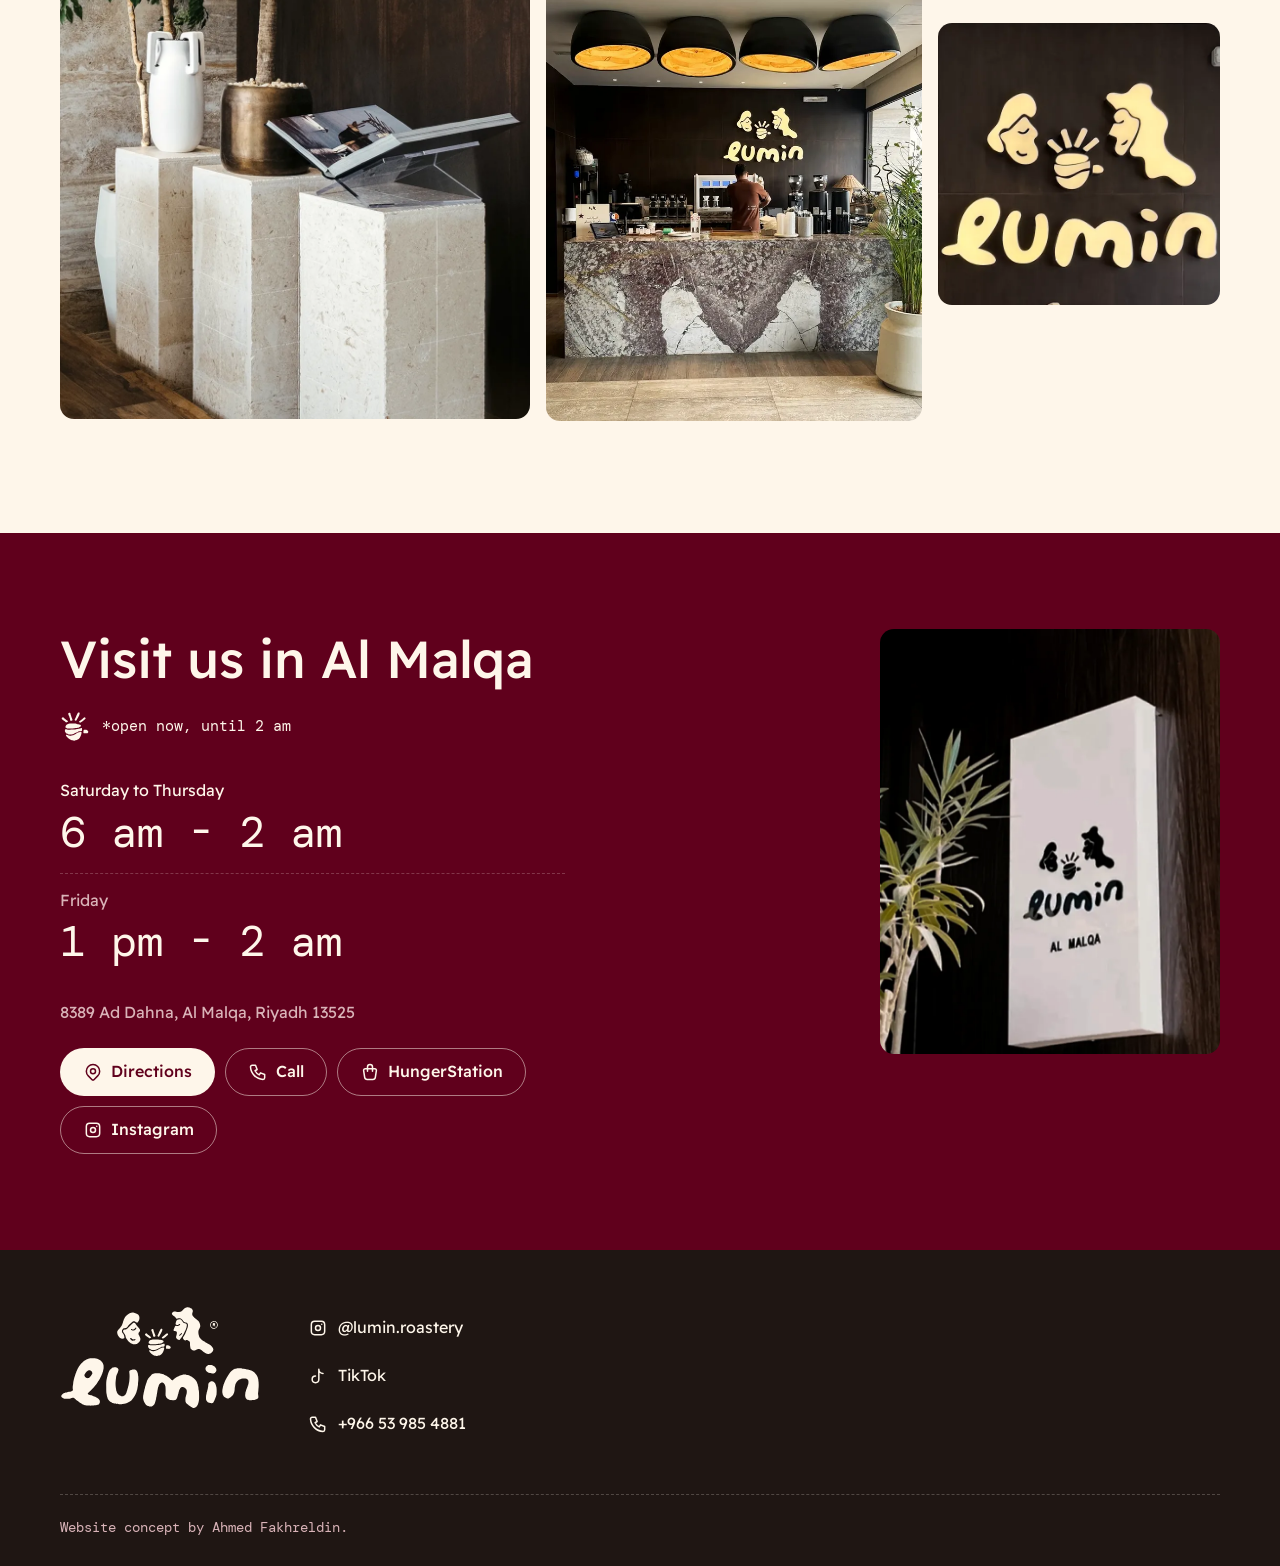
==== commit 3ca9ea84: "Fix pass: sharper visit photo, menu fold shows items, roastery leads with the tins, English tagline " ====
--- a/index.html
+++ b/index.html
@@ -33,7 +33,7 @@
 <link rel="icon" type="image/png" sizes="32x32" href="img/favicon-32.png">
 <link rel="apple-touch-icon" href="img/apple-touch-icon.png">
 <link rel="stylesheet" href="fonts.css?v=c0cd7f0d">
-<link rel="stylesheet" href="site.css?v=6ce14621">
+<link rel="stylesheet" href="site.css?v=c48cd345">
 <script src="app.js?v=37ed431e" defer></script>
 </head>
 <body class="home" data-title-ar="محمصة لومن | الملقا، الرياض" data-title-en="Lumin Roastery | Al Malqa, Riyadh" data-desc-ar="محمصة لومن في الملقا، الرياض: قهوة مختصة نحمصها بأنفسنا، وتيراميسو لومن، من 6 صباحاً حتى 2 فجراً." data-desc-en="Lumin Roastery in Al Malqa, Riyadh: specialty coffee we roast ourselves, Lumin tiramisu, and a quiet corner from 6 am to 2 am.">
@@ -62,7 +62,7 @@
 </dialog>
 <main id="main">
 <section class="hero" aria-labelledby="hero-h">
-<p class="lockup"><span class="lock-t"><span data-l="ar" lang="ar">ومضة من/ <br>البهجة*</span><span data-l="en" lang="en">a spark of/ <br>delight*</span></span></p>
+<p class="lockup"><span class="lock-t" lang="en" dir="ltr">a spark of/ <br>delight*</span></p>
 <h1 id="hero-h" class="hero-mark"><svg class="mk mk-hero" viewBox="31.9 18.4 320.6 165.7" role="img" aria-label="محمصة لومن" data-aria-ar="محمصة لومن" data-aria-en="Lumin Roastery" focusable="false"><path class="faces" d="M149.1 79.8C148.4 79.6 146.4 78.8 145.3 78.2C143.7 77.3 140.8 74.4 139.7 72.6C139.3 72.0 138.8 71.3 138.6 71.0C138.4 70.7 137.9 69.9 137.6 69.2C137.1 68.1 137.0 67.9 137.0 67.0C136.8 65.9 136.8 65.7 136.2 64.3C135.9 63.6 135.6 63.1 134.9 62.3C132.7 59.6 132.4 58.4 133.7 56.9C134.4 56.2 134.8 56.1 136.3 56.0L137.7 55.9L138.7 55.3C139.8 54.7 140.9 53.7 144.7 49.7C147.0 47.4 149.0 45.6 149.6 45.3C150.3 45.0 150.8 45.1 151.7 45.7C152.6 46.2 153.1 46.9 153.7 48.0C153.9 48.4 154.6 49.3 155.2 49.9C157.7 52.8 159.4 54.9 159.8 55.8C159.9 56.0 160.0 56.5 160.1 56.9C160.2 57.5 160.2 57.7 160.0 58.4C159.7 59.2 159.7 59.2 159.0 60.0C157.8 61.1 157.6 61.7 157.8 63.2C157.9 64.3 158.0 64.5 158.5 65.3C158.8 65.7 159.0 66.0 159.0 66.1C159.0 66.1 159.1 66.5 159.3 66.8C159.5 67.1 159.8 67.8 160.0 68.3C160.2 68.8 160.4 69.4 160.5 69.7C160.7 70.0 160.7 70.4 160.7 71.5L160.7 72.9L160.3 73.8C160.1 74.3 159.8 74.8 159.8 75.0C159.4 76.1 157.0 78.4 155.5 78.9C155.1 79.0 154.6 79.3 154.2 79.4C153.9 79.5 153.4 79.7 153.1 79.7C152.5 79.9 149.9 79.9 149.1 79.8ZM150.5 73.9C152.1 73.6 153.4 72.4 152.8 71.7C152.5 71.4 152.2 71.4 151.5 71.7C150.9 71.9 149.4 72.0 148.6 71.9C147.9 71.7 147.4 71.3 147.0 70.6C146.4 69.5 145.3 69.2 144.6 69.9C144.1 70.4 144.1 70.8 144.8 71.6C145.9 72.8 147.1 73.8 147.7 74.0C148.2 74.1 149.8 74.1 150.5 73.9ZM131.2 70.9C130.4 70.8 130.3 70.7 129.3 70.2C128.1 69.5 126.5 68.1 125.7 66.9C123.9 64.4 123.1 60.9 123.8 59.0C124.3 57.8 125.6 56.1 128.1 53.5C129.4 52.1 129.8 51.6 130.1 51.0C130.3 50.6 130.6 50.1 130.7 49.9C131.2 49.0 131.9 47.2 132.1 46.7C132.1 46.4 132.3 45.7 132.6 45.3C132.8 44.7 133.0 44.1 133.0 43.7C133.1 43.2 133.3 42.6 133.5 42.2C133.7 41.7 133.9 41.1 134.0 40.7C134.2 40.0 135.1 37.9 135.7 37.1C136.2 36.3 137.8 34.5 138.5 33.8C142.7 29.9 146.1 28.5 150.4 29.1C151.2 29.2 152.2 29.6 153.8 30.4C154.2 30.6 154.9 30.9 155.2 31.0C155.8 31.2 157.0 32.1 157.5 32.6C157.6 32.8 158.0 33.2 158.2 33.7C158.7 34.3 158.8 34.5 159.0 35.6C159.3 36.9 159.3 37.8 159.2 38.5C159.1 38.8 159.0 39.4 158.9 40.0C158.7 41.1 158.4 41.7 157.1 43.7C155.8 45.5 155.4 45.6 154.1 44.6C153.8 44.3 153.4 44.1 153.2 44.0C152.9 43.8 152.4 43.6 152.1 43.4C151.6 43.0 151.5 43.0 150.6 43.0C150.1 43.0 149.5 43.0 149.3 43.0C148.7 43.2 147.6 44.0 146.7 44.9C146.2 45.4 145.4 46.2 144.9 46.6C143.6 47.7 141.7 49.7 140.5 51.2C138.8 53.2 138.7 53.3 137.0 53.5C135.9 53.6 134.7 53.9 134.1 54.2C133.3 54.7 132.1 56.0 131.6 57.0C131.2 57.9 131.2 57.9 131.2 59.0C131.2 60.0 131.2 60.0 131.6 60.8C131.9 61.2 132.4 62.0 132.9 62.6C133.4 63.2 133.8 63.8 134.2 64.7C134.8 65.7 134.8 65.9 134.9 66.7C134.9 67.2 135.0 67.9 135.1 68.3C135.2 68.7 135.2 69.2 135.2 69.4C135.1 69.8 134.5 70.4 134.0 70.7C133.5 70.9 132.1 71.0 131.2 70.9ZM151.1 57.4C152.1 56.7 152.5 56.4 153.2 55.5C154.4 54.1 154.6 53.3 153.9 53.1C153.4 52.9 153.1 53.1 151.9 54.3C150.4 55.8 150.2 55.9 149.1 55.9C148.1 55.9 148.1 55.9 147.4 55.5C146.6 55.1 146.2 55.0 145.8 55.4C145.5 55.7 145.5 56.2 145.7 56.5C145.8 56.6 146.1 56.8 146.5 57.0C146.9 57.1 147.5 57.3 148.0 57.5C148.7 57.8 148.9 57.9 149.6 57.8C150.2 57.8 150.4 57.8 151.1 57.4ZM268.7 95.2C268.2 95.1 267.5 94.9 267.1 94.9C266.4 94.8 264.7 94.0 264.1 93.5C263.9 93.3 263.4 92.9 262.8 92.5C262.3 92.1 261.1 91.2 260.3 90.5C258.4 88.8 257.3 88.2 256.1 87.8C254.7 87.4 254.3 87.4 252.7 87.8C251.2 88.1 251.1 88.1 249.7 88.9C247.8 89.9 248.0 89.9 246.8 89.8L245.7 89.8L244.5 89.2C243.4 88.7 243.2 88.5 242.4 87.7C241.3 86.7 241.1 86.3 240.9 85.2C240.9 84.8 240.8 84.2 240.7 83.8C240.4 82.7 240.4 82.1 240.3 79.3C240.3 76.1 240.2 75.9 239.2 74.9C238.6 74.3 238.3 74.1 237.2 73.6C236.0 73.0 235.9 73.0 235.1 73.0C234.4 73.0 234.2 73.0 233.6 73.4C232.7 73.8 232.3 73.8 231.6 73.5C230.8 73.1 230.2 72.4 229.6 71.3C229.1 70.4 229.1 70.2 229.1 69.6C229.1 68.8 229.1 68.8 230.8 66.2C231.9 64.5 232.8 62.7 233.1 61.8C233.2 61.4 233.4 60.8 233.5 60.5C233.7 60.2 233.9 59.7 234.0 59.4C234.1 59.1 234.3 58.6 234.5 58.3C234.6 57.9 234.9 57.3 235.0 56.8C235.2 56.3 235.4 55.7 235.5 55.4C235.6 55.2 235.9 54.5 236.0 54.0C236.2 53.5 236.4 52.8 236.6 52.4C236.9 51.5 237.1 50.0 237.0 48.5C236.9 47.4 236.7 46.9 236.0 46.0C235.3 45.1 235.0 45.0 233.1 44.7C231.4 44.5 230.4 43.8 229.4 42.4C228.0 40.3 227.0 39.3 225.5 38.5C224.4 37.9 224.4 37.9 223.4 37.9C222.0 37.8 221.2 38.0 220.3 38.5C219.5 38.9 218.9 39.0 218.5 38.7C218.3 38.6 217.9 38.0 217.5 37.4C216.7 36.2 216.4 35.9 214.2 34.4C212.8 33.4 211.7 32.4 211.4 31.8C210.9 30.7 211.2 29.6 212.2 28.7C212.6 28.3 212.9 28.1 213.9 27.8C215.5 27.2 216.1 27.1 217.9 27.5C220.3 28.1 224.3 28.2 225.3 27.8C226.4 27.3 227.6 26.3 230.3 23.4C231.8 21.9 232.8 21.2 234.6 20.8C236.0 20.4 236.4 20.4 238.5 20.8C239.9 21.1 240.3 21.2 240.7 21.5C241.0 21.7 241.6 21.9 241.9 22.0C242.9 22.5 244.3 24.0 244.7 25.1C245.0 26.1 244.9 27.7 244.3 28.9C243.9 29.7 243.7 31.3 243.9 32.3C244.3 33.8 247.0 37.0 250.0 39.2C251.5 40.3 252.5 41.3 253.3 42.1C254.0 42.8 254.9 44.0 254.9 44.2C254.9 44.2 255.0 44.6 255.3 45.0C255.6 45.5 255.8 46.1 256.2 47.4C256.6 49.1 256.7 49.3 256.7 50.4C256.7 51.5 256.7 51.5 256.3 52.4C256.1 52.9 255.9 53.4 255.9 53.6C255.8 53.9 254.9 55.8 254.1 57.3C253.5 58.4 253.7 63.4 254.4 65.2C254.6 65.7 254.8 66.4 254.9 66.8C255.0 67.3 255.1 67.6 255.5 68.3C255.8 68.7 256.2 69.3 256.4 69.6C257.2 71.1 260.2 73.5 263.3 75.5C264.0 75.9 264.7 76.3 264.9 76.5C265.1 76.6 265.4 76.8 265.7 77.0C266.0 77.1 266.4 77.3 266.6 77.5C266.8 77.6 267.3 77.9 267.7 78.1C268.1 78.3 268.8 78.7 269.2 78.9C269.6 79.2 270.3 79.6 270.8 79.9C274.4 82.1 276.9 84.8 277.6 87.3C277.8 88.1 277.8 88.7 277.3 89.8C276.6 91.4 276.4 91.7 275.5 92.7C274.2 94.0 273.1 94.7 271.7 95.0C271.2 95.1 270.6 95.2 270.5 95.3C270.0 95.4 269.8 95.4 268.7 95.2ZM221.7 72.7C220.4 72.0 218.7 70.7 218.3 69.8C217.8 68.9 217.9 67.0 218.5 65.6C219.0 64.4 219.4 61.8 219.3 60.9C219.0 59.1 218.6 58.9 216.0 58.4C214.4 58.2 213.9 57.8 213.9 57.1C213.9 56.6 214.1 55.8 214.5 55.2C214.6 54.9 214.9 54.4 215.0 54.1C215.1 53.8 215.3 53.3 215.5 53.0C215.7 52.7 215.9 52.2 216.0 51.8C216.5 50.2 217.2 49.8 219.0 50.3C220.6 50.7 222.1 50.4 223.5 49.2C224.4 48.5 224.6 48.2 224.5 47.7C224.3 47.3 224.1 47.2 223.6 47.2C223.3 47.2 223.2 47.2 222.6 47.8C221.8 48.5 221.3 48.8 220.6 48.8C219.2 49.0 217.5 48.2 217.2 47.2C217.1 46.8 217.2 45.8 217.6 44.7C217.7 44.2 217.9 43.6 218.0 43.2C218.3 42.3 219.0 41.4 219.9 40.6C221.1 39.6 223.2 39.2 224.6 39.7C225.6 40.0 227.3 41.5 227.8 42.4C229.3 45.2 230.0 45.8 232.1 46.1C234.3 46.5 235.1 47.2 235.2 48.7C235.3 49.7 234.8 52.6 234.4 53.5C234.3 53.7 234.0 54.3 233.9 54.9C233.8 55.4 233.5 56.0 233.4 56.3C233.3 56.5 233.1 57.0 233.0 57.2C232.9 57.5 232.3 58.6 231.8 59.8C231.2 60.9 230.8 61.9 230.8 61.9C230.8 61.9 230.6 62.3 230.3 62.7C230.1 63.2 229.6 64.0 229.2 64.7C228.6 65.8 228.2 66.5 227.4 67.8C227.1 68.2 226.7 68.9 226.4 69.5C225.7 70.6 224.5 72.1 223.9 72.5C223.3 72.9 222.3 73.0 221.7 72.7ZM224.3 65.8C225.0 65.5 227.6 63.1 227.7 62.6C227.8 62.3 227.6 62.0 227.3 61.9C226.8 61.7 226.5 61.9 225.4 62.9C224.9 63.5 224.2 64.0 224.1 64.1C223.1 64.5 222.5 65.0 222.7 65.5C222.9 65.9 223.7 66.1 224.3 65.8Z"/><path class="cupb" d="M186.2 98.4C185.8 98.3 185.5 98.2 185.5 98.2C185.4 98.2 184.9 98.1 184.4 98.0C183.5 97.8 182.7 97.5 180.6 96.4C179.1 95.6 177.8 94.4 175.8 92.1C174.6 90.7 174.4 89.5 175.2 89.3C175.6 89.1 175.7 89.1 176.5 89.5C176.8 89.6 177.5 89.9 178.0 90.1C178.5 90.2 179.2 90.5 179.7 90.6C180.8 91.0 182.0 91.0 183.3 90.6C183.8 90.4 184.5 90.2 184.9 90.1C185.6 90.0 189.1 88.3 190.2 87.6C190.4 87.5 190.9 87.2 191.3 87.0C191.7 86.8 192.2 86.6 192.5 86.4C194.1 85.5 195.6 85.1 197.1 85.0C198.4 85.0 198.7 85.1 198.9 85.6C199.0 86.1 198.8 87.7 198.5 88.6C198.3 89.0 198.1 89.6 198.0 90.1C197.8 90.8 196.8 92.8 196.2 93.9C195.4 95.2 193.9 96.4 192.2 97.2C191.1 97.8 190.8 97.9 190.1 97.9C189.6 98.0 189.0 98.1 188.6 98.2C187.9 98.5 186.9 98.6 186.2 98.4ZM179.8 88.9C179.3 88.8 178.8 88.7 178.2 88.4C177.7 88.2 177.1 87.9 176.9 87.9C175.8 87.7 174.6 86.7 173.8 85.4C173.1 84.3 173.0 83.8 173.1 82.6C173.1 81.7 173.3 81.1 173.6 81.0C174.0 80.9 175.2 81.0 176.6 81.2C178.0 81.5 178.2 81.5 180.7 81.4C182.1 81.4 184.2 81.3 185.4 81.2C186.5 81.1 188.2 81.0 189.2 81.0C190.6 80.9 191.0 80.8 191.8 80.6C192.4 80.4 193.3 80.2 194.0 80.0C194.7 79.9 195.6 79.7 196.1 79.5C197.4 79.0 198.7 78.7 199.1 78.8C199.6 79.0 199.6 79.3 199.7 81.0C199.7 83.4 199.5 83.5 195.7 83.9C194.6 83.9 194.5 84.0 193.5 84.5C191.8 85.3 190.0 86.2 189.7 86.4C189.6 86.5 189.2 86.7 188.9 86.8C188.6 86.9 188.0 87.2 187.7 87.4C187.4 87.6 186.8 87.9 186.4 88.0C186.0 88.1 185.4 88.4 185.0 88.5C183.9 88.9 181.7 89.1 179.8 88.9ZM204.6 87.0C204.4 87.0 203.9 87.0 203.6 87.0C202.7 87.0 202.2 86.8 201.9 86.5C201.8 86.2 201.7 86.1 201.8 85.5C201.8 85.1 201.9 84.2 201.9 83.6C202.1 81.6 202.2 81.5 204.0 81.5C204.9 81.5 205.2 81.5 205.9 81.7C206.3 81.8 206.7 82.0 206.8 82.0C207.3 82.0 208.7 83.1 209.1 83.9C209.6 84.8 209.5 85.3 208.8 86.1C208.3 86.7 208.1 86.8 206.8 87.0C205.7 87.2 205.2 87.2 204.6 87.0ZM176.5 79.7C176.0 79.5 174.6 78.8 174.4 78.6C174.0 78.1 173.9 77.0 174.1 76.1C174.5 74.9 176.0 73.3 177.2 72.9C177.7 72.7 178.3 72.5 178.7 72.4C179.7 72.0 181.7 71.9 185.4 72.0C189.1 72.1 190.5 72.2 191.7 72.5C192.2 72.6 193.2 72.8 194.0 72.9C195.4 73.2 195.8 73.3 196.8 73.8C197.8 74.3 198.1 74.9 197.9 75.9C197.6 76.7 196.3 77.6 194.8 78.0C194.4 78.1 193.8 78.3 193.4 78.4C192.7 78.6 190.9 79.0 190.2 79.0C189.8 79.0 187.0 79.4 185.9 79.6C185.2 79.7 177.1 79.8 176.5 79.7Z"/><g class="rays"><path class="ray r0" style="opacity:var(--ray-o,1)" d="M175.0 70.0C174.8 69.9 174.2 69.5 173.7 69.0C173.2 68.6 172.6 68.1 172.3 67.9C170.8 67.0 169.0 65.6 168.4 64.8C168.0 64.2 168.0 63.7 168.5 63.1C169.4 62.1 170.1 61.9 170.8 62.4C171.0 62.6 171.6 63.1 172.2 63.7C173.1 64.6 173.8 65.1 176.6 67.1C177.3 67.6 178.0 68.3 178.0 68.5C178.0 68.9 177.1 69.7 176.2 70.1C175.6 70.3 175.4 70.3 175.0 70.0Z"/><path class="ray r1" style="opacity:var(--ray-o,1)" d="M182.0 67.6C181.4 67.3 181.1 66.6 181.0 65.1C181.0 64.6 180.8 64.1 180.6 63.5C180.3 63.0 180.1 62.3 180.0 61.9C180.0 61.5 179.8 60.9 179.5 60.4C179.3 59.9 179.0 59.3 179.0 59.0C178.9 58.8 178.7 58.2 178.5 57.9C178.1 57.1 178.1 56.7 178.5 56.1C178.9 55.4 179.4 55.1 180.0 55.1C181.2 55.0 181.7 55.6 181.9 57.3C182.0 58.2 182.1 58.6 182.4 59.1C182.6 59.5 182.8 60.1 182.9 60.5C183.0 60.9 183.2 61.5 183.4 62.0C183.6 62.4 183.8 62.9 183.9 63.2C183.9 63.4 184.2 64.1 184.4 64.6C185.2 66.4 185.0 67.2 183.7 67.6C182.9 67.8 182.4 67.8 182.0 67.6Z"/><path class="ray r2" style="opacity:var(--ray-o,1)" d="M189.1 67.2C188.1 66.7 187.9 66.2 188.5 65.3C188.7 65.0 188.9 64.6 189.0 64.3C189.1 64.0 189.3 63.6 189.5 63.2C189.7 62.9 189.9 62.4 190.0 62.1C190.1 61.8 190.3 61.3 190.5 60.9C190.7 60.6 190.9 60.0 191.0 59.8C191.1 59.5 191.3 59.1 191.4 58.8C191.6 58.5 191.8 58.0 192.0 57.6C192.2 56.7 193.0 55.5 193.4 55.1C193.9 54.7 194.5 54.6 195.2 55.0C196.3 55.5 196.3 56.8 195.3 58.9C194.1 61.5 193.6 62.4 193.3 62.8C193.2 63.0 192.9 63.5 192.8 63.8C192.1 65.3 191.3 66.6 190.8 67.1C190.3 67.7 189.9 67.7 189.1 67.2Z"/><path class="ray r3" style="opacity:var(--ray-o,1)" d="M196.2 70.4C195.0 69.8 194.8 68.8 195.9 68.1C197.0 67.4 201.5 63.7 202.2 63.0C203.2 61.9 204.2 61.9 204.8 63.0C204.9 63.4 205.1 63.8 205.1 64.0C205.2 64.6 205.0 64.8 201.9 67.1C199.9 68.6 198.6 69.6 198.1 70.0C197.2 70.7 196.9 70.8 196.2 70.4Z"/></g><path class="reg" d="M277.5 54.8C276.9 54.6 275.5 53.9 275.0 53.5C274.6 53.2 273.6 52.1 273.3 51.6C273.0 51.1 272.5 49.3 272.5 48.5C272.6 47.2 273.2 45.6 274.1 44.6C275.0 43.6 275.8 43.1 277.2 42.8C278.5 42.5 278.9 42.5 279.6 42.7C279.9 42.8 280.4 42.9 280.7 43.0C281.1 43.0 281.4 43.2 282.1 43.8C283.3 44.7 283.7 45.1 284.3 46.4L284.8 47.4L284.8 48.7L284.8 50.0L284.2 51.2C283.4 52.8 282.8 53.4 281.2 54.2L280.0 54.8L279.0 54.8C278.4 54.8 277.7 54.8 277.5 54.8ZM279.8 53.5C281.8 52.9 282.7 52.2 283.3 50.4C283.8 48.8 283.8 48.0 283.1 46.6C282.6 45.7 281.6 44.5 280.8 44.2C279.2 43.4 277.0 43.7 275.7 44.7C274.2 46.0 273.8 46.8 273.8 48.8C273.8 50.0 273.8 50.0 274.1 50.7C274.6 51.7 275.6 52.7 276.6 53.1C277.9 53.7 278.5 53.8 279.8 53.5ZM279.9 51.1C279.8 50.9 279.5 50.5 279.3 50.2C278.6 49.1 278.0 49.2 277.7 50.4C277.6 50.9 277.6 51.0 277.3 51.0C276.9 51.1 276.9 50.8 276.8 48.6C276.8 46.3 276.9 46.2 277.5 45.9C277.9 45.7 279.2 45.7 279.8 46.0C280.7 46.4 281.0 47.2 280.4 48.1C280.2 48.4 280.1 48.7 280.1 49.0C280.0 49.5 280.1 49.5 280.4 50.0C280.9 50.6 281.0 50.9 280.9 51.2C280.8 51.5 280.3 51.4 279.9 51.1Z"/><path class="word" d="M245.4 181.8C244.7 181.6 241.6 179.8 241.0 179.4C240.9 179.3 240.5 179.0 240.2 178.9C239.4 178.5 237.9 177.4 236.3 176.0C235.1 175.0 233.6 173.1 233.2 171.8C232.8 170.9 232.9 166.3 233.2 164.7C233.3 164.2 233.5 163.6 233.6 163.3C233.8 163.0 233.9 162.3 234.0 161.8C234.1 161.3 234.4 160.6 234.5 160.3C235.2 158.5 235.4 154.8 234.9 153.1C234.4 151.5 232.5 149.7 230.1 148.7C228.2 147.9 227.8 147.9 226.4 148.8C225.3 149.5 224.2 150.7 223.8 151.8C223.7 152.2 223.5 152.6 223.3 152.8C223.2 153.0 223.0 153.6 222.8 154.1C222.7 154.7 222.5 155.4 222.3 155.7C222.2 156.0 222.0 156.8 221.9 157.3C221.8 158.0 221.6 158.7 221.4 159.3C221.1 160.0 220.9 160.6 220.9 161.2C220.8 161.8 220.7 162.4 220.4 163.0C220.2 163.5 220.0 164.3 219.9 164.7C219.7 165.9 218.7 167.7 218.0 168.4C216.8 169.5 215.7 169.6 209.9 169.0C208.0 168.8 207.9 168.8 207.3 168.5C207.0 168.3 206.4 168.1 206.0 168.0C204.3 167.4 202.3 165.5 202.0 164.0C201.9 163.7 201.7 163.2 201.5 162.8C201.1 161.8 201.0 160.4 201.2 155.9C201.3 150.8 201.1 147.7 200.6 146.3C200.4 145.9 200.2 145.3 200.0 144.9C199.9 144.5 199.7 144.0 199.2 143.5C198.5 142.5 198.1 142.1 197.1 141.6C196.4 141.1 196.3 141.1 195.6 141.1C194.9 141.1 194.8 141.1 194.0 141.6C192.2 142.5 190.4 144.8 189.9 146.9C189.7 147.4 189.5 148.0 189.4 148.4C189.1 149.0 189.0 149.3 188.7 151.2C188.7 151.6 188.5 152.4 188.3 152.9C188.1 153.5 188.0 154.2 187.9 155.3C187.8 156.1 187.6 157.5 187.4 158.6C187.2 159.6 186.9 161.0 186.9 161.7C186.8 162.6 186.6 163.4 186.4 164.3C186.0 165.8 186.0 165.8 185.9 167.2C185.8 167.9 185.6 168.5 185.4 169.4C185.1 170.0 184.9 170.8 184.9 171.2C184.8 171.6 184.6 172.3 184.4 172.8C184.2 173.2 184.0 173.9 183.9 174.2C183.7 175.1 182.8 176.5 182.1 177.3C181.1 178.3 180.5 178.7 179.6 179.0C179.2 179.1 178.6 179.3 178.4 179.4C178.1 179.6 177.8 179.6 176.6 179.6L175.2 179.7L174.4 179.3C173.9 179.1 173.3 178.9 173.1 178.9C172.9 178.9 172.5 178.7 172.3 178.5C172.0 178.3 171.5 178.0 171.2 177.8C170.5 177.4 169.6 176.6 169.0 175.8C168.1 174.7 167.2 173.2 167.1 172.8C167.0 172.6 166.8 172.1 166.5 171.7C166.3 171.2 166.1 170.5 165.9 169.9C165.8 169.3 165.6 168.5 165.5 168.2C165.1 167.3 165.0 166.2 165.1 164.2C165.1 163.1 165.2 162.1 165.3 162.0C165.4 161.3 165.9 159.1 166.0 157.9C166.1 157.2 166.3 156.3 166.5 155.7C166.7 155.1 166.9 154.1 167.0 153.5C167.2 152.4 167.3 152.0 167.7 151.0C167.8 150.6 168.0 150.0 168.1 149.4C168.1 148.7 168.2 148.2 168.5 147.6C168.7 147.2 168.9 146.3 169.0 145.8C169.2 145.2 169.4 144.5 169.5 144.3C169.6 144.0 169.9 143.3 170.0 142.8C170.1 142.3 170.3 141.6 170.5 141.3C170.7 140.9 170.9 140.3 171.0 139.8C171.1 139.4 171.3 138.7 171.5 138.4C171.7 138.0 171.9 137.5 172.0 137.2C172.1 136.9 172.3 136.4 172.5 136.1C172.7 135.8 173.0 135.2 173.1 134.9C173.4 134.3 174.1 133.5 177.4 130.1C179.2 128.3 180.3 127.5 181.0 127.2C181.2 127.1 182.0 126.9 182.8 126.6L184.2 126.1L187.1 126.1C190.3 126.0 191.4 126.1 192.7 126.5C193.1 126.7 194.0 126.9 194.6 127.0C195.2 127.1 196.0 127.4 196.4 127.5C196.8 127.7 197.3 127.9 197.6 128.0C197.9 128.0 198.4 128.2 198.8 128.5C199.2 128.7 199.7 128.9 199.9 129.0C200.4 129.1 202.4 130.1 202.8 130.4C203.0 130.5 203.3 130.7 203.6 130.9C204.2 131.2 205.4 132.0 207.6 133.8C208.0 134.1 208.8 134.9 209.4 135.5C211.0 137.4 211.6 137.8 212.3 137.6C212.4 137.6 213.1 136.9 213.9 136.2C215.6 134.4 216.6 133.7 220.0 131.8C220.7 131.5 221.5 131.1 221.7 131.0C222.0 130.8 222.5 130.6 222.8 130.5C223.2 130.3 223.7 130.1 224.1 130.0C224.4 129.9 225.0 129.7 225.3 129.5C225.8 129.3 226.2 129.1 226.9 129.0C227.4 128.9 228.1 128.7 228.5 128.5C229.2 128.3 229.3 128.3 231.2 128.3C233.0 128.3 233.2 128.3 234.2 128.6C234.7 128.7 235.7 128.9 236.3 129.0C237.1 129.1 237.6 129.2 238.1 129.5C238.6 129.7 239.2 129.9 239.5 130.0C239.8 130.1 240.3 130.3 240.6 130.5C240.8 130.6 241.3 130.9 241.7 131.0C242.3 131.3 242.7 131.6 244.7 133.0C247.0 134.5 248.3 135.9 250.0 138.4C251.0 140.0 251.7 141.3 251.9 142.1C252.0 142.4 252.2 143.0 252.4 143.4C252.6 144.0 252.8 144.6 252.9 145.3C253.0 145.9 253.2 146.8 253.3 147.2C253.7 148.3 253.8 149.6 253.9 151.1C254.0 152.0 254.0 152.6 254.2 153.2C254.7 154.6 254.9 157.4 254.9 163.0C254.9 168.3 254.7 170.0 254.3 171.4C254.1 171.7 254.0 172.5 253.9 173.1C253.8 173.8 253.7 174.4 253.4 174.9C253.3 175.3 253.0 175.9 252.9 176.2C252.5 177.4 251.2 179.2 250.0 180.3C248.7 181.4 246.5 182.1 245.4 181.8ZM79.2 178.1C78.7 178.0 77.8 178.0 77.2 178.0C75.4 178.0 73.7 177.8 72.8 177.6C72.4 177.4 71.6 177.2 70.9 177.1C69.8 176.7 67.7 175.9 67.1 175.4C66.9 175.2 66.5 175.0 66.2 174.9C65.9 174.8 65.3 174.4 64.8 174.1C64.2 173.7 63.4 173.2 62.9 172.8C62.5 172.5 61.5 171.8 60.8 171.2C60.1 170.6 59.3 169.9 59.1 169.8C58.5 169.3 56.7 167.8 55.4 166.6C54.0 165.2 53.6 165.1 52.6 165.6C52.4 165.7 51.7 165.8 51.1 165.9C50.5 166.0 49.9 166.1 49.7 166.1C48.5 166.6 46.2 167.0 44.5 167.0C44.0 167.0 43.2 167.0 42.8 167.1C42.1 167.2 41.8 167.2 41.2 167.1C40.8 167.0 40.1 166.9 39.7 166.9C39.0 166.8 38.8 166.8 37.1 166.1C35.9 165.7 34.6 164.8 34.3 164.3C34.0 163.9 33.9 163.1 34.0 162.3C34.4 160.8 36.7 158.6 38.6 158.0C39.0 157.8 39.7 157.6 40.0 157.4C40.4 157.2 41.1 157.1 41.8 157.0C42.4 156.9 43.3 156.8 43.6 156.6C44.4 156.4 45.1 156.2 47.0 156.0C47.9 155.9 48.5 155.7 49.5 155.4C51.2 154.8 51.3 154.8 51.8 154.2C52.7 153.3 52.8 152.7 52.4 151.3C52.1 150.2 52.2 146.7 52.6 145.3C52.8 144.6 52.9 143.9 53.0 142.7C53.1 140.7 53.3 139.6 53.6 138.4C53.8 137.8 54.0 137.0 54.0 136.5C54.1 135.9 54.3 135.3 54.4 135.0C54.7 134.0 55.0 133.0 55.1 132.4C55.2 132.1 55.4 131.5 55.6 131.2C55.7 130.8 55.9 130.1 56.0 129.7C56.1 129.2 56.3 128.6 56.5 128.2C56.7 127.8 56.9 127.2 57.0 126.7C57.1 126.2 57.3 125.7 57.5 125.3C57.7 125.0 57.9 124.4 58.0 124.1C58.1 123.7 58.3 123.1 58.5 122.7C58.8 122.2 59.0 121.8 59.0 121.7C59.1 121.2 60.9 117.7 61.4 117.0C61.6 116.6 61.9 116.1 62.1 115.8C62.5 115.1 63.6 113.5 64.6 112.2C66.0 110.3 69.4 107.0 71.5 105.7C72.3 105.2 74.2 104.1 74.3 104.1C74.3 104.1 74.8 103.9 75.3 103.6C75.9 103.4 76.6 103.1 77.0 103.0C77.4 102.9 78.0 102.7 78.4 102.6C79.4 102.1 80.0 102.0 83.0 102.0C86.9 101.9 88.5 102.0 90.1 102.5C90.8 102.8 91.5 103.0 91.7 103.0C92.2 103.1 94.3 104.1 94.9 104.5C95.1 104.6 95.5 104.8 95.8 105.0C97.8 106.0 100.3 109.0 100.9 111.1C101.1 111.6 101.2 112.1 101.3 112.3C101.7 113.1 101.8 113.8 101.8 116.1C101.8 118.5 101.7 119.5 101.3 120.7C101.2 121.1 101.0 121.9 100.9 122.5C100.8 123.3 100.6 123.8 100.4 124.4C100.2 124.8 100.0 125.5 99.9 125.9C99.8 126.3 99.6 126.9 99.5 127.2C99.3 127.5 99.1 128.0 99.0 128.4C98.8 128.9 98.4 129.7 97.6 131.4C97.4 131.7 97.2 132.1 97.1 132.4C97.0 132.7 96.7 133.1 96.6 133.3C96.5 133.5 96.2 134.1 96.0 134.6C95.3 135.8 93.9 138.3 93.5 138.8C93.3 139.0 92.9 139.6 92.5 140.2C92.2 140.8 91.7 141.5 91.5 141.7C91.3 142.0 90.8 142.7 90.4 143.4C89.9 144.0 89.2 145.0 88.7 145.6C88.1 146.2 87.4 147.1 87.1 147.6C85.3 149.9 81.9 153.4 79.0 156.0C76.8 157.9 76.4 158.6 76.5 159.3C76.6 159.9 78.1 160.7 79.6 161.0C80.9 161.2 80.9 161.2 81.8 161.6C82.1 161.7 82.8 161.9 83.3 162.0C83.7 162.1 84.4 162.3 84.7 162.5C85.0 162.6 85.6 162.9 86.0 163.0C86.4 163.1 87.0 163.3 87.3 163.5C87.7 163.7 88.2 163.9 88.5 164.0C88.8 164.1 89.2 164.3 89.5 164.5C89.8 164.6 90.2 164.9 90.6 165.1C93.0 166.3 95.3 168.7 95.8 170.4C95.8 170.7 95.9 171.3 95.8 171.9L95.8 173.0L95.2 174.2C94.3 175.9 93.5 176.6 92.0 176.9C91.6 177.0 91.0 177.2 90.6 177.3C89.5 177.7 88.4 177.9 85.7 178.0C84.3 178.0 83.0 178.1 82.8 178.1C82.1 178.3 80.1 178.3 79.2 178.1ZM127.1 175.8C123.9 175.8 123.0 175.7 122.2 175.3C121.8 175.1 121.3 175.0 120.6 174.9C119.3 174.8 119.0 174.8 118.2 174.4C117.8 174.3 117.1 174.1 116.7 173.9C116.3 173.8 115.6 173.6 115.2 173.4C114.8 173.2 114.3 172.9 114.2 172.9C113.2 172.5 110.9 170.5 109.8 169.1C109.0 168.2 108.2 166.4 108.0 165.3C107.8 164.9 107.7 164.4 107.7 164.2C107.4 163.7 107.1 162.8 107.0 161.7C106.9 161.1 106.7 159.9 106.5 159.1C106.1 156.8 106.0 154.8 106.0 148.2C106.0 140.4 106.1 138.9 106.7 136.0C106.9 135.5 107.0 134.6 107.1 134.0C107.2 133.3 107.3 132.6 107.5 132.2C107.7 131.7 107.9 131.0 108.0 130.5C108.1 130.0 108.3 129.2 108.5 128.8C108.7 128.3 108.9 127.6 109.0 127.2C109.1 126.8 109.3 126.1 109.5 125.6C109.8 125.1 110.0 124.5 110.1 124.3C110.2 123.8 111.4 121.5 111.9 120.8C112.5 119.9 114.3 118.2 115.2 117.6C115.8 117.2 116.1 117.1 117.5 116.8C119.2 116.4 119.8 116.4 120.8 116.6C121.2 116.7 121.9 116.8 122.4 117.0C123.8 117.2 124.6 117.9 125.3 119.2C125.8 120.0 125.7 121.2 125.2 122.7C125.0 123.2 124.8 123.9 124.8 124.1C124.8 124.3 124.6 124.6 124.5 124.9C124.4 125.2 124.1 125.7 124.0 126.2C123.8 126.6 123.5 127.2 123.3 127.6C123.1 128.0 122.9 128.5 122.9 128.8C122.8 129.0 122.6 129.4 122.4 129.7C122.1 130.4 121.9 131.2 121.8 132.5C121.8 133.1 121.7 133.9 121.6 134.5C121.5 135.0 121.4 136.2 121.3 137.2C121.2 138.2 121.1 139.6 121.0 140.4C120.8 143.3 121.0 147.8 121.6 150.6C121.7 151.2 121.8 152.1 121.9 152.6C121.9 153.4 122.1 153.9 122.4 154.7C122.6 155.3 122.9 156.0 122.9 156.2C122.9 156.3 123.2 156.9 123.4 157.4C124.7 159.7 125.9 160.8 128.9 162.3L130.1 163.0L131.6 162.9L133.2 162.9L134.3 162.3C135.5 161.7 136.5 161.0 136.8 160.3C137.0 160.1 137.3 159.6 137.5 159.2C137.7 158.9 138.0 158.2 138.1 157.8C138.2 157.4 138.4 156.8 138.6 156.5C138.7 156.1 138.9 155.5 139.0 155.0C139.2 154.6 139.4 153.9 139.6 153.5C139.7 153.1 139.9 152.4 140.0 151.9C140.1 151.5 140.3 150.8 140.5 150.3C140.7 149.8 140.9 149.2 141.0 148.5C141.1 148.0 141.3 147.2 141.4 146.7C141.6 146.2 141.8 145.3 142.0 144.6C142.3 142.5 142.4 142.2 142.6 141.4C142.8 140.8 142.9 140.4 143.0 138.8C143.1 137.8 143.2 135.9 143.3 134.8C143.5 132.3 143.5 128.3 143.2 126.6C142.9 124.7 142.9 123.1 143.1 122.6C143.4 122.0 144.4 121.4 145.6 121.0C146.2 120.9 146.9 120.6 147.2 120.5C148.3 120.0 150.5 119.9 151.6 120.2C152.3 120.4 153.3 121.0 153.9 121.6C154.5 122.1 155.5 123.6 155.8 124.3C155.9 124.6 156.1 125.2 156.3 125.6C156.7 126.7 156.8 127.2 156.9 128.8C157.0 129.5 157.1 130.5 157.3 131.0C157.5 131.9 157.5 132.1 157.5 135.1C157.5 138.1 157.5 138.4 157.2 139.9C157.0 141.0 157.0 141.9 157.0 142.7C157.0 145.0 156.7 146.9 156.2 148.9C156.1 149.3 156.0 150.2 155.9 151.0C155.7 151.8 155.6 152.6 155.4 153.1C155.2 153.5 155.0 154.2 154.9 154.7C154.8 155.2 154.6 155.9 154.5 156.2C154.3 156.5 154.1 157.1 153.9 157.7C153.5 158.8 152.9 160.3 152.6 160.8C152.5 161.0 152.2 161.6 152.0 162.0C150.6 164.7 148.9 167.0 146.9 169.0C146.2 169.7 145.3 170.5 145.0 170.7C144.7 170.8 144.2 171.2 143.9 171.4C143.6 171.6 143.2 172.0 142.9 172.1C142.4 172.5 139.6 174.0 139.4 174.0C139.3 174.0 138.8 174.1 138.3 174.3C137.6 174.6 137.1 174.8 136.3 174.9C135.6 175.0 134.9 175.2 134.6 175.3C134.2 175.4 133.7 175.6 133.3 175.6C132.7 175.7 130.0 176.0 129.9 175.9C129.8 175.9 128.6 175.9 127.1 175.8ZM274.4 174.2C274.1 174.1 273.5 174.0 272.9 173.9C271.6 173.8 271.3 173.7 269.9 173.1C268.4 172.3 267.7 171.7 266.9 170.2C266.0 168.8 266.0 168.8 266.0 165.4C266.0 162.1 266.1 161.3 266.6 159.7C266.8 159.1 267.0 158.2 267.0 157.7C267.1 157.0 267.3 156.5 267.5 155.9C267.7 155.4 267.9 154.7 268.0 154.0C268.1 153.5 268.3 152.6 268.5 152.2C268.9 151.1 268.9 150.7 269.1 149.2C269.2 148.5 269.3 147.7 269.4 147.4C269.4 147.1 269.5 146.3 269.5 145.6C269.5 142.7 270.6 140.8 273.3 139.6C274.1 139.3 274.3 139.2 275.1 139.2C276.6 139.1 278.1 139.7 279.3 140.9C280.0 141.6 280.9 142.7 280.9 143.1C280.9 143.1 281.1 143.6 281.3 144.1C281.6 144.7 281.8 145.3 281.9 145.7C281.9 146.1 282.1 146.9 282.3 147.4C282.7 148.7 282.8 149.3 283.0 151.7C283.1 154.2 283.1 155.8 282.9 158.6C282.8 160.9 282.8 160.9 282.4 161.7C282.2 162.2 282.0 162.9 281.9 163.3C281.8 163.8 281.6 164.3 281.4 164.6C281.2 165.0 281.0 165.6 280.9 166.0C280.8 166.5 280.5 167.1 280.4 167.4C280.2 167.7 280.0 168.2 279.9 168.6C279.8 169.0 279.5 169.5 279.4 169.7C279.2 170.0 279.0 170.4 278.9 170.7C278.6 171.6 277.7 173.4 277.4 173.7C277.0 173.9 275.6 174.4 275.2 174.3C275.0 174.3 274.6 174.3 274.4 174.2ZM336.7 169.5C336.1 169.4 332.9 168.9 332.6 168.7C332.1 168.6 330.9 167.6 330.5 167.0C329.9 166.2 329.2 164.8 329.1 164.1C328.7 161.5 328.6 161.2 328.8 160.4C328.8 160.0 328.9 159.0 329.0 158.2C329.1 156.9 329.2 156.5 329.4 156.0C329.8 155.1 329.9 154.8 330.1 153.9C330.1 153.5 330.3 152.9 330.5 152.4C330.7 152.0 330.9 151.4 331.0 151.1C331.1 150.7 331.3 150.1 331.5 149.7C331.7 149.3 331.9 148.7 332.0 148.3C332.2 147.9 332.4 147.3 332.6 147.0C332.7 146.6 332.9 146.0 333.0 145.6C333.1 145.2 333.3 144.5 333.5 144.1C333.9 143.1 334.0 142.6 334.0 140.3C334.0 138.2 334.0 138.2 333.7 137.7C333.4 136.9 332.8 136.2 332.2 135.9C331.9 135.7 331.5 135.5 331.4 135.4C330.7 135.0 330.4 134.9 327.6 134.6C326.3 134.4 325.0 134.5 322.6 135.0C322.0 135.1 320.0 136.0 318.8 136.8C317.7 137.4 315.3 139.8 314.6 141.1C314.3 141.5 314.1 142.0 314.1 142.0C314.1 142.0 313.8 142.6 313.5 143.2C313.0 144.2 312.9 144.6 312.8 145.6C312.6 146.3 312.4 147.4 312.3 148.0C312.1 148.9 312.0 149.7 311.9 152.0C311.7 154.4 311.6 154.9 311.4 155.5C311.3 155.9 311.1 156.6 311.0 157.2C310.8 157.7 310.6 158.3 310.4 158.7C310.2 159.0 309.9 159.5 309.8 159.9C309.4 160.7 309.0 161.2 308.0 162.4C306.2 164.3 304.5 165.5 302.6 166.2C301.7 166.6 301.6 166.6 300.7 166.5C298.6 166.4 296.4 165.4 295.0 164.0C294.5 163.5 293.6 162.1 293.2 161.2C292.9 160.6 292.4 158.5 292.2 157.5C291.9 155.7 292.1 152.2 292.7 150.4C292.8 149.9 293.0 149.1 293.0 148.5C293.1 147.8 293.3 147.3 293.5 146.7C293.7 146.2 293.9 145.5 294.0 145.1C294.1 144.6 294.3 144.0 294.5 143.6C294.7 143.2 294.9 142.6 295.0 142.3C295.1 142.0 295.3 141.5 295.5 141.1C295.7 140.8 295.9 140.3 296.0 140.0C296.2 139.1 297.5 136.5 298.9 133.9C299.2 133.4 299.6 132.6 299.8 132.3C299.9 132.0 300.3 131.3 300.6 130.9C300.9 130.5 301.3 129.8 301.5 129.5C301.7 129.2 302.1 128.6 302.3 128.2C302.6 127.8 303.1 127.1 303.4 126.6C304.2 125.5 305.2 124.2 306.8 122.7C308.4 121.1 309.3 120.5 310.9 119.7C312.0 119.1 312.2 119.1 313.0 119.0C313.4 119.0 314.3 118.8 315.0 118.6L316.1 118.3L319.2 118.3C322.3 118.3 322.3 118.3 323.4 118.6C324.3 118.8 324.9 118.9 326.4 119.0C328.4 119.1 329.6 119.3 330.5 119.6C330.9 119.8 331.7 119.9 332.3 120.0C333.1 120.1 333.7 120.2 334.3 120.5C334.8 120.7 335.6 120.9 336.0 121.0C336.5 121.1 337.1 121.3 337.5 121.5C337.9 121.7 338.4 121.9 338.7 122.0C339.0 122.1 339.4 122.3 339.6 122.4C339.8 122.6 340.4 122.8 340.8 123.1C342.6 124.0 346.1 127.3 347.0 129.0C347.1 129.2 347.3 129.6 347.4 129.8C347.5 129.9 347.8 130.4 347.9 130.8C348.0 131.1 348.3 131.7 348.5 132.0C348.6 132.3 348.8 132.8 348.9 133.2C349.0 133.6 349.2 134.2 349.3 134.6C349.7 135.4 349.8 136.3 349.9 137.7C349.9 138.3 350.1 139.2 350.2 139.7C350.5 141.1 350.5 147.8 350.2 149.9C350.1 150.6 350.0 151.5 350.0 151.9C350.0 153.0 349.7 156.5 349.5 157.4C349.3 158.4 349.3 159.3 349.6 160.9C350.0 162.6 350.0 164.9 349.7 165.4C349.3 166.2 347.7 167.6 346.8 167.9C346.6 167.9 346.0 168.2 345.5 168.4C344.8 168.7 344.5 168.8 343.5 168.9C342.8 169.0 341.8 169.1 341.2 169.2C340.1 169.4 337.8 169.5 336.7 169.5ZM77.0 134.0C78.2 133.8 79.1 133.1 81.3 130.5C82.7 128.8 83.0 128.4 83.3 127.6C83.9 126.3 83.9 126.0 83.3 124.5C82.6 123.0 81.9 122.3 80.6 121.8C79.3 121.3 78.4 121.3 77.2 121.7C76.4 122.1 76.2 122.2 75.3 123.1C74.0 124.3 72.4 126.4 71.7 127.6C70.9 128.9 70.8 129.8 71.3 130.8C72.6 133.4 74.5 134.5 77.0 134.0ZM274.1 126.3C273.7 126.2 273.0 126.0 272.6 126.0C271.4 125.8 271.3 125.8 270.7 125.5C270.3 125.3 269.8 125.1 269.5 124.9C267.9 124.3 266.4 122.9 265.7 121.4C264.2 118.5 265.5 115.1 268.6 113.6C269.4 113.2 269.7 113.1 270.4 113.1C272.6 112.8 275.1 113.0 276.1 113.4C276.4 113.6 277.0 113.8 277.4 114.0C279.3 114.7 281.4 116.7 281.9 118.2C282.0 118.5 282.2 118.9 282.3 119.2C282.6 119.7 282.6 119.8 282.6 121.0L282.6 122.3L282.0 123.4C281.2 124.8 280.5 125.5 279.1 126.1L278.1 126.5L276.5 126.5C274.9 126.6 274.8 126.5 274.1 126.3Z"/></svg></h1>
 <div class="counter">
 <figure class="c-side c-tins"><picture><source type="image/webp" srcset="img/tins-sq.webp"><img src="img/tins-sq.jpg" width="800" height="742" decoding="async" alt="علب محاصيل لومن" data-alt-ar="علب محاصيل لومن" data-alt-en="Lumin bean tins"></picture></figure>
@@ -87,7 +87,7 @@
 <div class="sw-tx">
 <p class="kicker"><span data-l="ar" lang="ar">الحلى</span><span data-l="en" lang="en">Sweets & bites</span></p>
 <h2 id="sw-h" class="quote"><span data-l="ar" lang="ar">تيراميسو لومن.. رفيق قهوتك المثالي ولحظتك التي تستحقها</span><span data-l="en" lang="en">Lumin tiramisu: the perfect companion to your coffee, and the moment you deserve.</span></h2>
-<ul class="board"><li><span class="nm"><span data-l="ar" lang="ar">تيراميسو لومن</span><span data-l="en" lang="en">Lumin Tiramisu</span></span></li><li><span class="nm"><span lang="en" dir="ltr">Pecan dessert</span></span></li><li><span class="nm"><span lang="en" dir="ltr">Mango dessert</span></span></li><li><span class="nm"><span lang="en" dir="ltr">Brownie tiramisu</span></span></li><li><span class="nm"><span lang="en" dir="ltr">Chocolate lazy cake</span></span></li><li><span class="nm"><span data-l="ar" lang="ar">بنانا بودينق</span><span data-l="en" lang="en">Banana Pudding</span></span></li><li><span class="nm"><span data-l="ar" lang="ar">ساندوتش تونة</span><span data-l="en" lang="en">Tuna sandwich</span></span></li></ul>
+<ul class="board" data-l="ar" lang="ar"><li><span class="nm"><span lang="ar">تيراميسو لومن</span></span></li><li><span class="nm"><span lang="ar">بنانا بودينق</span></span></li><li><span class="nm"><span lang="ar">ساندوتش تونة</span></span></li><li><span class="nm"><span class="en" lang="en" dir="ltr">Pecan dessert</span></span></li><li><span class="nm"><span class="en" lang="en" dir="ltr">Mango dessert</span></span></li><li><span class="nm"><span class="en" lang="en" dir="ltr">Brownie tiramisu</span></span></li><li><span class="nm"><span class="en" lang="en" dir="ltr">Chocolate lazy cake</span></span></li></ul><ul class="board" data-l="en" lang="en"><li><span class="nm"><span lang="en">Lumin Tiramisu</span></span></li><li><span class="nm"><span class="en" lang="en" dir="ltr">Pecan dessert</span></span></li><li><span class="nm"><span class="en" lang="en" dir="ltr">Mango dessert</span></span></li><li><span class="nm"><span class="en" lang="en" dir="ltr">Brownie tiramisu</span></span></li><li><span class="nm"><span class="en" lang="en" dir="ltr">Chocolate lazy cake</span></span></li><li><span class="nm"><span lang="en">Banana Pudding</span></span></li><li><span class="nm"><span lang="en">Tuna sandwich</span></span></li></ul>
 <a class="txt-link" href="menu.html#sweets" data-event="menu_category" data-event-label="sweets"><span data-l="ar" lang="ar">الحلى في القائمة</span><span data-l="en" lang="en">Sweets on the menu</span><svg class="ico flip" viewBox="0 0 24 24" aria-hidden="true" focusable="false"><path d="M5 12h14"/><path d="M13 18l6 -6"/><path d="M13 6l6 6"/></svg></a>
 </div>
 </div></section>
@@ -110,15 +110,12 @@
 <a class="btn btn-line" href="https://www.instagram.com/lumin.roastery/" target="_blank" rel="noopener" data-event="instagram"><svg class="ico" viewBox="0 0 24 24" aria-hidden="true" focusable="false"><rect x="4" y="4" width="16" height="16" rx="4"/><circle cx="12" cy="12" r="3"/><path d="M16.5 7.5v.01"/></svg><span dir="ltr">Instagram</span></a>
 </div>
 </div>
-<figure class="v-ph1"><picture><source type="image/webp" srcset="img/storefront.webp"><img src="img/storefront.jpg" width="1000" height="705" decoding="async" alt="واجهة لومن في الملقا" data-alt-ar="واجهة لومن في الملقا" data-alt-en="The Lumin storefront in Al Malqa"></picture></figure>
-<figure class="v-ph2"><picture><source type="image/webp" srcset="img/lightbox.webp"><img src="img/lightbox.jpg" width="900" height="930" decoding="async" alt="لوحة لومن المضيئة، الملقا" data-alt-ar="لوحة لومن المضيئة، الملقا" data-alt-en="The Lumin light box sign, Al Malqa"></picture></figure>
+<figure class="v-ph1"><picture><source type="image/webp" srcset="img/lightbox.webp"><img src="img/lightbox.jpg" width="900" height="930" decoding="async" alt="لوحة لومن في الملقا بجانب نبتة" data-alt-ar="لوحة لومن في الملقا بجانب نبتة" data-alt-en="The Lumin sign for Al Malqa beside a plant"></picture></figure>
 </div></section>
 </main>
-<footer class="ftr"><div class="wrap ftr-in">
+<footer class="ftr"><div class="wrap ftr-in ftr-slim">
 <svg class="mk mk-ftr" viewBox="31.9 18.4 320.6 165.7" role="img" aria-label="محمصة لومن" data-aria-ar="محمصة لومن" data-aria-en="Lumin Roastery" focusable="false"><use href="#lm"/></svg>
 <div class="ftr-cols">
-<p class="ftr-addr"><span data-l="ar" lang="ar">8389 الدهناء، الملقا، الرياض 13525</span><span data-l="en" lang="en">8389 Ad Dahna, Al Malqa, Riyadh 13525</span></p>
-<ul class="hrs hrs-sm"><li data-days="6,0,1,2,3,4"><span class="hd"><span data-l="ar" lang="ar">السبت إلى الخميس</span><span data-l="en" lang="en">Saturday to Thursday</span></span><span class="ht"><span data-l="ar" lang="ar">6 صباحاً - 2 فجراً</span><span data-l="en" lang="en">6 am - 2 am</span></span></li><li data-days="5"><span class="hd"><span data-l="ar" lang="ar">الجمعة</span><span data-l="en" lang="en">Friday</span></span><span class="ht"><span data-l="ar" lang="ar">1 ظهراً - 2 فجراً</span><span data-l="en" lang="en">1 pm - 2 am</span></span></li></ul>
 <ul class="soc">
 <li><a href="https://www.instagram.com/lumin.roastery/" target="_blank" rel="noopener" data-event="instagram"><svg class="ico" viewBox="0 0 24 24" aria-hidden="true" focusable="false"><rect x="4" y="4" width="16" height="16" rx="4"/><circle cx="12" cy="12" r="3"/><path d="M16.5 7.5v.01"/></svg><span dir="ltr">@lumin.roastery</span></a></li>
 <li><a href="https://www.tiktok.com/@lumin.roastery" target="_blank" rel="noopener" data-event="tiktok"><svg class="ico" viewBox="0 0 24 24" aria-hidden="true" focusable="false"><path d="M9 12a4 4 0 1 0 4 4v-12a5 5 0 0 0 5 5"/></svg><span>TikTok</span></a></li>
--- a/site.css
+++ b/site.css
@@ -103,7 +103,7 @@
 /* ---------- home: hero (their brand card) */
 .hero{display:grid;grid-template-rows:auto auto minmax(180px,1fr) auto;min-height:calc(100dvh - var(--hdr));padding:18px var(--g) 24px;gap:18px;background:var(--burgundy)}
 .lockup{display:flex;align-items:center;gap:12px;font:400 1.25rem/1.3 var(--f-mono)}
-html[lang=ar] .lockup{font:400 1.25rem/1.45 var(--f-text)}
+.lock-t{font:400 1.25rem/1.3 var(--f-mono);text-align:start}
 .lock-cup{width:36px;flex:none}
 .hero-mark{margin:0}
 .mk-hero{width:min(100%,calc(24dvh * 1.935));max-width:520px;height:auto;margin-inline:auto}
@@ -139,6 +139,7 @@
 html[lang=ar] .board{font-family:var(--f-text)}
 .board li{display:flex;align-items:center;gap:14px;min-height:56px;padding:8px 0;border-top:1px dashed var(--line-l);font-size:1.0625rem}
 .board li:first-child{border-top:0}
+.board .en{font-family:var(--f-mono);font-size:1rem}
 .sweets .txt-link{margin-top:20px;color:var(--burgundy)}
 
 /* ---------- home: the room */
@@ -170,14 +171,15 @@
 html[lang=ar] .hrs-big .ht{letter-spacing:0;font-weight:500}
 .v-addr{margin-top:18px;color:var(--blush)}
 .acts-wrap{margin-top:22px}
-.v-ph1 img{border-radius:var(--r);width:100%;aspect-ratio:3/2;object-fit:cover}
-.v-ph2{display:none}
+.v-ph1{max-width:300px}
+.v-ph1 img{border-radius:var(--r);width:100%;aspect-ratio:4/5;object-fit:cover;object-position:62% 50%}
 
 /* ---------- footer */
 .ftr{background:var(--wood);color:var(--cream);padding:56px 0 calc(28px + env(safe-area-inset-bottom))}
 .ftr-in{display:grid;gap:30px}
 .mk-ftr{width:200px;height:auto}
 .ftr-cols{display:grid;gap:22px}
+.ftr-slim .ftr-cols{align-content:start}
 .ftr-addr{color:var(--blush)}
 .hrs-sm{max-width:420px}
 .soc{display:grid;gap:4px}
@@ -199,6 +201,7 @@
 .chips a[aria-current=true]{background:var(--cream);color:var(--burgundy);border-color:var(--cream)}
 @media (hover:hover) and (pointer:fine){.chips a:not([aria-current=true]):hover{border-color:var(--cream)}}
 .msec{padding:36px 0 12px;scroll-margin-top:calc(var(--hdr) + 66px)}
+.msec-l{min-width:0}
 .msec-h{display:flex;align-items:baseline;justify-content:space-between;gap:12px;margin-bottom:18px}
 .msec-h h2{font:500 clamp(1.6rem,1.2rem + 1.8vw,2.25rem)/1.15 var(--f-text)}
 .cnt{font:400 .875rem var(--f-mono);color:var(--blush)}
@@ -227,7 +230,8 @@
 .msec-sweets .rows li{min-height:56px}
 .pick{padding:44px 0 24px}
 .pick-in{display:grid;gap:22px;background:var(--burgundy-2);border-radius:var(--r);padding:var(--g);max-width:calc(var(--wrapw) - 2 * var(--g))}
-.pick-ph img{width:100%;aspect-ratio:16/9;object-fit:cover;border-radius:10px}
+.pick-ph{max-width:240px}
+.pick-ph img{width:100%;aspect-ratio:1/1;object-fit:cover;object-position:62% 50%;border-radius:10px}
 .pick h2{font:500 1.6rem/1.2 var(--f-text);margin-bottom:10px}
 .pick-in .hrs{margin-top:12px}
 .pick-in{margin-inline:var(--g);width:auto}
@@ -242,14 +246,13 @@
 .rt-top .kicker{color:var(--blush)}
 .rt-top h1{font:500 clamp(2rem,1.2rem + 4vw,4.25rem)/1.12 var(--f-text);max-width:16ch}
 html[lang=ar] .rt-top h1{line-height:1.4;max-width:18ch}
-.rt-ph img{width:100%;height:min(62vh,640px);object-fit:cover}
+.rt-ph img{width:100%;height:auto;aspect-ratio:4/3;object-fit:cover;object-position:50% 45%}
 .origins{background:var(--marble);color:var(--wood);padding:60px 0}
 .or-grid{display:grid;gap:32px}
 .or-list li{font:600 clamp(3rem,1.6rem + 7vw,5.75rem)/1.05 var(--f-text);color:var(--burgundy);letter-spacing:-.02em;padding:6px 0}
 html[lang=ar] .or-list li{letter-spacing:0;line-height:1.3}
 .or-note{margin-top:18px;font:400 1rem/1.6 var(--f-mono);color:var(--vein)}
 html[lang=ar] .or-note{font-family:var(--f-text)}
-.or-ph img{width:100%;border-radius:var(--r);aspect-ratio:3/2;object-fit:cover}
 .cotd{background:var(--cream);color:var(--wood);padding:60px 0}
 .cotd-grid{display:grid;grid-template-columns:1fr 1fr;gap:14px}
 .cotd-tx{grid-column:1/-1;order:-1;margin-bottom:12px}
@@ -287,17 +290,23 @@
   .rm2 img{aspect-ratio:4/5}
   .visit-grid{grid-template-columns:5fr 6fr;gap:48px;align-items:start}
   .v-tx{grid-row:1/3}
-  .v-ph2{display:block;width:62%;margin-inline-start:auto;margin-top:-80px}
-  .v-ph2 img{border-radius:var(--r);aspect-ratio:1/1;object-fit:cover;border:6px solid var(--burgundy)}
+  .v-ph1{max-width:340px;justify-self:end;align-self:center}
   .ftr-in{grid-template-columns:auto 1fr;align-items:start;gap:48px}
   .ftr-cols{grid-template-columns:1fr 1fr 1fr}
   .credit{grid-column:1/-1}
   .cards{grid-template-columns:repeat(4,1fr)}
   .cards.one{grid-template-columns:minmax(0,560px)}
   .msec-in{display:grid;grid-template-columns:4fr 8fr;gap:40px}
-  .msec-h{flex-direction:column;align-items:flex-start;position:sticky;top:calc(var(--hdr) + 90px);align-self:start}
-  .pick-in{grid-template-columns:5fr 6fr;align-items:center;padding:24px;margin-inline:auto}
-  .or-grid{grid-template-columns:5fr 6fr;align-items:center;gap:48px}
+  .msec-l{position:sticky;top:calc(var(--hdr) + 90px);align-self:start}
+  .msec-h{flex-direction:column;align-items:flex-start}
+  .lead{margin-bottom:0}
+  .lead img{aspect-ratio:4/3}
+  .pick-in{grid-template-columns:auto 1fr;gap:40px;align-items:center;padding:24px;margin-inline:auto}
+  .pick-ph{max-width:280px}
+  .rt-top{display:grid;grid-template-columns:6fr 5fr;align-items:stretch}
+  .rt-top-in{margin-inline:0;width:auto;max-width:none;padding-inline-start:max(var(--g),calc((100vw - var(--wrapw)) / 2 + var(--g)));padding-top:64px;padding-bottom:64px;align-self:center}
+  .rt-ph img{height:100%;aspect-ratio:auto;min-height:480px}
+  .or-list{display:grid;grid-template-columns:repeat(3,auto);justify-content:space-between;gap:24px}
   .cotd-grid{grid-template-columns:4fr 5fr 4fr;align-items:end;gap:24px}
   .cotd-tx{grid-column:2;order:0;align-self:center;margin:0}
   .cotd-ph2{margin-top:0;margin-bottom:64px}
@@ -310,6 +319,10 @@
   :root{--hdr:72px;--g:40px}
   .mk-hdr{height:46px}
   .nav{display:flex;gap:6px;margin-inline-start:28px}
+  .hm .hdr-in{position:relative;max-width:1440px}
+  .hm .brand{position:absolute;inset-inline-start:var(--g)}
+  .hm .nav{margin-inline-start:-14px;transition:margin-inline-start .3s var(--ease)}
+  .hm.past .nav{margin-inline-start:103px}
   .nav a{display:inline-flex;align-items:center;min-height:44px;padding:0 14px;border-radius:999px;text-decoration:none;color:var(--blush);font-weight:500}
   .nav a[aria-current]{color:var(--cream)}
   .burger{display:none}
@@ -317,7 +330,7 @@
   .hero{height:calc(100dvh - var(--hdr));min-height:600px;max-height:1000px;grid-template-columns:1fr auto 1fr;grid-template-rows:auto minmax(0,1fr);grid-template-areas:"lock mark end" "counter counter counter";column-gap:40px;row-gap:28px;padding:28px var(--g) 32px;max-width:1440px;margin-inline:auto}
   .home main{background:var(--burgundy)}
   .lockup{grid-area:lock;align-self:start;font-size:1.5rem}
-  html[lang=ar] .lockup{font-size:1.5rem}
+  .lock-t{font-size:1.5rem}
   .order-bar{display:none}
   .hero-mark{grid-area:mark}
   .mk-hero{width:clamp(380px,36vw,560px);max-width:none}
@@ -339,7 +352,7 @@
 @media (max-width:359px){
   .ob-in{padding-inline:12px;gap:8px}
   .ob-main{font-size:.9375rem;gap:6px}
-  .lockup{font-size:1.0625rem}
+  .lockup,.lock-t{font-size:1.0625rem}
   .hero-end .acts .btn{padding:0 14px}
 }
 @media (prefers-reduced-motion:reduce){
